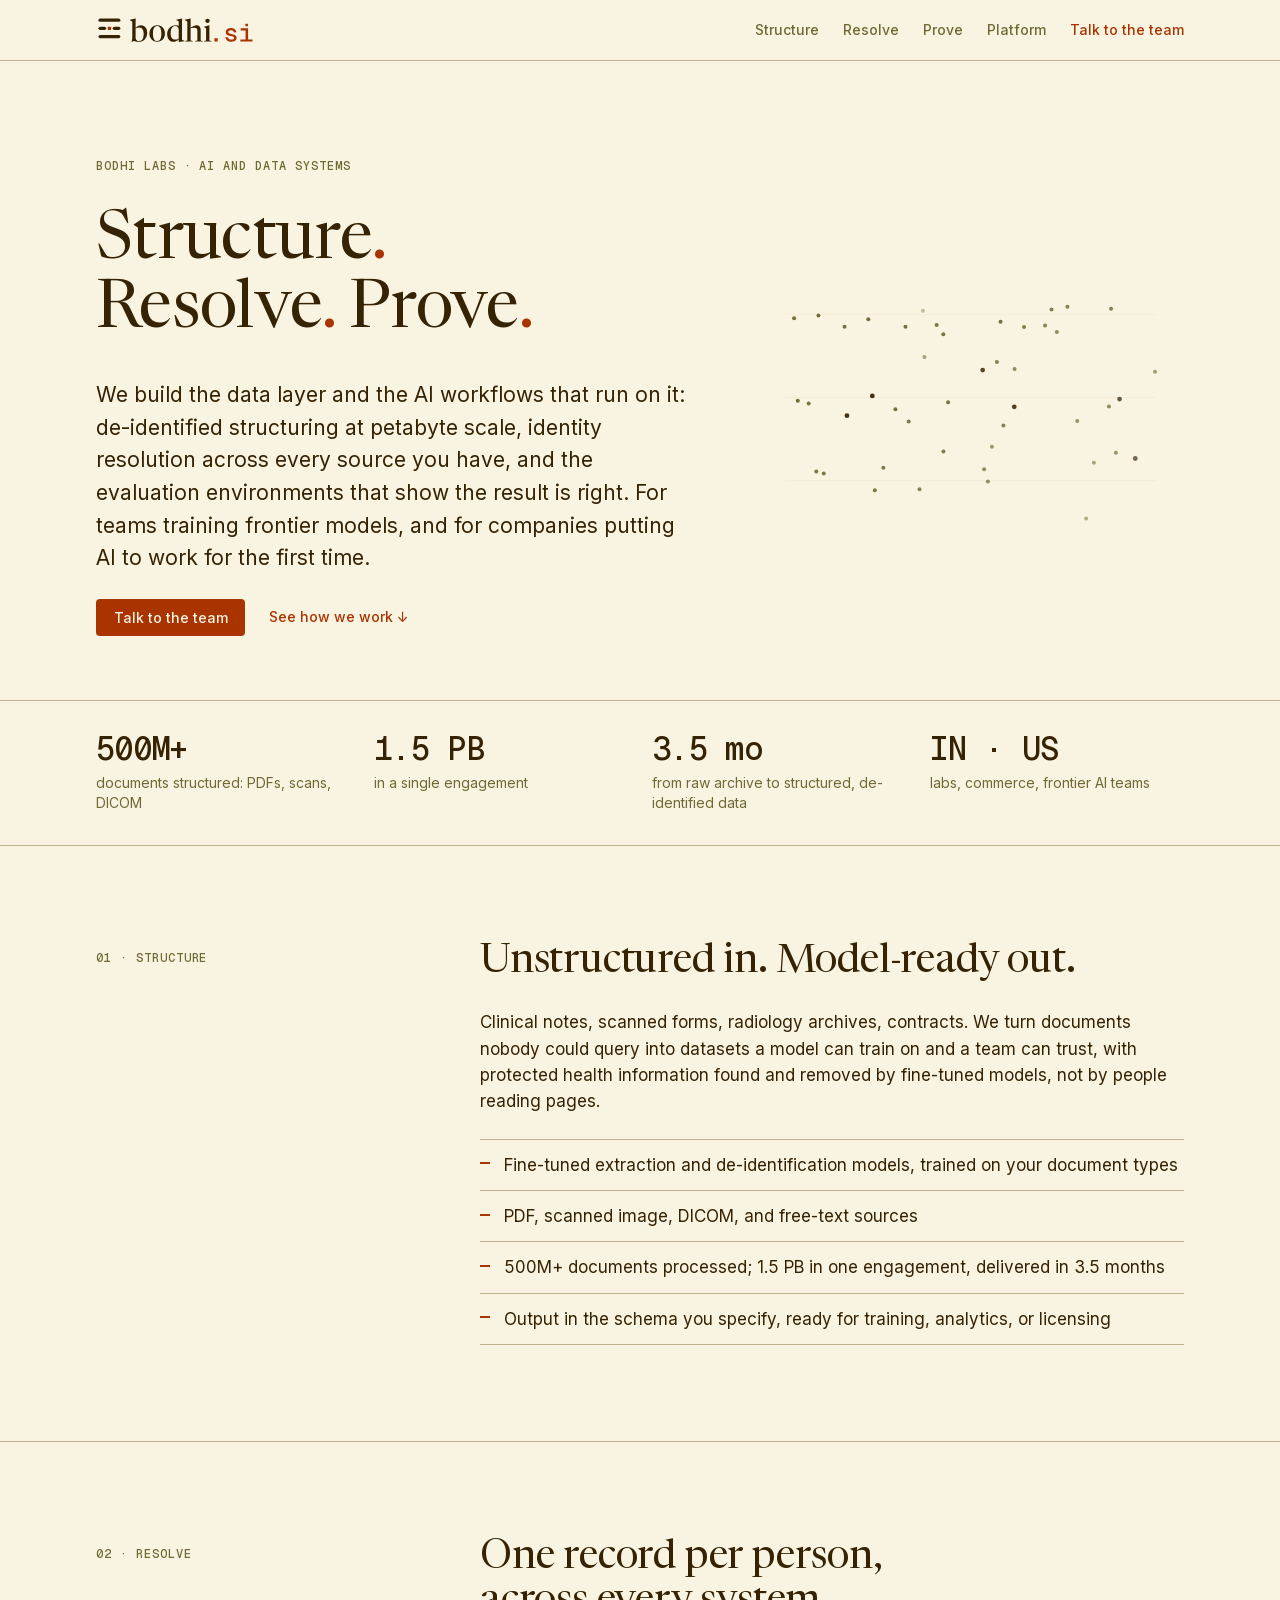
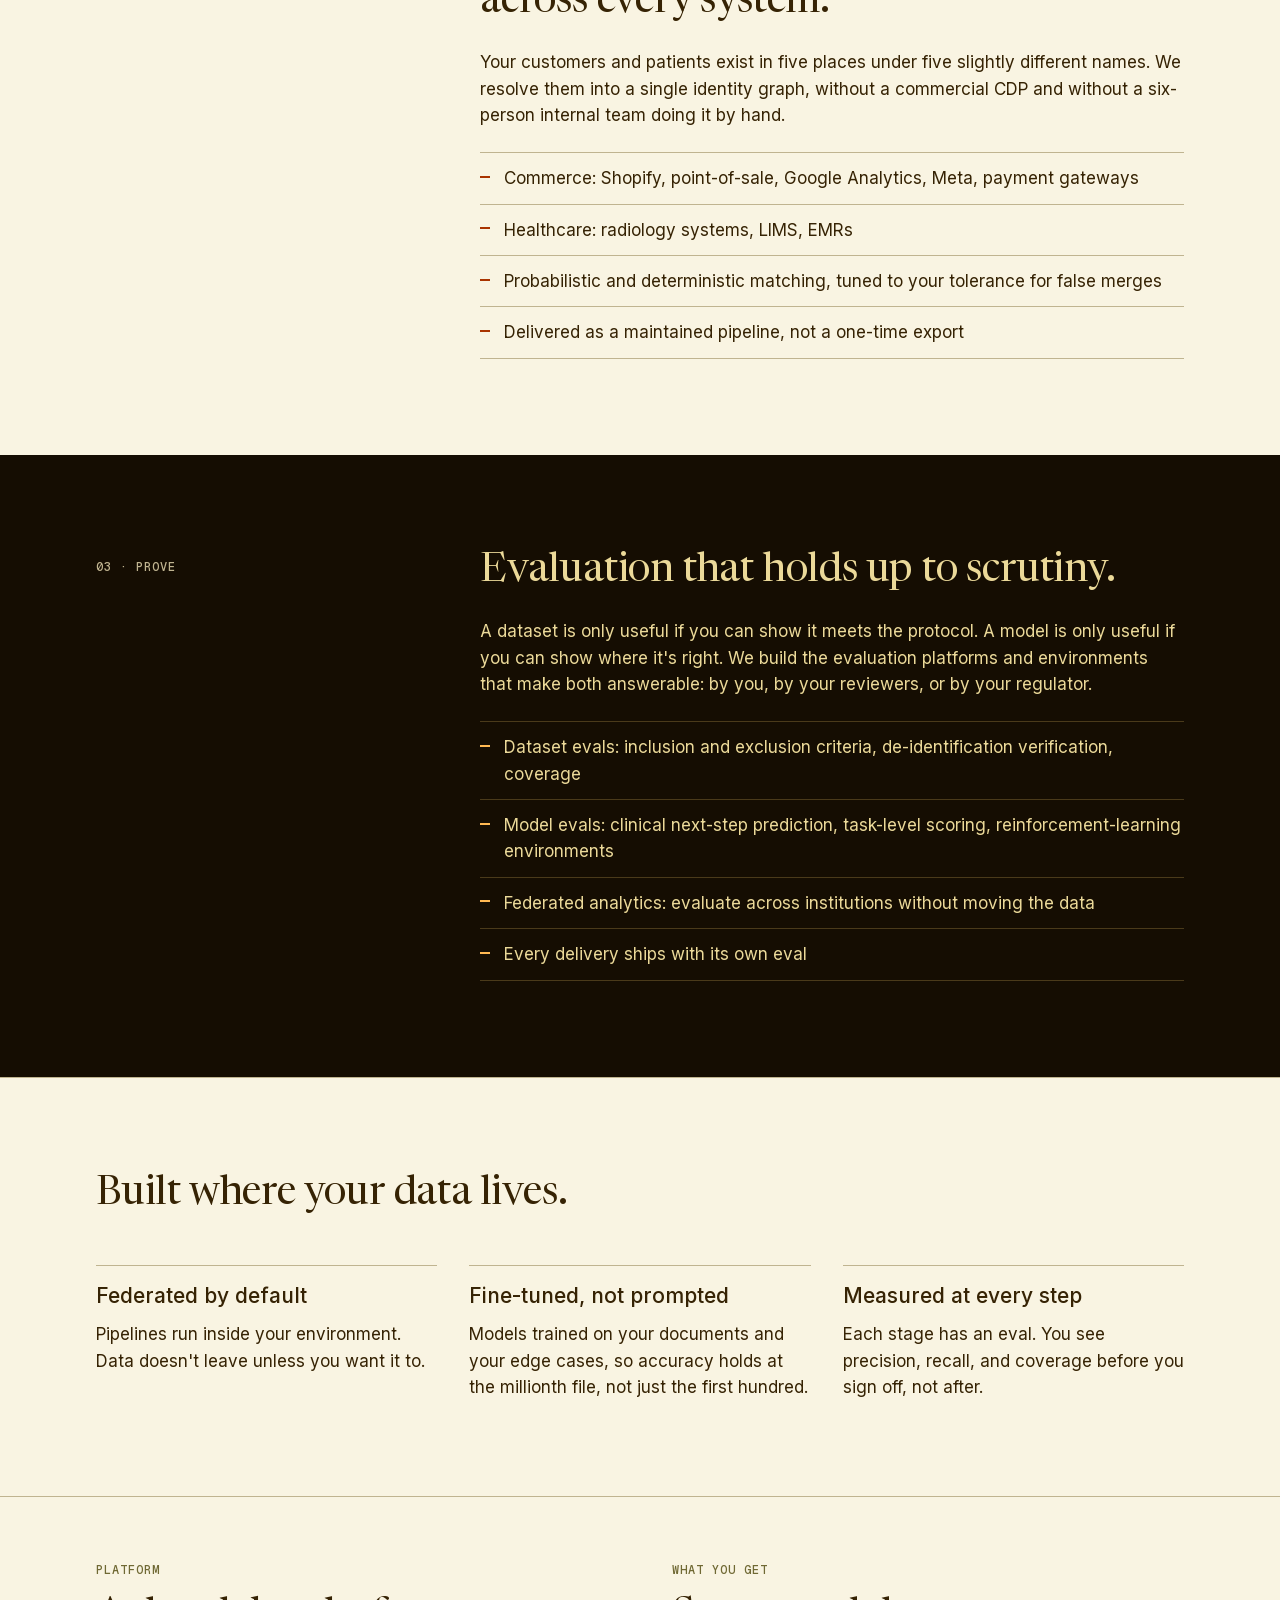
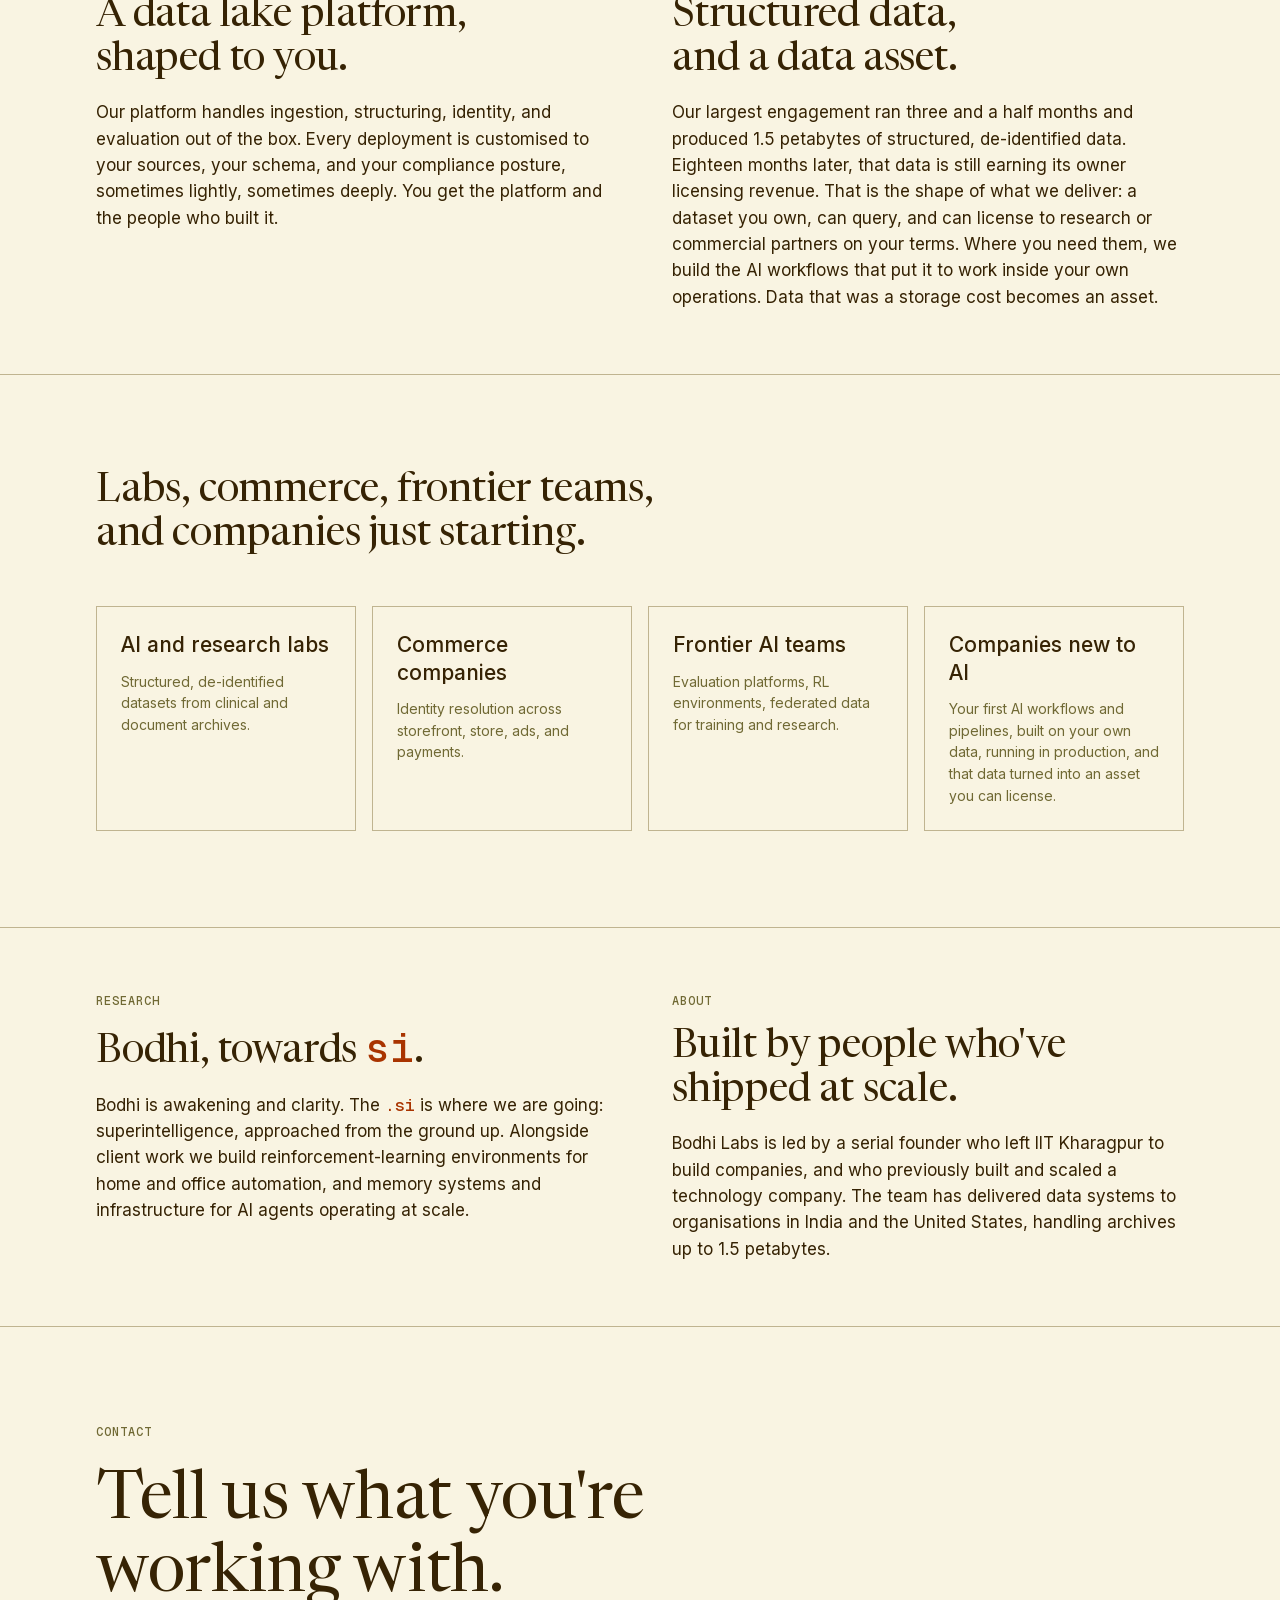
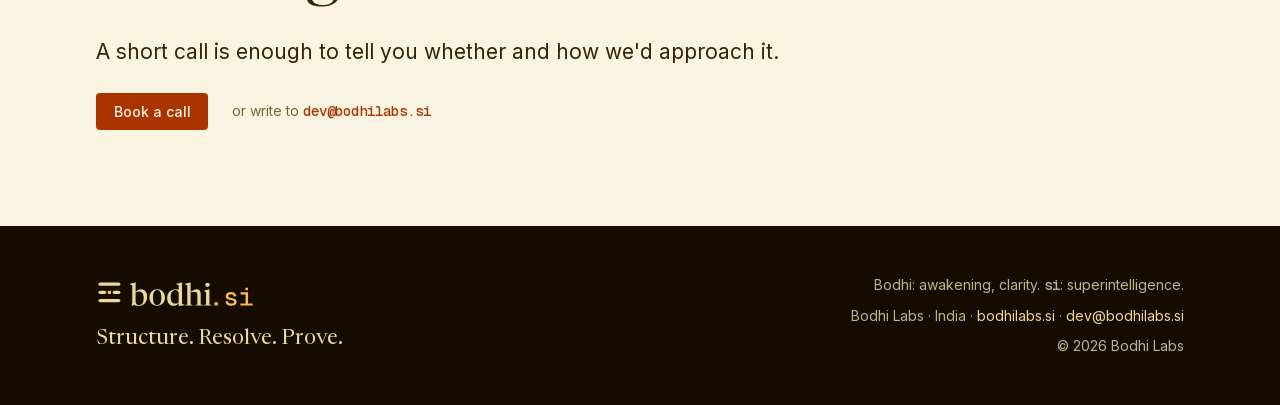
==== index.html @ f7c9b6a3 "Phase 3: static site build index.html against the Dawn tokens; CSS inlined by tools/build.py. Hero: " ====
<!doctype html>
<html lang="en">
<head>
<meta charset="utf-8">
<meta name="viewport" content="width=device-width, initial-scale=1, viewport-fit=cover">
<title>Bodhi Labs · Structure. Resolve. Prove.</title>
<meta name="description" content="Bodhi Labs builds the data layer that AI depends on: de-identified structuring at petabyte scale, identity resolution across every source, and the evaluation environments that prove the result. India and the US.">
<link rel="canonical" href="https://bodhilabs.si/">
<meta name="theme-color" content="#f9f4e2">
<meta name="color-scheme" content="light">

<meta property="og:type" content="website">
<meta property="og:site_name" content="Bodhi Labs">
<meta property="og:title" content="Bodhi Labs · Structure. Resolve. Prove.">
<meta property="og:description" content="The data layer AI depends on, and the AI workflows that run on it. 500M+ documents structured, 1.5 PB in a single engagement.">
<meta property="og:url" content="https://bodhilabs.si/">
<meta property="og:image" content="https://bodhilabs.si/og/og.png">
<meta property="og:image:width" content="1200">
<meta property="og:image:height" content="630">
<meta property="og:image:alt" content="Bodhi Labs. Structure. Resolve. Prove.">
<meta name="twitter:card" content="summary_large_image">
<meta name="twitter:title" content="Bodhi Labs · Structure. Resolve. Prove.">
<meta name="twitter:description" content="The data layer AI depends on, and the AI workflows that run on it.">
<meta name="twitter:image" content="https://bodhilabs.si/og/og.png">

<link rel="icon" href="brand/logo/favicon.svg" type="image/svg+xml">
<link rel="apple-touch-icon" href="og/apple-touch-icon.png">

<link rel="preload" href="fonts/newsreader-display.woff2" as="font" type="font/woff2" crossorigin>
<link rel="preload" href="fonts/inter-400.woff2" as="font" type="font/woff2" crossorigin>
<!-- css:inline -->
<style>:root{--bg:#f9f4e2;--bg-2:#f4eac7;--deep:#150d02;--ink:#362304;--ink-2:#706934;--line:#c0b490;--accent:#a93400;--accent-2:#b85e00;--deep-text:#ebd999;--deep-ink-2:#c0b490;--deep-accent:#ffb852;--deep-line:#4a3a1a;--font-display:"Newsreader",Georgia,"Times New Roman",serif;--font-body:"Inter",system-ui,-apple-system,sans-serif;--font-mono:"Geist Mono","JetBrains Mono",ui-monospace,Menlo,monospace;--text-xs:0.75rem;--text-sm:0.875rem;--text-base:1.0625rem;--text-lg:1.3125rem;--text-xl:clamp(1.75rem,1.2rem + 1.6vw,2.5rem);--text-2xl:clamp(2.5rem,1.6rem + 3.2vw,4.25rem);--leading-tight:1.05;--leading-body:1.55;--tracking-label:0.08em;--tracking-display:-0.01em;--s-1:0.25rem;--s-2:0.5rem;--s-3:0.75rem;--s-4:1rem;--s-6:1.5rem;--s-8:2rem;--s-12:3rem;--s-16:4rem;--s-24:6rem;--s-32:8rem;--measure:65ch;--container:72rem;--radius:4px;--dur-micro:180ms;--dur-reveal:700ms;--ease-out:cubic-bezier(0.22,1,0.36,1);color-scheme:light}.band-deep{--bg:var(--deep);--bg-2:#1f1402;--ink:var(--deep-text);--ink-2:var(--deep-ink-2);--accent:var(--deep-accent);--accent-2:var(--deep-accent);--line:var(--deep-line);color-scheme:dark;background:var(--bg);color:var(--ink)}@media (prefers-reduced-motion:reduce){:root{--dur-micro:0ms;--dur-reveal:0ms}}@font-face{font-family:"Newsreader";font-weight:400;font-style:normal;font-display:swap;src:url("fonts/newsreader-display.woff2") format("woff2")}@font-face{font-family:"Inter";font-weight:400;font-style:normal;font-display:swap;src:url("fonts/inter-400.woff2") format("woff2")}@font-face{font-family:"Inter";font-weight:500;font-style:normal;font-display:swap;src:url("fonts/inter-500.woff2") format("woff2")}@font-face{font-family:"Geist Mono";font-weight:500;font-style:normal;font-display:swap;src:url("fonts/geistmono-500.woff2") format("woff2")}*,*::before,*::after{box-sizing:border-box}html{-webkit-text-size-adjust:100%;scroll-behavior:smooth}body{margin:0;background:var(--bg);color:var(--ink);font-family:var(--font-body);font-size:var(--text-base);line-height:var(--leading-body)}img,svg,canvas{display:block;max-width:100%}h1,h2,h3,p,ul{margin:0}ul{padding:0;list-style:none}a{color:inherit;text-decoration:none}:focus-visible{outline:2px solid var(--accent);outline-offset:3px}@media (prefers-reduced-motion:reduce){html{scroll-behavior:auto}}.wrap{max-width:var(--container);margin-inline:auto;padding-left:max(16px,env(safe-area-inset-left,0px));padding-right:max(16px,env(safe-area-inset-right,0px))}@media (min-width:768px){.wrap{padding-left:max(32px,env(safe-area-inset-left,0px));padding-right:max(32px,env(safe-area-inset-right,0px))}}.skip{position:absolute;left:16px;top:-100px;padding:var(--s-2) var(--s-3);background:var(--ink);color:var(--bg);font-size:var(--text-sm);z-index:100}.skip:focus{top:16px}h1{font-family:var(--font-display);font-weight:400;font-size:var(--text-2xl);line-height:var(--leading-tight);letter-spacing:var(--tracking-display);text-wrap:balance}h2{font-family:var(--font-display);font-weight:400;font-size:var(--text-xl);line-height:1.1;letter-spacing:-0.005em;text-wrap:balance}h3{font-family:var(--font-body);font-weight:500;font-size:var(--text-lg);line-height:1.3}.dot{color:var(--accent)}.label{font-family:var(--font-mono);font-weight:500;font-size:var(--text-xs);letter-spacing:var(--tracking-label);text-transform:uppercase;color:var(--ink-2)}.eyebrow{font-family:var(--font-mono);font-weight:500;font-size:var(--text-xs);letter-spacing:var(--tracking-label);text-transform:uppercase;color:var(--ink-2)}.lead{font-size:var(--text-lg);max-width:36em}.mono,.mono-accent{font-family:var(--font-mono);font-weight:500}.mono-accent{color:var(--accent)}p{max-width:var(--measure)}.btn{display:inline-block;padding:0.85em 1.25em;background:var(--accent);color:var(--bg);font-weight:500;font-size:var(--text-sm);line-height:1;border-radius:var(--radius);transition:background var(--dur-micro) var(--ease-out),transform var(--dur-micro) var(--ease-out)}.btn:hover{background:var(--ink)}.btn:active{transform:translateY(1px)}.band-deep .btn{background:var(--accent);color:var(--deep)}.band-deep .btn:hover{background:var(--deep-text)}.link-arrow{font-weight:500;font-size:var(--text-sm);color:var(--accent);border-bottom:1px solid transparent;transition:border-color var(--dur-micro) var(--ease-out)}.link-arrow:hover{border-bottom-color:currentColor}.ctas{display:flex;flex-wrap:wrap;align-items:center;gap:var(--s-4) var(--s-6)}.site-head{padding-block:var(--s-4);border-bottom:1px solid var(--line)}.site-head .row{display:flex;align-items:center;justify-content:space-between;gap:var(--s-4);flex-wrap:wrap}.brand img{height:28px;width:auto}.nav{display:flex;align-items:center;gap:var(--s-4) var(--s-6);flex-wrap:wrap;font-size:var(--text-sm);font-weight:500}.nav a{color:var(--ink-2);transition:color var(--dur-micro) var(--ease-out)}.nav a:hover{color:var(--ink)}.nav .nav-cta{color:var(--accent)}@media (max-width:560px){.nav a:not(.nav-cta){display:none}}.hero{padding-block:var(--s-16) var(--s-12)}.hero-grid{display:grid;gap:var(--s-12);align-items:center}.hero-copy{display:grid;gap:var(--s-6)}.hero-copy h1{margin-block:var(--s-2) var(--s-2)}.hero-art{position:relative;aspect-ratio:4 / 3;min-width:0}.hero-art canvas,.hero-art .hero-static{position:absolute;inset:0;width:100%;height:100%}.js .hero-art .hero-static{display:none}@media (max-width:767px){.hero-art{aspect-ratio:16 / 9}}@media (min-width:900px){.hero{padding-block:var(--s-24) var(--s-16)}.hero-grid{grid-template-columns:minmax(0,7fr) minmax(0,5fr);gap:var(--s-16)}}.proof{border-top:1px solid var(--line);border-bottom:1px solid var(--line);padding-block:var(--s-8)}.proof-grid{display:grid;grid-template-columns:repeat(2,minmax(0,1fr));gap:var(--s-8) var(--s-6)}@media (min-width:768px){.proof-grid{grid-template-columns:repeat(4,minmax(0,1fr))}}.proof b{display:block;font-family:var(--font-mono);font-weight:500;font-size:clamp(1.5rem,1.2rem + 1vw,2rem);line-height:1;letter-spacing:-0.02em;font-variant-numeric:tabular-nums}.proof span{display:block;margin-top:var(--s-2);font-size:var(--text-sm);color:var(--ink-2);line-height:1.4}.sec{padding-block:var(--s-24)}.sec-tight{padding-block:var(--s-16)}.sec + .sec:not(.band-deep){border-top:1px solid var(--line)}.sec-grid{display:grid;gap:var(--s-6)}.sec-body{display:grid;gap:var(--s-6)}@media (min-width:768px){.sec-grid{grid-template-columns:minmax(0,3fr) minmax(0,9fr);gap:var(--s-8)}.sec-grid .label{padding-top:0.6em}}@media (min-width:900px){.sec-grid{grid-template-columns:minmax(0,1fr) minmax(0,2fr)}}.facts{display:grid}.facts li{padding-block:var(--s-3);border-top:1px solid var(--line);font-size:var(--text-base);max-width:var(--measure);padding-left:var(--s-6);position:relative}.facts li::before{content:"";position:absolute;left:0;top:calc(var(--s-3) + 0.62em);width:10px;height:2px;background:var(--accent)}.facts li:last-child{border-bottom:1px solid var(--line)}.band-deep{background:var(--bg);color:var(--ink)}.band-deep .label{color:var(--ink-2)}.h-wide{max-width:22em;margin-bottom:var(--s-12)}.cols-3{display:grid;gap:var(--s-8)}.cols-3>div{display:grid;gap:var(--s-3);align-content:start;padding-top:var(--s-4);border-top:1px solid var(--line)}@media (min-width:768px){.cols-3{grid-template-columns:repeat(3,minmax(0,1fr));gap:var(--s-8)}}.cols-2{display:grid;gap:var(--s-12)}.cols-2>div{display:grid;gap:var(--s-4);align-content:start}@media (min-width:900px){.cols-2{grid-template-columns:repeat(2,minmax(0,1fr));gap:var(--s-16)}}.cards{display:grid;gap:var(--s-4)}.card{display:grid;gap:var(--s-3);align-content:start;padding:var(--s-6);border:1px solid var(--line);min-width:0;transition:border-color var(--dur-micro) var(--ease-out)}.card:hover{border-color:var(--ink-2)}.card p{font-size:var(--text-sm);color:var(--ink-2)}@media (min-width:640px){.cards{grid-template-columns:repeat(2,minmax(0,1fr))}}@media (min-width:1024px){.cards{grid-template-columns:repeat(4,minmax(0,1fr))}}.contact .wrap{display:grid;gap:var(--s-6)}.h-contact{font-size:var(--text-2xl);max-width:14em}.or{font-size:var(--text-sm);color:var(--ink-2)}.email{font-family:var(--font-mono);font-weight:500;color:var(--accent);border-bottom:1px solid transparent;transition:border-color var(--dur-micro) var(--ease-out)}.email:hover{border-bottom-color:currentColor}.site-foot{padding-block:var(--s-12)}.foot-grid{display:grid;gap:var(--s-8)}.foot-grid img{height:28px;width:auto}.foot-triad{margin-top:var(--s-4);font-family:var(--font-display);font-size:var(--text-lg)}.foot-meta{display:grid;gap:var(--s-2);font-size:var(--text-sm);color:var(--ink-2)}.foot-meta a{color:var(--ink);border-bottom:1px solid transparent}.foot-meta a:hover{border-bottom-color:currentColor}@media (min-width:768px){.foot-grid{grid-template-columns:1fr 1fr;align-items:end}.foot-meta{text-align:right}.foot-meta p{max-width:none;justify-self:end}}.js .reveal{opacity:0;transform:translateY(12px);transition:opacity var(--dur-reveal) var(--ease-out),transform var(--dur-reveal) var(--ease-out)}.js .reveal.in{opacity:1;transform:none}@media (prefers-reduced-motion:reduce){.js .reveal{opacity:1;transform:none;transition:none}}</style>
<!-- /css:inline -->
<script>document.documentElement.classList.add('js')</script>

<script type="application/ld+json">
{
  "@context": "https://schema.org",
  "@type": "Organization",
  "name": "Bodhi Labs",
  "url": "https://bodhilabs.si/",
  "logo": "https://bodhilabs.si/og/apple-touch-icon.png",
  "email": "dev@bodhilabs.si",
  "description": "AI and data systems: de-identified structuring at petabyte scale, identity resolution, evaluation platforms, and AI workflows for labs, commerce companies, frontier AI teams, and companies new to AI.",
  "areaServed": ["IN", "US"],
  "slogan": "Structure. Resolve. Prove.",
  "knowsAbout": ["Data de-identification", "Identity resolution", "AI evaluation", "Federated analytics", "Fine-tuning", "Data lake platforms"]
}
</script>

<!-- Plausible: no cookies, no banner. Needs the bodhilabs.si site added at plausible.io. -->
<script defer data-domain="bodhilabs.si" src="https://plausible.io/js/script.outbound-links.js"></script>
</head>
<body>
<a class="skip" href="#main">Skip to content</a>

<header class="site-head">
  <div class="wrap row">
    <a class="brand" href="#top" aria-label="Bodhi Labs, home">
      <img src="brand/logo/bodhi-lockup-color.svg" alt="Bodhi Labs" width="163" height="28" decoding="async">
    </a>
    <nav class="nav" aria-label="Sections">
      <a href="#structure">Structure</a>
      <a href="#resolve">Resolve</a>
      <a href="#prove">Prove</a>
      <a href="#platform">Platform</a>
      <a class="nav-cta" href="#contact">Talk to the team</a>
    </nav>
  </div>
</header>

<main id="main">

<section class="hero" id="top">
  <div class="wrap hero-grid">
    <div class="hero-copy">
      <p class="eyebrow">Bodhi Labs · AI and data systems</p>
      <h1>Structure<span class="dot">.</span> Resolve<span class="dot">.</span> Prove<span class="dot">.</span></h1>
      <p class="lead">We build the data layer and the AI workflows that run on it: de-identified structuring at petabyte scale, identity resolution across every source you have, and the evaluation environments that show the result is right. For teams training frontier models, and for companies putting AI to work for the first time.</p>
      <div class="ctas">
        <a class="btn" href="#contact" data-event="CTA" data-where="hero">Talk to the team</a>
        <a class="link-arrow" href="#how">See how we work <span aria-hidden="true">↓</span></a>
      </div>
    </div>
    <div class="hero-art" aria-hidden="true">
      <canvas id="hero-canvas"></canvas>
      <svg class="hero-static" viewBox="0 0 400 300" preserveAspectRatio="xMidYMid meet" focusable="false">
        <!-- settled state, for no-JS and first paint -->
          <line x1="28.6" y1="72.0" x2="371.4" y2="72.0" stroke="var(--line)" stroke-width="1" opacity="0.6"/>
          <circle cx="28.6" cy="72.0" r="2" fill="var(--ink)"/>
          <circle cx="57.1" cy="72.0" r="2" fill="var(--ink)"/>
          <circle cx="85.7" cy="72.0" r="2" fill="var(--ink)"/>
          <circle cx="114.3" cy="72.0" r="2" fill="var(--ink)"/>
          <circle cx="142.9" cy="72.0" r="2" fill="var(--ink)"/>
          <circle cx="171.4" cy="72.0" r="2" fill="var(--ink)"/>
          <circle cx="200.0" cy="72.0" r="2" fill="var(--ink)"/>
          <circle cx="228.6" cy="72.0" r="2" fill="var(--ink)"/>
          <circle cx="257.1" cy="72.0" r="2" fill="var(--ink)"/>
          <circle cx="285.7" cy="72.0" r="2" fill="var(--ink)"/>
          <circle cx="314.3" cy="72.0" r="2" fill="var(--ink)"/>
          <circle cx="342.9" cy="72.0" r="2" fill="var(--ink)"/>
          <circle cx="371.4" cy="72.0" r="2" fill="var(--ink)"/>
          <line x1="28.6" y1="150.0" x2="371.4" y2="150.0" stroke="var(--line)" stroke-width="1" opacity="0.6"/>
          <circle cx="28.6" cy="150.0" r="2" fill="var(--ink)"/>
          <circle cx="57.1" cy="150.0" r="2" fill="var(--ink)"/>
          <rect x="82.7" y="147.0" width="6" height="6" fill="var(--accent)"/>
          <circle cx="114.3" cy="150.0" r="2" fill="var(--ink)"/>
          <circle cx="142.9" cy="150.0" r="2" fill="var(--ink)"/>
          <circle cx="171.4" cy="150.0" r="2" fill="var(--ink)"/>
          <circle cx="200.0" cy="150.0" r="2" fill="var(--ink)"/>
          <rect x="225.6" y="147.0" width="6" height="6" fill="var(--accent)"/>
          <circle cx="257.1" cy="150.0" r="2" fill="var(--ink)"/>
          <circle cx="285.7" cy="150.0" r="2" fill="var(--ink)"/>
          <circle cx="314.3" cy="150.0" r="2" fill="var(--ink)"/>
          <circle cx="342.9" cy="150.0" r="2" fill="var(--ink)"/>
          <rect x="368.4" y="147.0" width="6" height="6" fill="var(--accent)"/>
          <line x1="28.6" y1="228.0" x2="371.4" y2="228.0" stroke="var(--line)" stroke-width="1" opacity="0.6"/>
          <circle cx="28.6" cy="228.0" r="2" fill="var(--ink)"/>
          <circle cx="57.1" cy="228.0" r="2" fill="var(--ink)"/>
          <circle cx="85.7" cy="228.0" r="2" fill="var(--ink)"/>
          <circle cx="114.3" cy="228.0" r="2" fill="var(--ink)"/>
          <circle cx="142.9" cy="228.0" r="2" fill="var(--ink)"/>
          <circle cx="171.4" cy="228.0" r="2" fill="var(--ink)"/>
          <circle cx="200.0" cy="228.0" r="2" fill="var(--ink)"/>
          <circle cx="228.6" cy="228.0" r="2" fill="var(--ink)"/>
          <circle cx="257.1" cy="228.0" r="2" fill="var(--ink)"/>
          <circle cx="285.7" cy="228.0" r="2" fill="var(--ink)"/>
          <circle cx="314.3" cy="228.0" r="2" fill="var(--ink)"/>
          <circle cx="342.9" cy="228.0" r="2" fill="var(--ink)"/>
          <circle cx="371.4" cy="228.0" r="2" fill="var(--ink)"/>
      </svg>
    </div>
  </div>
</section>

<section class="proof" aria-label="Scale">
  <div class="wrap proof-grid">
    <div><b>500M+</b><span>documents structured: PDFs, scans, DICOM</span></div>
    <div><b>1.5 PB</b><span>in a single engagement</span></div>
    <div><b>3.5 mo</b><span>from raw archive to structured, de-identified data</span></div>
    <div><b>IN · US</b><span>labs, commerce, frontier AI teams</span></div>
  </div>
</section>

<section class="sec" id="structure">
  <div class="wrap sec-grid reveal">
    <p class="label">01 · Structure</p>
    <div class="sec-body">
      <h2>Unstructured in. Model-ready out.</h2>
      <p>Clinical notes, scanned forms, radiology archives, contracts. We turn documents nobody could query into datasets a model can train on and a team can trust, with protected health information found and removed by fine-tuned models, not by people reading pages.</p>
      <ul class="facts">
        <li>Fine-tuned extraction and de-identification models, trained on your document types</li>
        <li>PDF, scanned image, DICOM, and free-text sources</li>
        <li>500M+ documents processed; 1.5 PB in one engagement, delivered in 3.5 months</li>
        <li>Output in the schema you specify, ready for training, analytics, or licensing</li>
      </ul>
    </div>
  </div>
</section>

<section class="sec" id="resolve">
  <div class="wrap sec-grid reveal">
    <p class="label">02 · Resolve</p>
    <div class="sec-body">
      <h2>One record per person, across every system.</h2>
      <p>Your customers and patients exist in five places under five slightly different names. We resolve them into a single identity graph, without a commercial CDP and without a six-person internal team doing it by hand.</p>
      <ul class="facts">
        <li>Commerce: Shopify, point-of-sale, Google Analytics, Meta, payment gateways</li>
        <li>Healthcare: radiology systems, LIMS, EMRs</li>
        <li>Probabilistic and deterministic matching, tuned to your tolerance for false merges</li>
        <li>Delivered as a maintained pipeline, not a one-time export</li>
      </ul>
    </div>
  </div>
</section>

<section class="sec band-deep" id="prove">
  <div class="wrap sec-grid reveal">
    <p class="label">03 · Prove</p>
    <div class="sec-body">
      <h2>Evaluation that holds up to scrutiny.</h2>
      <p>A dataset is only useful if you can show it meets the protocol. A model is only useful if you can show where it's right. We build the evaluation platforms and environments that make both answerable: by you, by your reviewers, or by your regulator.</p>
      <ul class="facts">
        <li>Dataset evals: inclusion and exclusion criteria, de-identification verification, coverage</li>
        <li>Model evals: clinical next-step prediction, task-level scoring, reinforcement-learning environments</li>
        <li>Federated analytics: evaluate across institutions without moving the data</li>
        <li>Every delivery ships with its own eval</li>
      </ul>
    </div>
  </div>
</section>

<section class="sec" id="how">
  <div class="wrap reveal">
    <h2 class="h-wide">Built where your data lives.</h2>
    <div class="cols-3">
      <div>
        <h3>Federated by default</h3>
        <p>Pipelines run inside your environment. Data doesn't leave unless you want it to.</p>
      </div>
      <div>
        <h3>Fine-tuned, not prompted</h3>
        <p>Models trained on your documents and your edge cases, so accuracy holds at the millionth file, not just the first hundred.</p>
      </div>
      <div>
        <h3>Measured at every step</h3>
        <p>Each stage has an eval. You see precision, recall, and coverage before you sign off, not after.</p>
      </div>
    </div>
  </div>
</section>

<section class="sec sec-tight" id="platform">
  <div class="wrap cols-2 reveal">
    <div>
      <p class="label">Platform</p>
      <h2>A data lake platform, shaped to you.</h2>
      <p>Our platform handles ingestion, structuring, identity, and evaluation out of the box. Every deployment is customised to your sources, your schema, and your compliance posture, sometimes lightly, sometimes deeply. You get the platform and the people who built it.</p>
    </div>
    <div>
      <p class="label">What you get</p>
      <h2>Structured data, and a data asset.</h2>
      <p>Our largest engagement ran three and a half months and produced 1.5 petabytes of structured, de-identified data. Eighteen months later, that data is still earning its owner licensing revenue. That is the shape of what we deliver: a dataset you own, can query, and can license to research or commercial partners on your terms. Where you need them, we build the AI workflows that put it to work inside your own operations. Data that was a storage cost becomes an asset.</p>
    </div>
  </div>
</section>

<section class="sec" id="who">
  <div class="wrap reveal">
    <h2 class="h-wide">Labs, commerce, frontier teams, and companies just starting.</h2>
    <div class="cards">
      <div class="card">
        <h3>AI and research labs</h3>
        <p>Structured, de-identified datasets from clinical and document archives.</p>
      </div>
      <div class="card">
        <h3>Commerce companies</h3>
        <p>Identity resolution across storefront, store, ads, and payments.</p>
      </div>
      <div class="card">
        <h3>Frontier AI teams</h3>
        <p>Evaluation platforms, RL environments, federated data for training and research.</p>
      </div>
      <div class="card">
        <h3>Companies new to AI</h3>
        <p>Your first AI workflows and pipelines, built on your own data, running in production, and that data turned into an asset you can license.</p>
      </div>
    </div>
  </div>
</section>

<section class="sec sec-tight" id="research">
  <div class="wrap cols-2 reveal">
    <div>
      <p class="label">Research</p>
      <h2>Bodhi, towards <span class="mono-accent">si</span>.</h2>
      <p>Bodhi is awakening and clarity. The <span class="mono-accent">.si</span> is where we are going: superintelligence, approached from the ground up. Alongside client work we build reinforcement-learning environments for home and office automation, and memory systems and infrastructure for AI agents operating at scale.</p>
    </div>
    <div>
      <p class="label">About</p>
      <h2>Built by people who've shipped at scale.</h2>
      <p>Bodhi Labs is led by a serial founder who left IIT Kharagpur to build companies, and who previously built and scaled a technology company. The team has delivered data systems to organisations in India and the United States, handling archives up to 1.5 petabytes.</p>
    </div>
  </div>
</section>

<section class="sec contact" id="contact">
  <div class="wrap reveal">
    <p class="label">Contact</p>
    <h2 class="h-contact">Tell us what you're working with.</h2>
    <p class="lead">A short call is enough to tell you whether and how we'd approach it.</p>
    <div class="ctas">
      <a class="btn" href="https://calendly.com/bodhilabs/intro" target="_blank" rel="noopener" data-event="Book a call" data-where="contact">Book a call</a>
      <span class="or">or write to <a class="email" href="mailto:dev@bodhilabs.si" data-event="Email" data-where="contact">dev@bodhilabs.si</a></span>
    </div>
  </div>
</section>

</main>

<footer class="site-foot band-deep">
  <div class="wrap foot-grid">
    <div>
      <img src="brand/logo/bodhi-lockup-reversed.svg" alt="Bodhi Labs" width="163" height="28" loading="lazy" decoding="async">
      <p class="foot-triad">Structure. Resolve. Prove.</p>
    </div>
    <div class="foot-meta">
      <p>Bodhi: awakening, clarity. <span class="mono">si</span>: superintelligence.</p>
      <p>Bodhi Labs · India · <a href="https://bodhilabs.si/">bodhilabs.si</a> · <a href="mailto:dev@bodhilabs.si">dev@bodhilabs.si</a></p>
      <p>© 2026 Bodhi Labs</p>
    </div>
  </div>
</footer>

<script src="js/hero.js" defer></script>
<script src="js/site.js" defer></script>
</body>
</html>
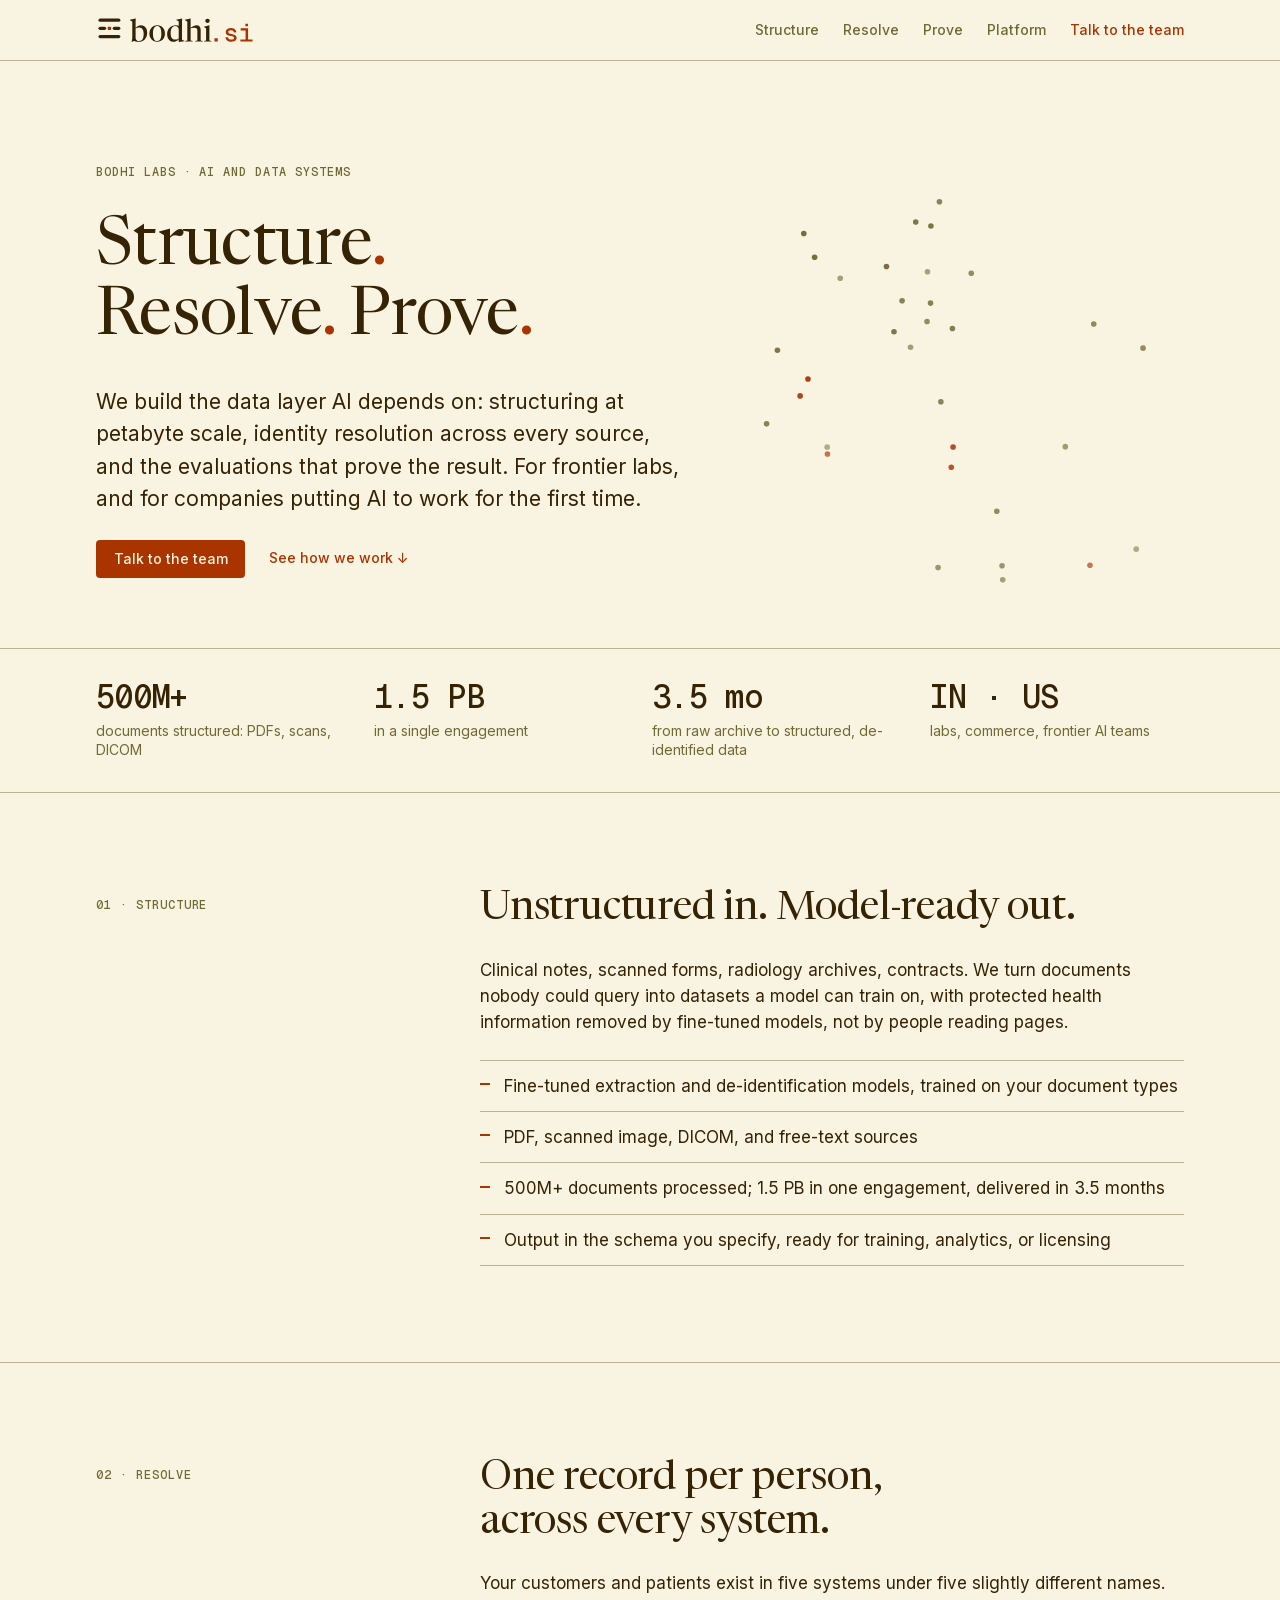
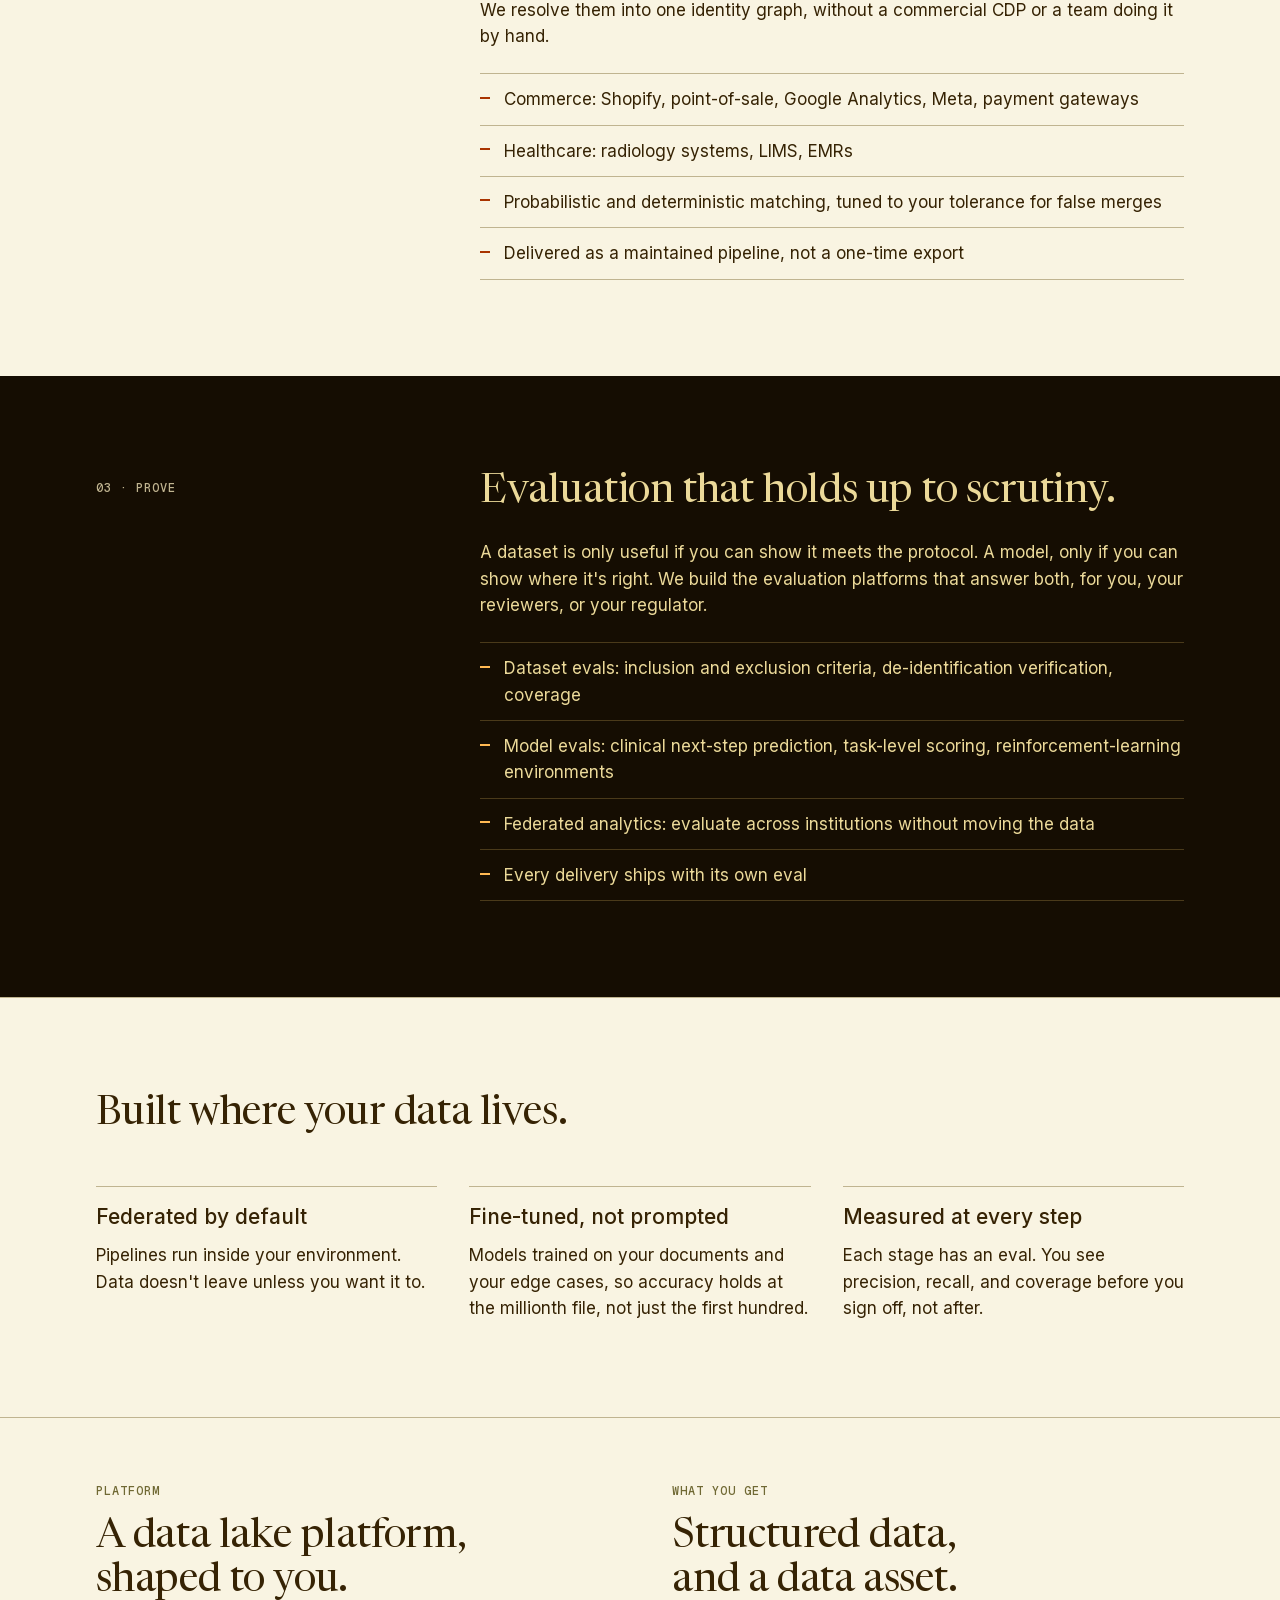
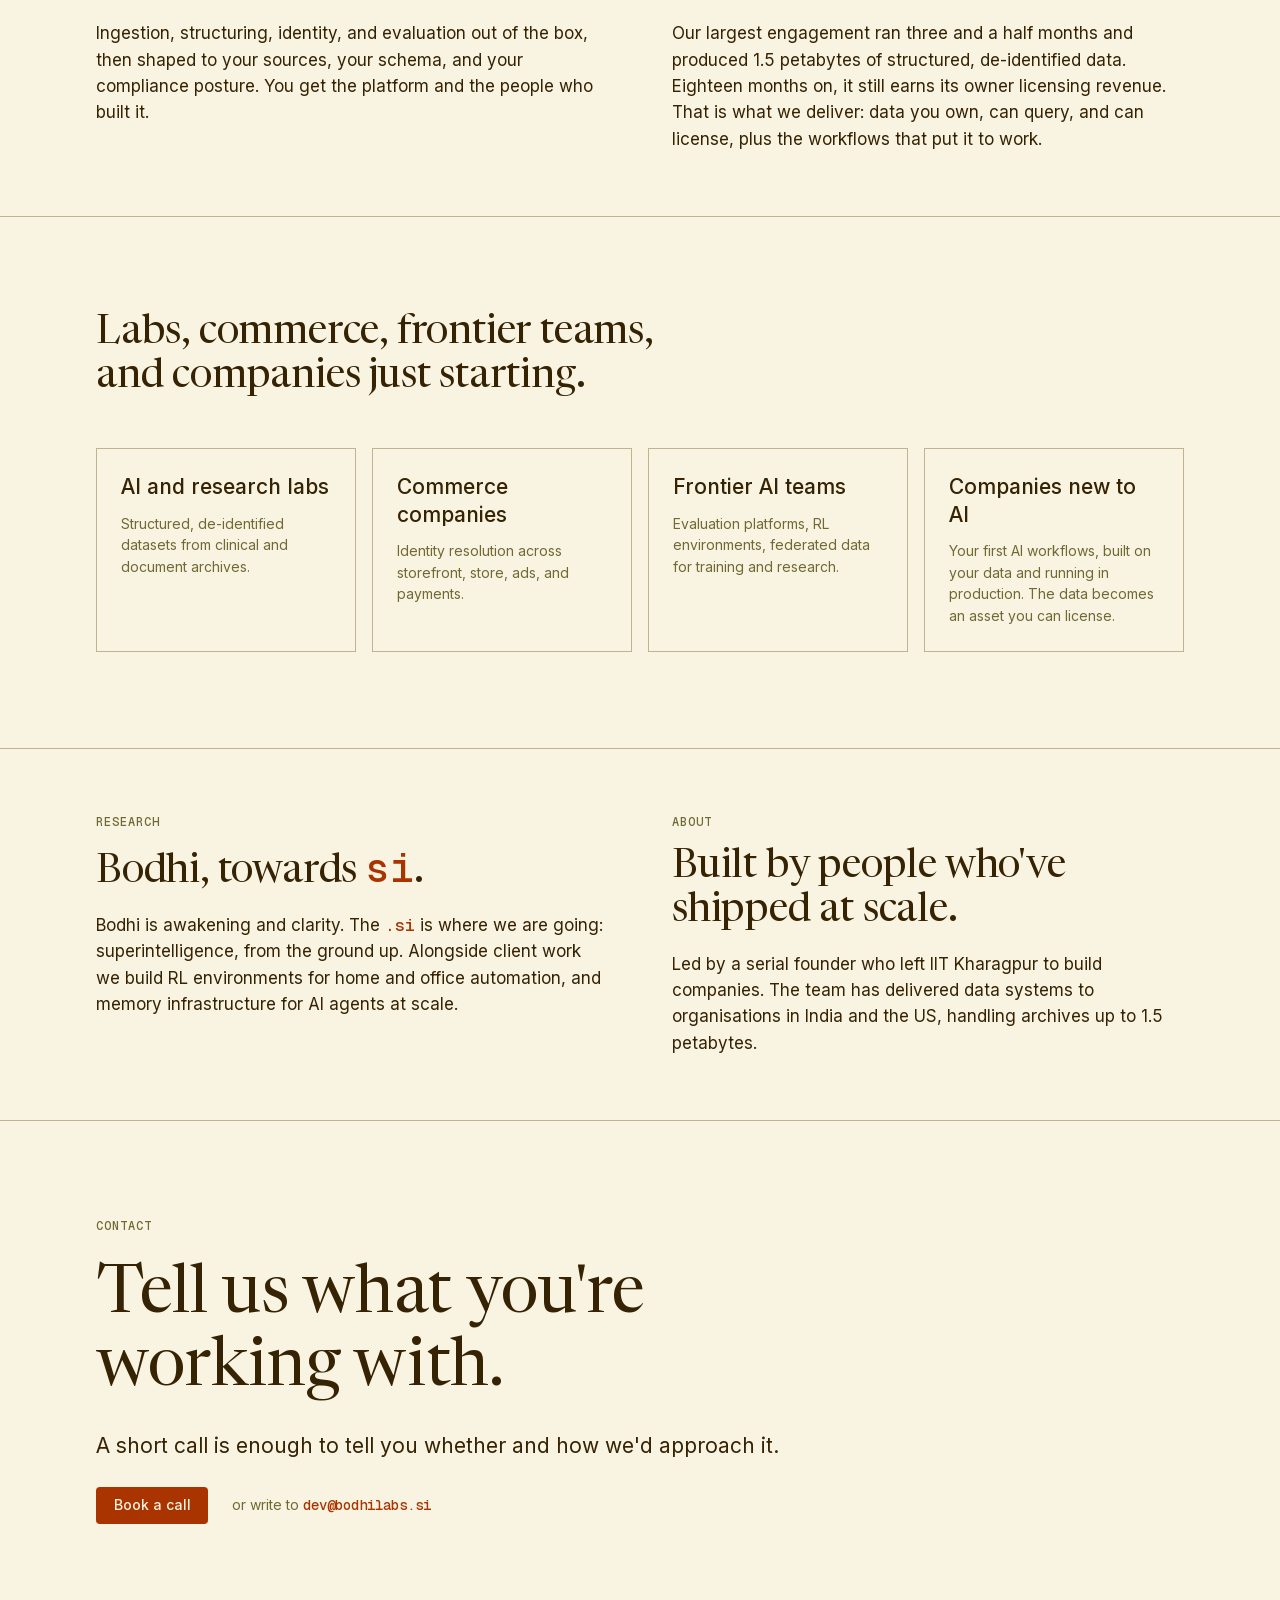
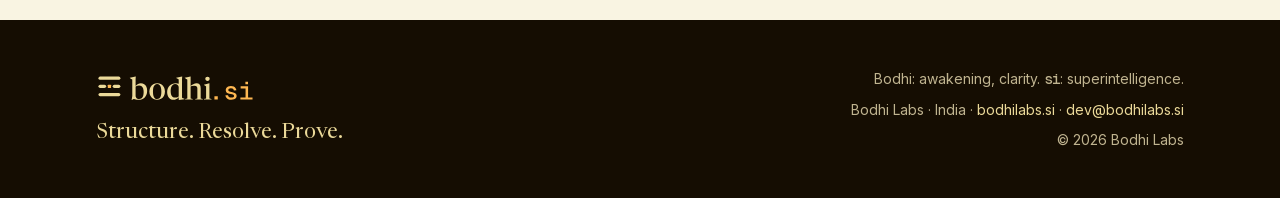
==== commit cc09083b: "Hero motion made visible; long paragraphs cut by about a third Hero: points arrive from outside the " ====
--- a/index.html
+++ b/index.html
@@ -29,7 +29,7 @@
 <link rel="preload" href="fonts/newsreader-display.woff2" as="font" type="font/woff2" crossorigin>
 <link rel="preload" href="fonts/inter-400.woff2" as="font" type="font/woff2" crossorigin>
 <!-- css:inline -->
-<style>:root{--bg:#f9f4e2;--bg-2:#f4eac7;--deep:#150d02;--ink:#362304;--ink-2:#706934;--line:#c0b490;--accent:#a93400;--accent-2:#b85e00;--deep-text:#ebd999;--deep-ink-2:#c0b490;--deep-accent:#ffb852;--deep-line:#4a3a1a;--font-display:"Newsreader",Georgia,"Times New Roman",serif;--font-body:"Inter",system-ui,-apple-system,sans-serif;--font-mono:"Geist Mono","JetBrains Mono",ui-monospace,Menlo,monospace;--text-xs:0.75rem;--text-sm:0.875rem;--text-base:1.0625rem;--text-lg:1.3125rem;--text-xl:clamp(1.75rem,1.2rem + 1.6vw,2.5rem);--text-2xl:clamp(2.5rem,1.6rem + 3.2vw,4.25rem);--leading-tight:1.05;--leading-body:1.55;--tracking-label:0.08em;--tracking-display:-0.01em;--s-1:0.25rem;--s-2:0.5rem;--s-3:0.75rem;--s-4:1rem;--s-6:1.5rem;--s-8:2rem;--s-12:3rem;--s-16:4rem;--s-24:6rem;--s-32:8rem;--measure:65ch;--container:72rem;--radius:4px;--dur-micro:180ms;--dur-reveal:700ms;--ease-out:cubic-bezier(0.22,1,0.36,1);color-scheme:light}.band-deep{--bg:var(--deep);--bg-2:#1f1402;--ink:var(--deep-text);--ink-2:var(--deep-ink-2);--accent:var(--deep-accent);--accent-2:var(--deep-accent);--line:var(--deep-line);color-scheme:dark;background:var(--bg);color:var(--ink)}@media (prefers-reduced-motion:reduce){:root{--dur-micro:0ms;--dur-reveal:0ms}}@font-face{font-family:"Newsreader";font-weight:400;font-style:normal;font-display:swap;src:url("fonts/newsreader-display.woff2") format("woff2")}@font-face{font-family:"Inter";font-weight:400;font-style:normal;font-display:swap;src:url("fonts/inter-400.woff2") format("woff2")}@font-face{font-family:"Inter";font-weight:500;font-style:normal;font-display:swap;src:url("fonts/inter-500.woff2") format("woff2")}@font-face{font-family:"Geist Mono";font-weight:500;font-style:normal;font-display:swap;src:url("fonts/geistmono-500.woff2") format("woff2")}*,*::before,*::after{box-sizing:border-box}html{-webkit-text-size-adjust:100%;scroll-behavior:smooth}body{margin:0;background:var(--bg);color:var(--ink);font-family:var(--font-body);font-size:var(--text-base);line-height:var(--leading-body)}img,svg,canvas{display:block;max-width:100%}h1,h2,h3,p,ul{margin:0}ul{padding:0;list-style:none}a{color:inherit;text-decoration:none}:focus-visible{outline:2px solid var(--accent);outline-offset:3px}@media (prefers-reduced-motion:reduce){html{scroll-behavior:auto}}.wrap{max-width:var(--container);margin-inline:auto;padding-left:max(16px,env(safe-area-inset-left,0px));padding-right:max(16px,env(safe-area-inset-right,0px))}@media (min-width:768px){.wrap{padding-left:max(32px,env(safe-area-inset-left,0px));padding-right:max(32px,env(safe-area-inset-right,0px))}}.skip{position:absolute;left:16px;top:-100px;padding:var(--s-2) var(--s-3);background:var(--ink);color:var(--bg);font-size:var(--text-sm);z-index:100}.skip:focus{top:16px}h1{font-family:var(--font-display);font-weight:400;font-size:var(--text-2xl);line-height:var(--leading-tight);letter-spacing:var(--tracking-display);text-wrap:balance}h2{font-family:var(--font-display);font-weight:400;font-size:var(--text-xl);line-height:1.1;letter-spacing:-0.005em;text-wrap:balance}h3{font-family:var(--font-body);font-weight:500;font-size:var(--text-lg);line-height:1.3}.dot{color:var(--accent)}.label{font-family:var(--font-mono);font-weight:500;font-size:var(--text-xs);letter-spacing:var(--tracking-label);text-transform:uppercase;color:var(--ink-2)}.eyebrow{font-family:var(--font-mono);font-weight:500;font-size:var(--text-xs);letter-spacing:var(--tracking-label);text-transform:uppercase;color:var(--ink-2)}.lead{font-size:var(--text-lg);max-width:36em}.mono,.mono-accent{font-family:var(--font-mono);font-weight:500}.mono-accent{color:var(--accent)}p{max-width:var(--measure)}.btn{display:inline-block;padding:0.85em 1.25em;background:var(--accent);color:var(--bg);font-weight:500;font-size:var(--text-sm);line-height:1;border-radius:var(--radius);transition:background var(--dur-micro) var(--ease-out),transform var(--dur-micro) var(--ease-out)}.btn:hover{background:var(--ink)}.btn:active{transform:translateY(1px)}.band-deep .btn{background:var(--accent);color:var(--deep)}.band-deep .btn:hover{background:var(--deep-text)}.link-arrow{font-weight:500;font-size:var(--text-sm);color:var(--accent);border-bottom:1px solid transparent;transition:border-color var(--dur-micro) var(--ease-out)}.link-arrow:hover{border-bottom-color:currentColor}.ctas{display:flex;flex-wrap:wrap;align-items:center;gap:var(--s-4) var(--s-6)}.site-head{padding-block:var(--s-4);border-bottom:1px solid var(--line)}.site-head .row{display:flex;align-items:center;justify-content:space-between;gap:var(--s-4);flex-wrap:wrap}.brand img{height:28px;width:auto}.nav{display:flex;align-items:center;gap:var(--s-4) var(--s-6);flex-wrap:wrap;font-size:var(--text-sm);font-weight:500}.nav a{color:var(--ink-2);transition:color var(--dur-micro) var(--ease-out)}.nav a:hover{color:var(--ink)}.nav .nav-cta{color:var(--accent)}@media (max-width:560px){.nav a:not(.nav-cta){display:none}}.hero{padding-block:var(--s-16) var(--s-12)}.hero-grid{display:grid;gap:var(--s-12);align-items:center}.hero-copy{display:grid;gap:var(--s-6)}.hero-copy h1{margin-block:var(--s-2) var(--s-2)}.hero-art{position:relative;aspect-ratio:4 / 3;min-width:0}.hero-art canvas,.hero-art .hero-static{position:absolute;inset:0;width:100%;height:100%}.js .hero-art .hero-static{display:none}@media (max-width:767px){.hero-art{aspect-ratio:16 / 9}}@media (min-width:900px){.hero{padding-block:var(--s-24) var(--s-16)}.hero-grid{grid-template-columns:minmax(0,7fr) minmax(0,5fr);gap:var(--s-16)}}.proof{border-top:1px solid var(--line);border-bottom:1px solid var(--line);padding-block:var(--s-8)}.proof-grid{display:grid;grid-template-columns:repeat(2,minmax(0,1fr));gap:var(--s-8) var(--s-6)}@media (min-width:768px){.proof-grid{grid-template-columns:repeat(4,minmax(0,1fr))}}.proof b{display:block;font-family:var(--font-mono);font-weight:500;font-size:clamp(1.5rem,1.2rem + 1vw,2rem);line-height:1;letter-spacing:-0.02em;font-variant-numeric:tabular-nums}.proof span{display:block;margin-top:var(--s-2);font-size:var(--text-sm);color:var(--ink-2);line-height:1.4}.sec{padding-block:var(--s-24)}.sec-tight{padding-block:var(--s-16)}.sec + .sec:not(.band-deep){border-top:1px solid var(--line)}.sec-grid{display:grid;gap:var(--s-6)}.sec-body{display:grid;gap:var(--s-6)}@media (min-width:768px){.sec-grid{grid-template-columns:minmax(0,3fr) minmax(0,9fr);gap:var(--s-8)}.sec-grid .label{padding-top:0.6em}}@media (min-width:900px){.sec-grid{grid-template-columns:minmax(0,1fr) minmax(0,2fr)}}.facts{display:grid}.facts li{padding-block:var(--s-3);border-top:1px solid var(--line);font-size:var(--text-base);max-width:var(--measure);padding-left:var(--s-6);position:relative}.facts li::before{content:"";position:absolute;left:0;top:calc(var(--s-3) + 0.62em);width:10px;height:2px;background:var(--accent)}.facts li:last-child{border-bottom:1px solid var(--line)}.band-deep{background:var(--bg);color:var(--ink)}.band-deep .label{color:var(--ink-2)}.h-wide{max-width:22em;margin-bottom:var(--s-12)}.cols-3{display:grid;gap:var(--s-8)}.cols-3>div{display:grid;gap:var(--s-3);align-content:start;padding-top:var(--s-4);border-top:1px solid var(--line)}@media (min-width:768px){.cols-3{grid-template-columns:repeat(3,minmax(0,1fr));gap:var(--s-8)}}.cols-2{display:grid;gap:var(--s-12)}.cols-2>div{display:grid;gap:var(--s-4);align-content:start}@media (min-width:900px){.cols-2{grid-template-columns:repeat(2,minmax(0,1fr));gap:var(--s-16)}}.cards{display:grid;gap:var(--s-4)}.card{display:grid;gap:var(--s-3);align-content:start;padding:var(--s-6);border:1px solid var(--line);min-width:0;transition:border-color var(--dur-micro) var(--ease-out)}.card:hover{border-color:var(--ink-2)}.card p{font-size:var(--text-sm);color:var(--ink-2)}@media (min-width:640px){.cards{grid-template-columns:repeat(2,minmax(0,1fr))}}@media (min-width:1024px){.cards{grid-template-columns:repeat(4,minmax(0,1fr))}}.contact .wrap{display:grid;gap:var(--s-6)}.h-contact{font-size:var(--text-2xl);max-width:14em}.or{font-size:var(--text-sm);color:var(--ink-2)}.email{font-family:var(--font-mono);font-weight:500;color:var(--accent);border-bottom:1px solid transparent;transition:border-color var(--dur-micro) var(--ease-out)}.email:hover{border-bottom-color:currentColor}.site-foot{padding-block:var(--s-12)}.foot-grid{display:grid;gap:var(--s-8)}.foot-grid img{height:28px;width:auto}.foot-triad{margin-top:var(--s-4);font-family:var(--font-display);font-size:var(--text-lg)}.foot-meta{display:grid;gap:var(--s-2);font-size:var(--text-sm);color:var(--ink-2)}.foot-meta a{color:var(--ink);border-bottom:1px solid transparent}.foot-meta a:hover{border-bottom-color:currentColor}@media (min-width:768px){.foot-grid{grid-template-columns:1fr 1fr;align-items:end}.foot-meta{text-align:right}.foot-meta p{max-width:none;justify-self:end}}.js .reveal{opacity:0;transform:translateY(12px);transition:opacity var(--dur-reveal) var(--ease-out),transform var(--dur-reveal) var(--ease-out)}.js .reveal.in{opacity:1;transform:none}@media (prefers-reduced-motion:reduce){.js .reveal{opacity:1;transform:none;transition:none}}</style>
+<style>:root{--bg:#f9f4e2;--bg-2:#f4eac7;--deep:#150d02;--ink:#362304;--ink-2:#706934;--line:#c0b490;--accent:#a93400;--accent-2:#b85e00;--deep-text:#ebd999;--deep-ink-2:#c0b490;--deep-accent:#ffb852;--deep-line:#4a3a1a;--font-display:"Newsreader",Georgia,"Times New Roman",serif;--font-body:"Inter",system-ui,-apple-system,sans-serif;--font-mono:"Geist Mono","JetBrains Mono",ui-monospace,Menlo,monospace;--text-xs:0.75rem;--text-sm:0.875rem;--text-base:1.0625rem;--text-lg:1.3125rem;--text-xl:clamp(1.75rem,1.2rem + 1.6vw,2.5rem);--text-2xl:clamp(2.5rem,1.6rem + 3.2vw,4.25rem);--leading-tight:1.05;--leading-body:1.55;--tracking-label:0.08em;--tracking-display:-0.01em;--s-1:0.25rem;--s-2:0.5rem;--s-3:0.75rem;--s-4:1rem;--s-6:1.5rem;--s-8:2rem;--s-12:3rem;--s-16:4rem;--s-24:6rem;--s-32:8rem;--measure:65ch;--container:72rem;--radius:4px;--dur-micro:180ms;--dur-reveal:700ms;--ease-out:cubic-bezier(0.22,1,0.36,1);color-scheme:light}.band-deep{--bg:var(--deep);--bg-2:#1f1402;--ink:var(--deep-text);--ink-2:var(--deep-ink-2);--accent:var(--deep-accent);--accent-2:var(--deep-accent);--line:var(--deep-line);color-scheme:dark;background:var(--bg);color:var(--ink)}@media (prefers-reduced-motion:reduce){:root{--dur-micro:0ms;--dur-reveal:0ms}}@font-face{font-family:"Newsreader";font-weight:400;font-style:normal;font-display:swap;src:url("fonts/newsreader-display.woff2") format("woff2")}@font-face{font-family:"Inter";font-weight:400;font-style:normal;font-display:swap;src:url("fonts/inter-400.woff2") format("woff2")}@font-face{font-family:"Inter";font-weight:500;font-style:normal;font-display:swap;src:url("fonts/inter-500.woff2") format("woff2")}@font-face{font-family:"Geist Mono";font-weight:500;font-style:normal;font-display:swap;src:url("fonts/geistmono-500.woff2") format("woff2")}*,*::before,*::after{box-sizing:border-box}html{-webkit-text-size-adjust:100%;scroll-behavior:smooth}body{margin:0;background:var(--bg);color:var(--ink);font-family:var(--font-body);font-size:var(--text-base);line-height:var(--leading-body)}img,svg,canvas{display:block;max-width:100%}h1,h2,h3,p,ul{margin:0}ul{padding:0;list-style:none}a{color:inherit;text-decoration:none}:focus-visible{outline:2px solid var(--accent);outline-offset:3px}@media (prefers-reduced-motion:reduce){html{scroll-behavior:auto}}.wrap{max-width:var(--container);margin-inline:auto;padding-left:max(16px,env(safe-area-inset-left,0px));padding-right:max(16px,env(safe-area-inset-right,0px))}@media (min-width:768px){.wrap{padding-left:max(32px,env(safe-area-inset-left,0px));padding-right:max(32px,env(safe-area-inset-right,0px))}}.skip{position:absolute;left:16px;top:-100px;padding:var(--s-2) var(--s-3);background:var(--ink);color:var(--bg);font-size:var(--text-sm);z-index:100}.skip:focus{top:16px}h1{font-family:var(--font-display);font-weight:400;font-size:var(--text-2xl);line-height:var(--leading-tight);letter-spacing:var(--tracking-display);text-wrap:balance}h2{font-family:var(--font-display);font-weight:400;font-size:var(--text-xl);line-height:1.1;letter-spacing:-0.005em;text-wrap:balance}h3{font-family:var(--font-body);font-weight:500;font-size:var(--text-lg);line-height:1.3}.dot{color:var(--accent)}.label{font-family:var(--font-mono);font-weight:500;font-size:var(--text-xs);letter-spacing:var(--tracking-label);text-transform:uppercase;color:var(--ink-2)}.eyebrow{font-family:var(--font-mono);font-weight:500;font-size:var(--text-xs);letter-spacing:var(--tracking-label);text-transform:uppercase;color:var(--ink-2)}.lead{font-size:var(--text-lg);max-width:36em}.mono,.mono-accent{font-family:var(--font-mono);font-weight:500}.mono-accent{color:var(--accent)}p{max-width:var(--measure)}.btn{display:inline-block;padding:0.85em 1.25em;background:var(--accent);color:var(--bg);font-weight:500;font-size:var(--text-sm);line-height:1;border-radius:var(--radius);transition:background var(--dur-micro) var(--ease-out),transform var(--dur-micro) var(--ease-out)}.btn:hover{background:var(--ink)}.btn:active{transform:translateY(1px)}.band-deep .btn{background:var(--accent);color:var(--deep)}.band-deep .btn:hover{background:var(--deep-text)}.link-arrow{font-weight:500;font-size:var(--text-sm);color:var(--accent);border-bottom:1px solid transparent;transition:border-color var(--dur-micro) var(--ease-out)}.link-arrow:hover{border-bottom-color:currentColor}.ctas{display:flex;flex-wrap:wrap;align-items:center;gap:var(--s-4) var(--s-6)}.site-head{padding-block:var(--s-4);border-bottom:1px solid var(--line)}.site-head .row{display:flex;align-items:center;justify-content:space-between;gap:var(--s-4);flex-wrap:wrap}.brand img{height:28px;width:auto}.nav{display:flex;align-items:center;gap:var(--s-4) var(--s-6);flex-wrap:wrap;font-size:var(--text-sm);font-weight:500}.nav a{color:var(--ink-2);transition:color var(--dur-micro) var(--ease-out)}.nav a:hover{color:var(--ink)}.nav .nav-cta{color:var(--accent)}@media (max-width:560px){.nav a:not(.nav-cta){display:none}}.hero{padding-block:var(--s-16) var(--s-12)}.hero-grid{display:grid;gap:var(--s-12);align-items:center}.hero-copy{display:grid;gap:var(--s-6)}.hero-copy h1{margin-block:var(--s-2) var(--s-2)}.hero-art{position:relative;aspect-ratio:1 / 1;min-width:0}.hero-art canvas,.hero-art .hero-static{position:absolute;inset:0;width:100%;height:100%}.js .hero-art .hero-static{display:none}@media (max-width:767px){.hero-art{aspect-ratio:4 / 3}}@media (min-width:900px){.hero{padding-block:var(--s-24) var(--s-16)}.hero-grid{grid-template-columns:minmax(0,7fr) minmax(0,5fr);gap:var(--s-16)}}.proof{border-top:1px solid var(--line);border-bottom:1px solid var(--line);padding-block:var(--s-8)}.proof-grid{display:grid;grid-template-columns:repeat(2,minmax(0,1fr));gap:var(--s-8) var(--s-6)}@media (min-width:768px){.proof-grid{grid-template-columns:repeat(4,minmax(0,1fr))}}.proof b{display:block;font-family:var(--font-mono);font-weight:500;font-size:clamp(1.5rem,1.2rem + 1vw,2rem);line-height:1;letter-spacing:-0.02em;font-variant-numeric:tabular-nums}.proof span{display:block;margin-top:var(--s-2);font-size:var(--text-sm);color:var(--ink-2);line-height:1.4}.sec{padding-block:var(--s-24)}.sec-tight{padding-block:var(--s-16)}.sec + .sec:not(.band-deep){border-top:1px solid var(--line)}.sec-grid{display:grid;gap:var(--s-6)}.sec-body{display:grid;gap:var(--s-6)}@media (min-width:768px){.sec-grid{grid-template-columns:minmax(0,3fr) minmax(0,9fr);gap:var(--s-8)}.sec-grid .label{padding-top:0.6em}}@media (min-width:900px){.sec-grid{grid-template-columns:minmax(0,1fr) minmax(0,2fr)}}.facts{display:grid}.facts li{padding-block:var(--s-3);border-top:1px solid var(--line);font-size:var(--text-base);max-width:var(--measure);padding-left:var(--s-6);position:relative}.facts li::before{content:"";position:absolute;left:0;top:calc(var(--s-3) + 0.62em);width:10px;height:2px;background:var(--accent)}.facts li:last-child{border-bottom:1px solid var(--line)}.band-deep{background:var(--bg);color:var(--ink)}.band-deep .label{color:var(--ink-2)}.h-wide{max-width:22em;margin-bottom:var(--s-12)}.cols-3{display:grid;gap:var(--s-8)}.cols-3>div{display:grid;gap:var(--s-3);align-content:start;padding-top:var(--s-4);border-top:1px solid var(--line)}@media (min-width:768px){.cols-3{grid-template-columns:repeat(3,minmax(0,1fr));gap:var(--s-8)}}.cols-2{display:grid;gap:var(--s-12)}.cols-2>div{display:grid;gap:var(--s-4);align-content:start}@media (min-width:900px){.cols-2{grid-template-columns:repeat(2,minmax(0,1fr));gap:var(--s-16)}}.cards{display:grid;gap:var(--s-4)}.card{display:grid;gap:var(--s-3);align-content:start;padding:var(--s-6);border:1px solid var(--line);min-width:0;transition:border-color var(--dur-micro) var(--ease-out)}.card:hover{border-color:var(--ink-2)}.card p{font-size:var(--text-sm);color:var(--ink-2)}@media (min-width:640px){.cards{grid-template-columns:repeat(2,minmax(0,1fr))}}@media (min-width:1024px){.cards{grid-template-columns:repeat(4,minmax(0,1fr))}}.contact .wrap{display:grid;gap:var(--s-6)}.h-contact{font-size:var(--text-2xl);max-width:14em}.or{font-size:var(--text-sm);color:var(--ink-2)}.email{font-family:var(--font-mono);font-weight:500;color:var(--accent);border-bottom:1px solid transparent;transition:border-color var(--dur-micro) var(--ease-out)}.email:hover{border-bottom-color:currentColor}.site-foot{padding-block:var(--s-12)}.foot-grid{display:grid;gap:var(--s-8)}.foot-grid img{height:28px;width:auto}.foot-triad{margin-top:var(--s-4);font-family:var(--font-display);font-size:var(--text-lg)}.foot-meta{display:grid;gap:var(--s-2);font-size:var(--text-sm);color:var(--ink-2)}.foot-meta a{color:var(--ink);border-bottom:1px solid transparent}.foot-meta a:hover{border-bottom-color:currentColor}@media (min-width:768px){.foot-grid{grid-template-columns:1fr 1fr;align-items:end}.foot-meta{text-align:right}.foot-meta p{max-width:none;justify-self:end}}.js .reveal{opacity:0;transform:translateY(24px);transition:opacity var(--dur-reveal) var(--ease-out),transform var(--dur-reveal) var(--ease-out)}.js .reveal.in{opacity:1;transform:none}@media (prefers-reduced-motion:reduce){.js .reveal{opacity:1;transform:none;transition:none}}</style>
 <!-- /css:inline -->
 <script>document.documentElement.classList.add('js')</script>
 
@@ -76,7 +76,7 @@
     <div class="hero-copy">
       <p class="eyebrow">Bodhi Labs · AI and data systems</p>
       <h1>Structure<span class="dot">.</span> Resolve<span class="dot">.</span> Prove<span class="dot">.</span></h1>
-      <p class="lead">We build the data layer and the AI workflows that run on it: de-identified structuring at petabyte scale, identity resolution across every source you have, and the evaluation environments that show the result is right. For teams training frontier models, and for companies putting AI to work for the first time.</p>
+      <p class="lead">We build the data layer AI depends on: structuring at petabyte scale, identity resolution across every source, and the evaluations that prove the result. For frontier labs, and for companies putting AI to work for the first time.</p>
       <div class="ctas">
         <a class="btn" href="#contact" data-event="CTA" data-where="hero">Talk to the team</a>
         <a class="link-arrow" href="#how">See how we work <span aria-hidden="true">↓</span></a>
@@ -147,7 +147,7 @@
     <p class="label">01 · Structure</p>
     <div class="sec-body">
       <h2>Unstructured in. Model-ready out.</h2>
-      <p>Clinical notes, scanned forms, radiology archives, contracts. We turn documents nobody could query into datasets a model can train on and a team can trust, with protected health information found and removed by fine-tuned models, not by people reading pages.</p>
+      <p>Clinical notes, scanned forms, radiology archives, contracts. We turn documents nobody could query into datasets a model can train on, with protected health information removed by fine-tuned models, not by people reading pages.</p>
       <ul class="facts">
         <li>Fine-tuned extraction and de-identification models, trained on your document types</li>
         <li>PDF, scanned image, DICOM, and free-text sources</li>
@@ -163,7 +163,7 @@
     <p class="label">02 · Resolve</p>
     <div class="sec-body">
       <h2>One record per person, across every system.</h2>
-      <p>Your customers and patients exist in five places under five slightly different names. We resolve them into a single identity graph, without a commercial CDP and without a six-person internal team doing it by hand.</p>
+      <p>Your customers and patients exist in five systems under five slightly different names. We resolve them into one identity graph, without a commercial CDP or a team doing it by hand.</p>
       <ul class="facts">
         <li>Commerce: Shopify, point-of-sale, Google Analytics, Meta, payment gateways</li>
         <li>Healthcare: radiology systems, LIMS, EMRs</li>
@@ -179,7 +179,7 @@
     <p class="label">03 · Prove</p>
     <div class="sec-body">
       <h2>Evaluation that holds up to scrutiny.</h2>
-      <p>A dataset is only useful if you can show it meets the protocol. A model is only useful if you can show where it's right. We build the evaluation platforms and environments that make both answerable: by you, by your reviewers, or by your regulator.</p>
+      <p>A dataset is only useful if you can show it meets the protocol. A model, only if you can show where it's right. We build the evaluation platforms that answer both, for you, your reviewers, or your regulator.</p>
       <ul class="facts">
         <li>Dataset evals: inclusion and exclusion criteria, de-identification verification, coverage</li>
         <li>Model evals: clinical next-step prediction, task-level scoring, reinforcement-learning environments</li>
@@ -215,12 +215,12 @@
     <div>
       <p class="label">Platform</p>
       <h2>A data lake platform, shaped to you.</h2>
-      <p>Our platform handles ingestion, structuring, identity, and evaluation out of the box. Every deployment is customised to your sources, your schema, and your compliance posture, sometimes lightly, sometimes deeply. You get the platform and the people who built it.</p>
+      <p>Ingestion, structuring, identity, and evaluation out of the box, then shaped to your sources, your schema, and your compliance posture. You get the platform and the people who built it.</p>
     </div>
     <div>
       <p class="label">What you get</p>
       <h2>Structured data, and a data asset.</h2>
-      <p>Our largest engagement ran three and a half months and produced 1.5 petabytes of structured, de-identified data. Eighteen months later, that data is still earning its owner licensing revenue. That is the shape of what we deliver: a dataset you own, can query, and can license to research or commercial partners on your terms. Where you need them, we build the AI workflows that put it to work inside your own operations. Data that was a storage cost becomes an asset.</p>
+      <p>Our largest engagement ran three and a half months and produced 1.5 petabytes of structured, de-identified data. Eighteen months on, it still earns its owner licensing revenue. That is what we deliver: data you own, can query, and can license, plus the workflows that put it to work.</p>
     </div>
   </div>
 </section>
@@ -243,7 +243,7 @@
       </div>
       <div class="card">
         <h3>Companies new to AI</h3>
-        <p>Your first AI workflows and pipelines, built on your own data, running in production, and that data turned into an asset you can license.</p>
+        <p>Your first AI workflows, built on your data and running in production. The data becomes an asset you can license.</p>
       </div>
     </div>
   </div>
@@ -254,12 +254,12 @@
     <div>
       <p class="label">Research</p>
       <h2>Bodhi, towards <span class="mono-accent">si</span>.</h2>
-      <p>Bodhi is awakening and clarity. The <span class="mono-accent">.si</span> is where we are going: superintelligence, approached from the ground up. Alongside client work we build reinforcement-learning environments for home and office automation, and memory systems and infrastructure for AI agents operating at scale.</p>
+      <p>Bodhi is awakening and clarity. The <span class="mono-accent">.si</span> is where we are going: superintelligence, from the ground up. Alongside client work we build RL environments for home and office automation, and memory infrastructure for AI agents at scale.</p>
     </div>
     <div>
       <p class="label">About</p>
       <h2>Built by people who've shipped at scale.</h2>
-      <p>Bodhi Labs is led by a serial founder who left IIT Kharagpur to build companies, and who previously built and scaled a technology company. The team has delivered data systems to organisations in India and the United States, handling archives up to 1.5 petabytes.</p>
+      <p>Led by a serial founder who left IIT Kharagpur to build companies. The team has delivered data systems to organisations in India and the US, handling archives up to 1.5 petabytes.</p>
     </div>
   </div>
 </section>
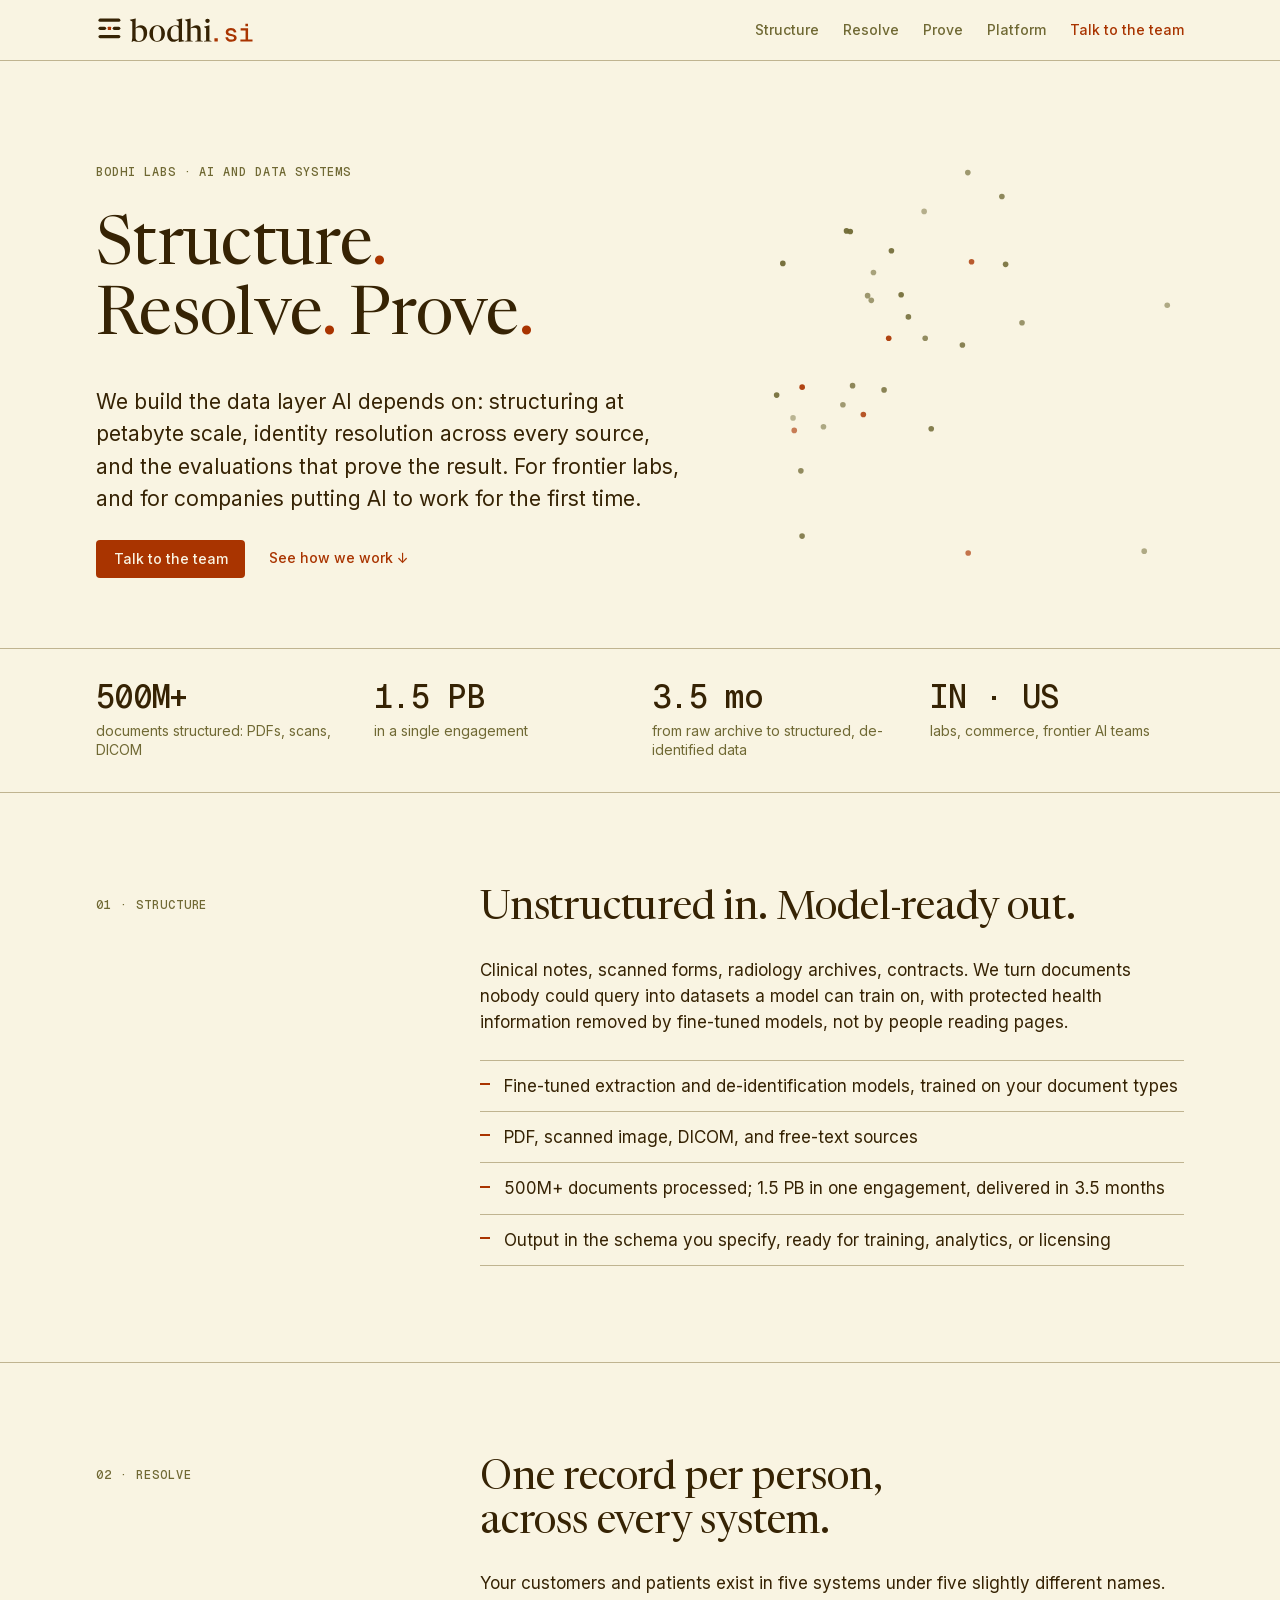
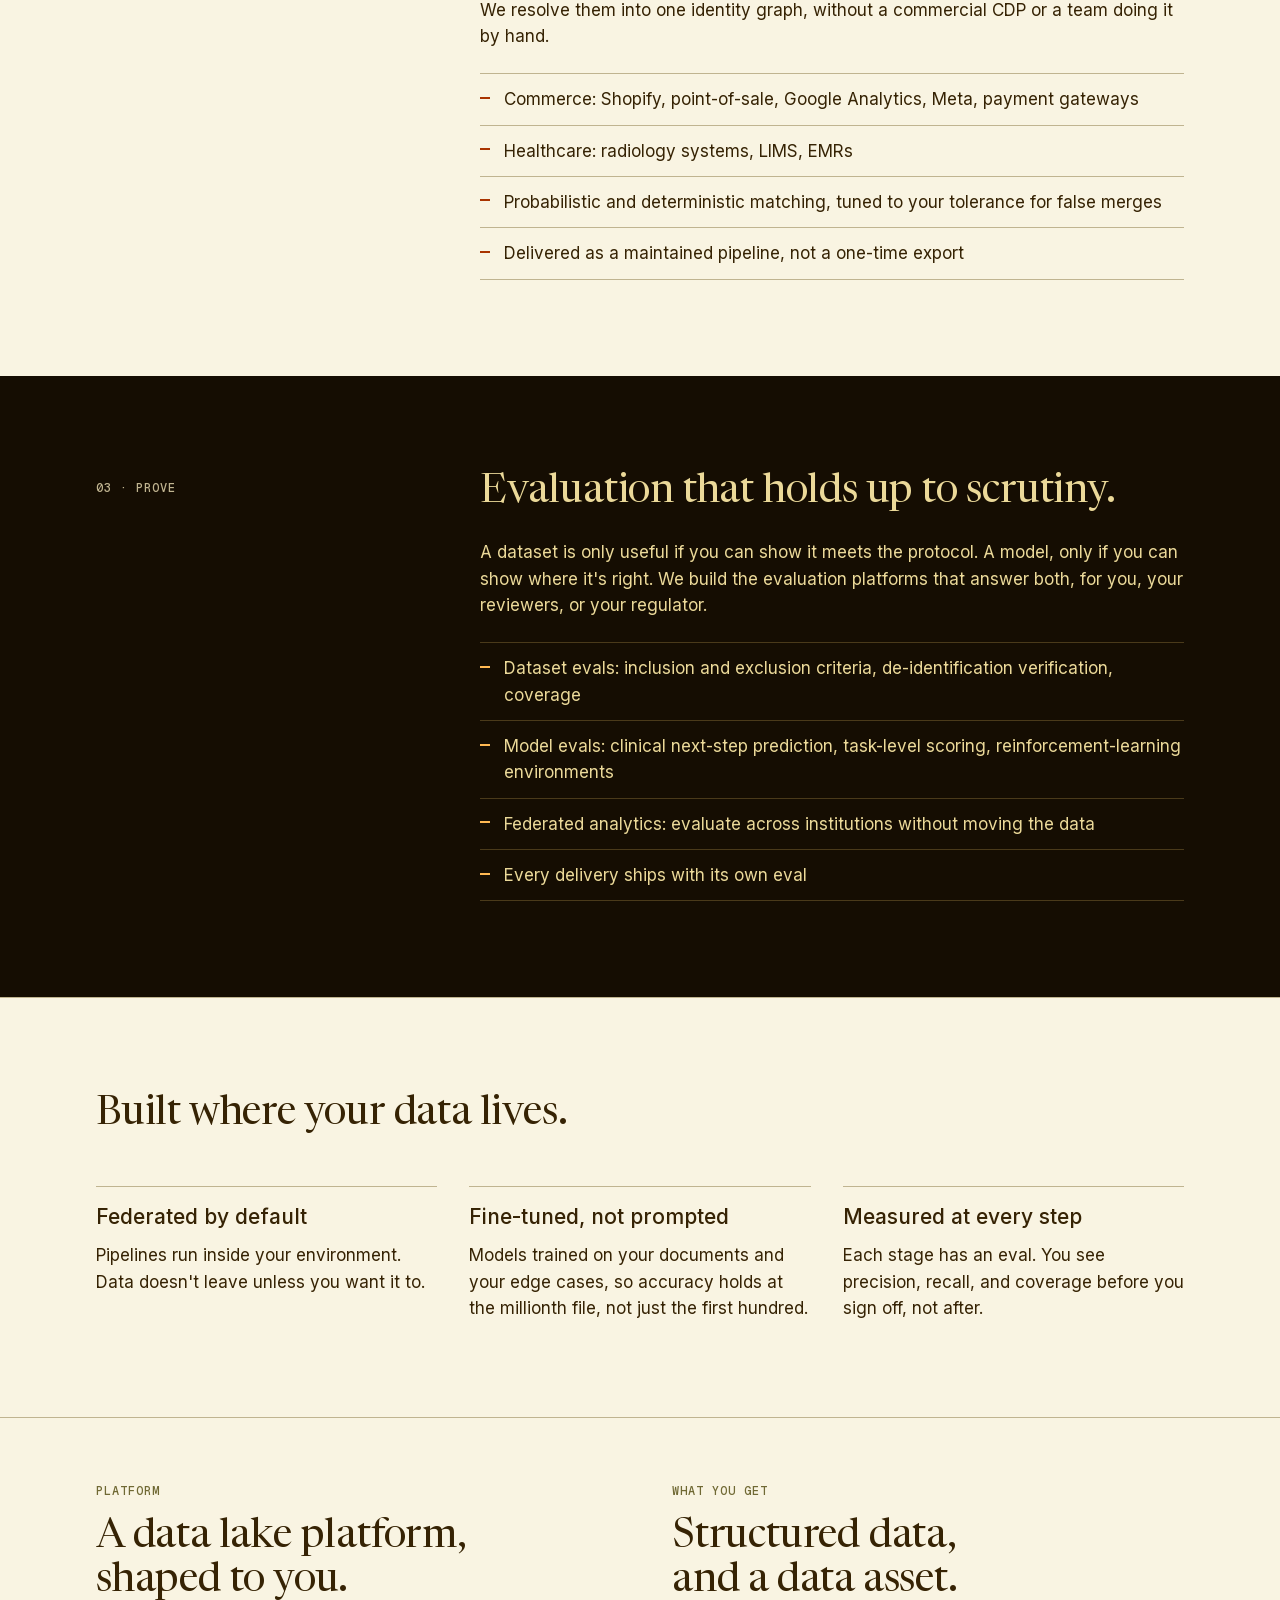
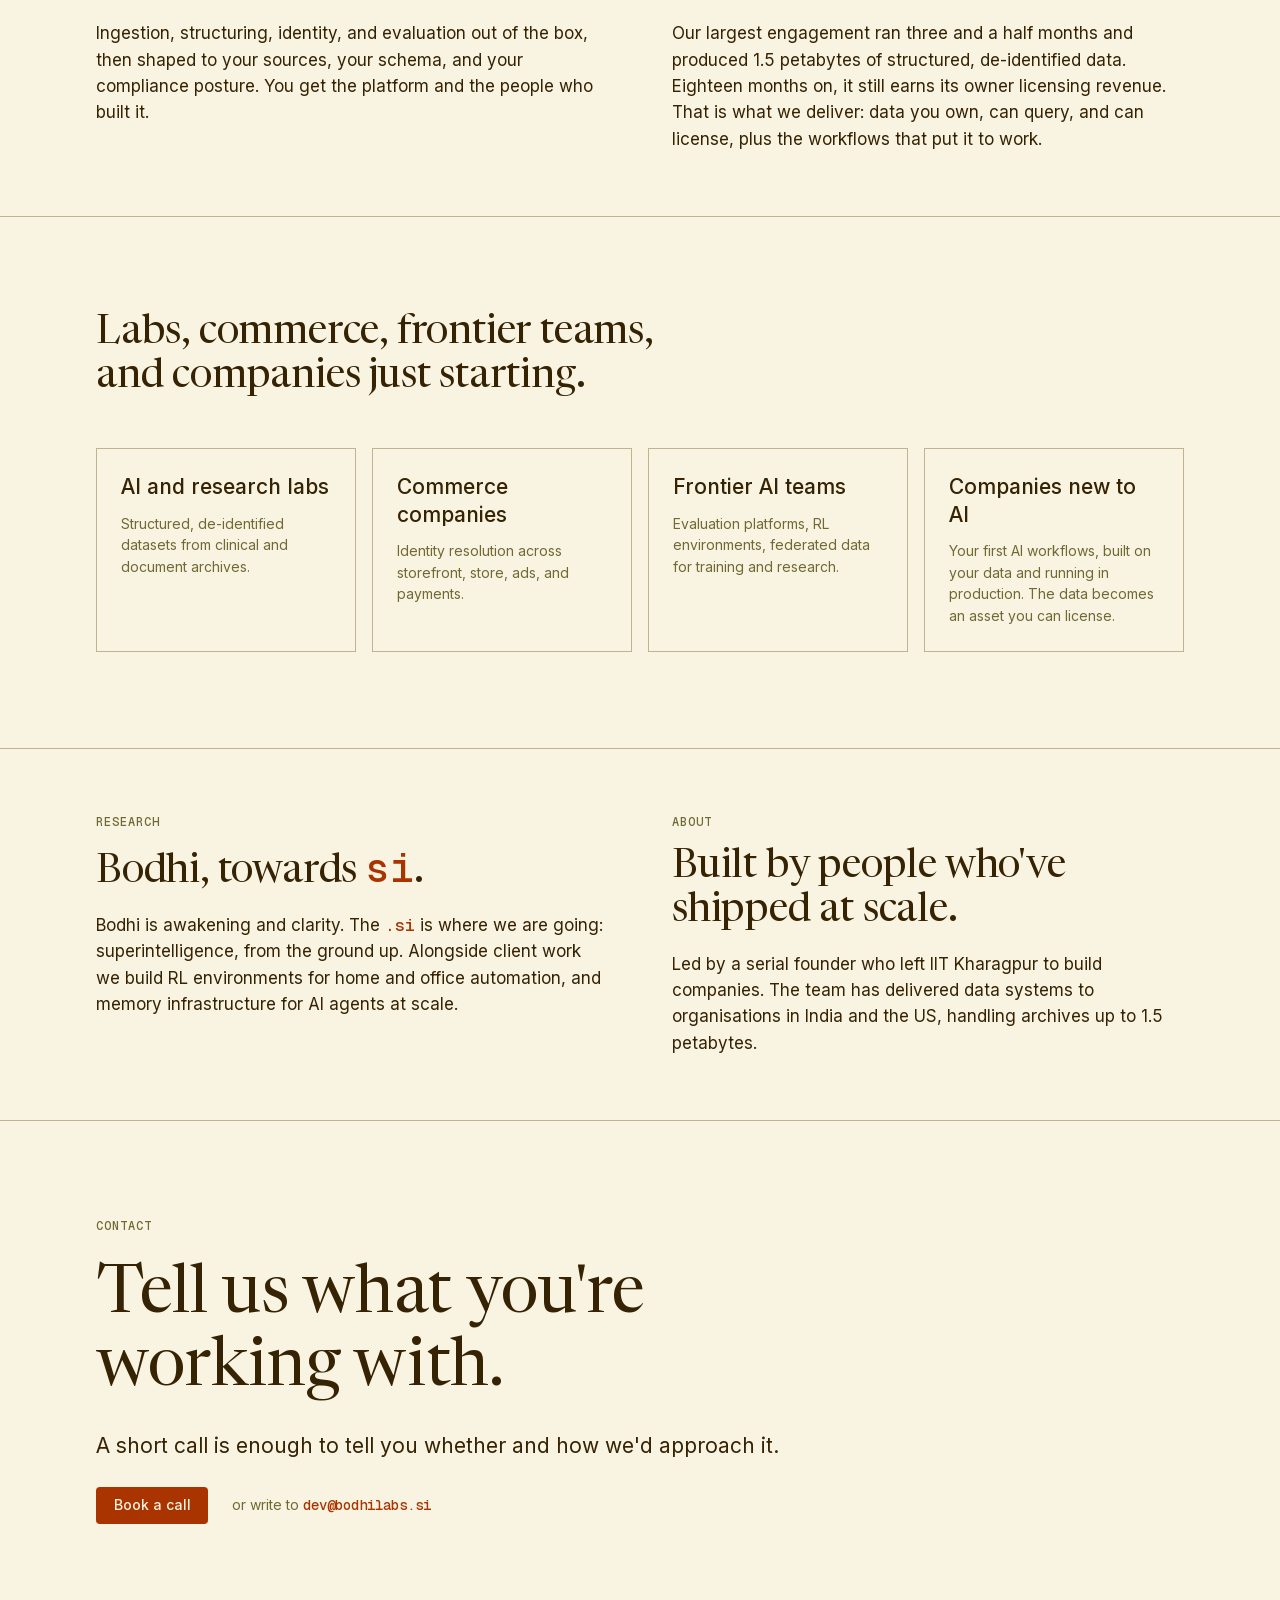
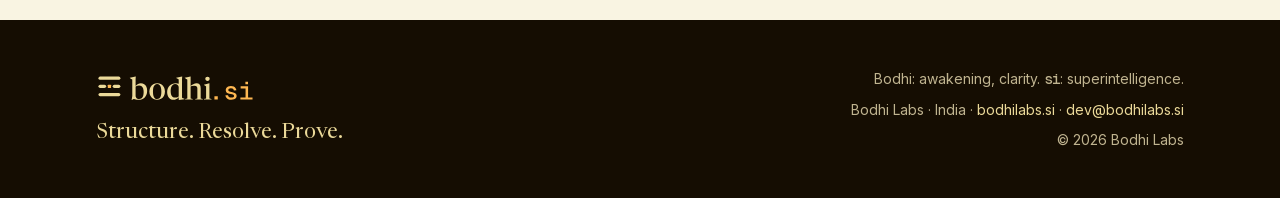
==== commit 59e04eb7: "Hero figure hidden on phones; read-head dots match point size Below 768px the canvas is display:none" ====
--- a/index.html
+++ b/index.html
@@ -29,7 +29,7 @@
 <link rel="preload" href="fonts/newsreader-display.woff2" as="font" type="font/woff2" crossorigin>
 <link rel="preload" href="fonts/inter-400.woff2" as="font" type="font/woff2" crossorigin>
 <!-- css:inline -->
-<style>:root{--bg:#f9f4e2;--bg-2:#f4eac7;--deep:#150d02;--ink:#362304;--ink-2:#706934;--line:#c0b490;--accent:#a93400;--accent-2:#b85e00;--deep-text:#ebd999;--deep-ink-2:#c0b490;--deep-accent:#ffb852;--deep-line:#4a3a1a;--font-display:"Newsreader",Georgia,"Times New Roman",serif;--font-body:"Inter",system-ui,-apple-system,sans-serif;--font-mono:"Geist Mono","JetBrains Mono",ui-monospace,Menlo,monospace;--text-xs:0.75rem;--text-sm:0.875rem;--text-base:1.0625rem;--text-lg:1.3125rem;--text-xl:clamp(1.75rem,1.2rem + 1.6vw,2.5rem);--text-2xl:clamp(2.5rem,1.6rem + 3.2vw,4.25rem);--leading-tight:1.05;--leading-body:1.55;--tracking-label:0.08em;--tracking-display:-0.01em;--s-1:0.25rem;--s-2:0.5rem;--s-3:0.75rem;--s-4:1rem;--s-6:1.5rem;--s-8:2rem;--s-12:3rem;--s-16:4rem;--s-24:6rem;--s-32:8rem;--measure:65ch;--container:72rem;--radius:4px;--dur-micro:180ms;--dur-reveal:700ms;--ease-out:cubic-bezier(0.22,1,0.36,1);color-scheme:light}.band-deep{--bg:var(--deep);--bg-2:#1f1402;--ink:var(--deep-text);--ink-2:var(--deep-ink-2);--accent:var(--deep-accent);--accent-2:var(--deep-accent);--line:var(--deep-line);color-scheme:dark;background:var(--bg);color:var(--ink)}@media (prefers-reduced-motion:reduce){:root{--dur-micro:0ms;--dur-reveal:0ms}}@font-face{font-family:"Newsreader";font-weight:400;font-style:normal;font-display:swap;src:url("fonts/newsreader-display.woff2") format("woff2")}@font-face{font-family:"Inter";font-weight:400;font-style:normal;font-display:swap;src:url("fonts/inter-400.woff2") format("woff2")}@font-face{font-family:"Inter";font-weight:500;font-style:normal;font-display:swap;src:url("fonts/inter-500.woff2") format("woff2")}@font-face{font-family:"Geist Mono";font-weight:500;font-style:normal;font-display:swap;src:url("fonts/geistmono-500.woff2") format("woff2")}*,*::before,*::after{box-sizing:border-box}html{-webkit-text-size-adjust:100%;scroll-behavior:smooth}body{margin:0;background:var(--bg);color:var(--ink);font-family:var(--font-body);font-size:var(--text-base);line-height:var(--leading-body)}img,svg,canvas{display:block;max-width:100%}h1,h2,h3,p,ul{margin:0}ul{padding:0;list-style:none}a{color:inherit;text-decoration:none}:focus-visible{outline:2px solid var(--accent);outline-offset:3px}@media (prefers-reduced-motion:reduce){html{scroll-behavior:auto}}.wrap{max-width:var(--container);margin-inline:auto;padding-left:max(16px,env(safe-area-inset-left,0px));padding-right:max(16px,env(safe-area-inset-right,0px))}@media (min-width:768px){.wrap{padding-left:max(32px,env(safe-area-inset-left,0px));padding-right:max(32px,env(safe-area-inset-right,0px))}}.skip{position:absolute;left:16px;top:-100px;padding:var(--s-2) var(--s-3);background:var(--ink);color:var(--bg);font-size:var(--text-sm);z-index:100}.skip:focus{top:16px}h1{font-family:var(--font-display);font-weight:400;font-size:var(--text-2xl);line-height:var(--leading-tight);letter-spacing:var(--tracking-display);text-wrap:balance}h2{font-family:var(--font-display);font-weight:400;font-size:var(--text-xl);line-height:1.1;letter-spacing:-0.005em;text-wrap:balance}h3{font-family:var(--font-body);font-weight:500;font-size:var(--text-lg);line-height:1.3}.dot{color:var(--accent)}.label{font-family:var(--font-mono);font-weight:500;font-size:var(--text-xs);letter-spacing:var(--tracking-label);text-transform:uppercase;color:var(--ink-2)}.eyebrow{font-family:var(--font-mono);font-weight:500;font-size:var(--text-xs);letter-spacing:var(--tracking-label);text-transform:uppercase;color:var(--ink-2)}.lead{font-size:var(--text-lg);max-width:36em}.mono,.mono-accent{font-family:var(--font-mono);font-weight:500}.mono-accent{color:var(--accent)}p{max-width:var(--measure)}.btn{display:inline-block;padding:0.85em 1.25em;background:var(--accent);color:var(--bg);font-weight:500;font-size:var(--text-sm);line-height:1;border-radius:var(--radius);transition:background var(--dur-micro) var(--ease-out),transform var(--dur-micro) var(--ease-out)}.btn:hover{background:var(--ink)}.btn:active{transform:translateY(1px)}.band-deep .btn{background:var(--accent);color:var(--deep)}.band-deep .btn:hover{background:var(--deep-text)}.link-arrow{font-weight:500;font-size:var(--text-sm);color:var(--accent);border-bottom:1px solid transparent;transition:border-color var(--dur-micro) var(--ease-out)}.link-arrow:hover{border-bottom-color:currentColor}.ctas{display:flex;flex-wrap:wrap;align-items:center;gap:var(--s-4) var(--s-6)}.site-head{padding-block:var(--s-4);border-bottom:1px solid var(--line)}.site-head .row{display:flex;align-items:center;justify-content:space-between;gap:var(--s-4);flex-wrap:wrap}.brand img{height:28px;width:auto}.nav{display:flex;align-items:center;gap:var(--s-4) var(--s-6);flex-wrap:wrap;font-size:var(--text-sm);font-weight:500}.nav a{color:var(--ink-2);transition:color var(--dur-micro) var(--ease-out)}.nav a:hover{color:var(--ink)}.nav .nav-cta{color:var(--accent)}@media (max-width:560px){.nav a:not(.nav-cta){display:none}}.hero{padding-block:var(--s-16) var(--s-12)}.hero-grid{display:grid;gap:var(--s-12);align-items:center}.hero-copy{display:grid;gap:var(--s-6)}.hero-copy h1{margin-block:var(--s-2) var(--s-2)}.hero-art{position:relative;aspect-ratio:1 / 1;min-width:0}.hero-art canvas,.hero-art .hero-static{position:absolute;inset:0;width:100%;height:100%}.js .hero-art .hero-static{display:none}@media (max-width:767px){.hero-art{aspect-ratio:4 / 3}}@media (min-width:900px){.hero{padding-block:var(--s-24) var(--s-16)}.hero-grid{grid-template-columns:minmax(0,7fr) minmax(0,5fr);gap:var(--s-16)}}.proof{border-top:1px solid var(--line);border-bottom:1px solid var(--line);padding-block:var(--s-8)}.proof-grid{display:grid;grid-template-columns:repeat(2,minmax(0,1fr));gap:var(--s-8) var(--s-6)}@media (min-width:768px){.proof-grid{grid-template-columns:repeat(4,minmax(0,1fr))}}.proof b{display:block;font-family:var(--font-mono);font-weight:500;font-size:clamp(1.5rem,1.2rem + 1vw,2rem);line-height:1;letter-spacing:-0.02em;font-variant-numeric:tabular-nums}.proof span{display:block;margin-top:var(--s-2);font-size:var(--text-sm);color:var(--ink-2);line-height:1.4}.sec{padding-block:var(--s-24)}.sec-tight{padding-block:var(--s-16)}.sec + .sec:not(.band-deep){border-top:1px solid var(--line)}.sec-grid{display:grid;gap:var(--s-6)}.sec-body{display:grid;gap:var(--s-6)}@media (min-width:768px){.sec-grid{grid-template-columns:minmax(0,3fr) minmax(0,9fr);gap:var(--s-8)}.sec-grid .label{padding-top:0.6em}}@media (min-width:900px){.sec-grid{grid-template-columns:minmax(0,1fr) minmax(0,2fr)}}.facts{display:grid}.facts li{padding-block:var(--s-3);border-top:1px solid var(--line);font-size:var(--text-base);max-width:var(--measure);padding-left:var(--s-6);position:relative}.facts li::before{content:"";position:absolute;left:0;top:calc(var(--s-3) + 0.62em);width:10px;height:2px;background:var(--accent)}.facts li:last-child{border-bottom:1px solid var(--line)}.band-deep{background:var(--bg);color:var(--ink)}.band-deep .label{color:var(--ink-2)}.h-wide{max-width:22em;margin-bottom:var(--s-12)}.cols-3{display:grid;gap:var(--s-8)}.cols-3>div{display:grid;gap:var(--s-3);align-content:start;padding-top:var(--s-4);border-top:1px solid var(--line)}@media (min-width:768px){.cols-3{grid-template-columns:repeat(3,minmax(0,1fr));gap:var(--s-8)}}.cols-2{display:grid;gap:var(--s-12)}.cols-2>div{display:grid;gap:var(--s-4);align-content:start}@media (min-width:900px){.cols-2{grid-template-columns:repeat(2,minmax(0,1fr));gap:var(--s-16)}}.cards{display:grid;gap:var(--s-4)}.card{display:grid;gap:var(--s-3);align-content:start;padding:var(--s-6);border:1px solid var(--line);min-width:0;transition:border-color var(--dur-micro) var(--ease-out)}.card:hover{border-color:var(--ink-2)}.card p{font-size:var(--text-sm);color:var(--ink-2)}@media (min-width:640px){.cards{grid-template-columns:repeat(2,minmax(0,1fr))}}@media (min-width:1024px){.cards{grid-template-columns:repeat(4,minmax(0,1fr))}}.contact .wrap{display:grid;gap:var(--s-6)}.h-contact{font-size:var(--text-2xl);max-width:14em}.or{font-size:var(--text-sm);color:var(--ink-2)}.email{font-family:var(--font-mono);font-weight:500;color:var(--accent);border-bottom:1px solid transparent;transition:border-color var(--dur-micro) var(--ease-out)}.email:hover{border-bottom-color:currentColor}.site-foot{padding-block:var(--s-12)}.foot-grid{display:grid;gap:var(--s-8)}.foot-grid img{height:28px;width:auto}.foot-triad{margin-top:var(--s-4);font-family:var(--font-display);font-size:var(--text-lg)}.foot-meta{display:grid;gap:var(--s-2);font-size:var(--text-sm);color:var(--ink-2)}.foot-meta a{color:var(--ink);border-bottom:1px solid transparent}.foot-meta a:hover{border-bottom-color:currentColor}@media (min-width:768px){.foot-grid{grid-template-columns:1fr 1fr;align-items:end}.foot-meta{text-align:right}.foot-meta p{max-width:none;justify-self:end}}.js .reveal{opacity:0;transform:translateY(24px);transition:opacity var(--dur-reveal) var(--ease-out),transform var(--dur-reveal) var(--ease-out)}.js .reveal.in{opacity:1;transform:none}@media (prefers-reduced-motion:reduce){.js .reveal{opacity:1;transform:none;transition:none}}</style>
+<style>:root{--bg:#f9f4e2;--bg-2:#f4eac7;--deep:#150d02;--ink:#362304;--ink-2:#706934;--line:#c0b490;--accent:#a93400;--accent-2:#b85e00;--deep-text:#ebd999;--deep-ink-2:#c0b490;--deep-accent:#ffb852;--deep-line:#4a3a1a;--font-display:"Newsreader",Georgia,"Times New Roman",serif;--font-body:"Inter",system-ui,-apple-system,sans-serif;--font-mono:"Geist Mono","JetBrains Mono",ui-monospace,Menlo,monospace;--text-xs:0.75rem;--text-sm:0.875rem;--text-base:1.0625rem;--text-lg:1.3125rem;--text-xl:clamp(1.75rem,1.2rem + 1.6vw,2.5rem);--text-2xl:clamp(2.5rem,1.6rem + 3.2vw,4.25rem);--leading-tight:1.05;--leading-body:1.55;--tracking-label:0.08em;--tracking-display:-0.01em;--s-1:0.25rem;--s-2:0.5rem;--s-3:0.75rem;--s-4:1rem;--s-6:1.5rem;--s-8:2rem;--s-12:3rem;--s-16:4rem;--s-24:6rem;--s-32:8rem;--measure:65ch;--container:72rem;--radius:4px;--dur-micro:180ms;--dur-reveal:700ms;--ease-out:cubic-bezier(0.22,1,0.36,1);color-scheme:light}.band-deep{--bg:var(--deep);--bg-2:#1f1402;--ink:var(--deep-text);--ink-2:var(--deep-ink-2);--accent:var(--deep-accent);--accent-2:var(--deep-accent);--line:var(--deep-line);color-scheme:dark;background:var(--bg);color:var(--ink)}@media (prefers-reduced-motion:reduce){:root{--dur-micro:0ms;--dur-reveal:0ms}}@font-face{font-family:"Newsreader";font-weight:400;font-style:normal;font-display:swap;src:url("fonts/newsreader-display.woff2") format("woff2")}@font-face{font-family:"Inter";font-weight:400;font-style:normal;font-display:swap;src:url("fonts/inter-400.woff2") format("woff2")}@font-face{font-family:"Inter";font-weight:500;font-style:normal;font-display:swap;src:url("fonts/inter-500.woff2") format("woff2")}@font-face{font-family:"Geist Mono";font-weight:500;font-style:normal;font-display:swap;src:url("fonts/geistmono-500.woff2") format("woff2")}*,*::before,*::after{box-sizing:border-box}html{-webkit-text-size-adjust:100%;scroll-behavior:smooth}body{margin:0;background:var(--bg);color:var(--ink);font-family:var(--font-body);font-size:var(--text-base);line-height:var(--leading-body)}img,svg,canvas{display:block;max-width:100%}h1,h2,h3,p,ul{margin:0}ul{padding:0;list-style:none}a{color:inherit;text-decoration:none}:focus-visible{outline:2px solid var(--accent);outline-offset:3px}@media (prefers-reduced-motion:reduce){html{scroll-behavior:auto}}.wrap{max-width:var(--container);margin-inline:auto;padding-left:max(16px,env(safe-area-inset-left,0px));padding-right:max(16px,env(safe-area-inset-right,0px))}@media (min-width:768px){.wrap{padding-left:max(32px,env(safe-area-inset-left,0px));padding-right:max(32px,env(safe-area-inset-right,0px))}}.skip{position:absolute;left:16px;top:-100px;padding:var(--s-2) var(--s-3);background:var(--ink);color:var(--bg);font-size:var(--text-sm);z-index:100}.skip:focus{top:16px}h1{font-family:var(--font-display);font-weight:400;font-size:var(--text-2xl);line-height:var(--leading-tight);letter-spacing:var(--tracking-display);text-wrap:balance}h2{font-family:var(--font-display);font-weight:400;font-size:var(--text-xl);line-height:1.1;letter-spacing:-0.005em;text-wrap:balance}h3{font-family:var(--font-body);font-weight:500;font-size:var(--text-lg);line-height:1.3}.dot{color:var(--accent)}.label{font-family:var(--font-mono);font-weight:500;font-size:var(--text-xs);letter-spacing:var(--tracking-label);text-transform:uppercase;color:var(--ink-2)}.eyebrow{font-family:var(--font-mono);font-weight:500;font-size:var(--text-xs);letter-spacing:var(--tracking-label);text-transform:uppercase;color:var(--ink-2)}.lead{font-size:var(--text-lg);max-width:36em}.mono,.mono-accent{font-family:var(--font-mono);font-weight:500}.mono-accent{color:var(--accent)}p{max-width:var(--measure)}.btn{display:inline-block;padding:0.85em 1.25em;background:var(--accent);color:var(--bg);font-weight:500;font-size:var(--text-sm);line-height:1;border-radius:var(--radius);transition:background var(--dur-micro) var(--ease-out),transform var(--dur-micro) var(--ease-out)}.btn:hover{background:var(--ink)}.btn:active{transform:translateY(1px)}.band-deep .btn{background:var(--accent);color:var(--deep)}.band-deep .btn:hover{background:var(--deep-text)}.link-arrow{font-weight:500;font-size:var(--text-sm);color:var(--accent);border-bottom:1px solid transparent;transition:border-color var(--dur-micro) var(--ease-out)}.link-arrow:hover{border-bottom-color:currentColor}.ctas{display:flex;flex-wrap:wrap;align-items:center;gap:var(--s-4) var(--s-6)}.site-head{padding-block:var(--s-4);border-bottom:1px solid var(--line)}.site-head .row{display:flex;align-items:center;justify-content:space-between;gap:var(--s-4);flex-wrap:wrap}.brand img{height:28px;width:auto}.nav{display:flex;align-items:center;gap:var(--s-4) var(--s-6);flex-wrap:wrap;font-size:var(--text-sm);font-weight:500}.nav a{color:var(--ink-2);transition:color var(--dur-micro) var(--ease-out)}.nav a:hover{color:var(--ink)}.nav .nav-cta{color:var(--accent)}@media (max-width:560px){.nav a:not(.nav-cta){display:none}}.hero{padding-block:var(--s-16) var(--s-12)}.hero-grid{display:grid;gap:var(--s-12);align-items:center}.hero-copy{display:grid;gap:var(--s-6)}.hero-copy h1{margin-block:var(--s-2) var(--s-2)}.hero-art{position:relative;aspect-ratio:1 / 1;min-width:0}.hero-art canvas,.hero-art .hero-static{position:absolute;inset:0;width:100%;height:100%}.js .hero-art .hero-static{display:none}@media (max-width:767px){.hero-art{display:none}.hero{padding-block:var(--s-12) var(--s-12)}}@media (min-width:900px){.hero{padding-block:var(--s-24) var(--s-16)}.hero-grid{grid-template-columns:minmax(0,7fr) minmax(0,5fr);gap:var(--s-16)}}.proof{border-top:1px solid var(--line);border-bottom:1px solid var(--line);padding-block:var(--s-8)}.proof-grid{display:grid;grid-template-columns:repeat(2,minmax(0,1fr));gap:var(--s-8) var(--s-6)}@media (min-width:768px){.proof-grid{grid-template-columns:repeat(4,minmax(0,1fr))}}.proof b{display:block;font-family:var(--font-mono);font-weight:500;font-size:clamp(1.5rem,1.2rem + 1vw,2rem);line-height:1;letter-spacing:-0.02em;font-variant-numeric:tabular-nums}.proof span{display:block;margin-top:var(--s-2);font-size:var(--text-sm);color:var(--ink-2);line-height:1.4}.sec{padding-block:var(--s-24)}.sec-tight{padding-block:var(--s-16)}.sec + .sec:not(.band-deep){border-top:1px solid var(--line)}.sec-grid{display:grid;gap:var(--s-6)}.sec-body{display:grid;gap:var(--s-6)}@media (min-width:768px){.sec-grid{grid-template-columns:minmax(0,3fr) minmax(0,9fr);gap:var(--s-8)}.sec-grid .label{padding-top:0.6em}}@media (min-width:900px){.sec-grid{grid-template-columns:minmax(0,1fr) minmax(0,2fr)}}.facts{display:grid}.facts li{padding-block:var(--s-3);border-top:1px solid var(--line);font-size:var(--text-base);max-width:var(--measure);padding-left:var(--s-6);position:relative}.facts li::before{content:"";position:absolute;left:0;top:calc(var(--s-3) + 0.62em);width:10px;height:2px;background:var(--accent)}.facts li:last-child{border-bottom:1px solid var(--line)}.band-deep{background:var(--bg);color:var(--ink)}.band-deep .label{color:var(--ink-2)}.h-wide{max-width:22em;margin-bottom:var(--s-12)}.cols-3{display:grid;gap:var(--s-8)}.cols-3>div{display:grid;gap:var(--s-3);align-content:start;padding-top:var(--s-4);border-top:1px solid var(--line)}@media (min-width:768px){.cols-3{grid-template-columns:repeat(3,minmax(0,1fr));gap:var(--s-8)}}.cols-2{display:grid;gap:var(--s-12)}.cols-2>div{display:grid;gap:var(--s-4);align-content:start}@media (min-width:900px){.cols-2{grid-template-columns:repeat(2,minmax(0,1fr));gap:var(--s-16)}}.cards{display:grid;gap:var(--s-4)}.card{display:grid;gap:var(--s-3);align-content:start;padding:var(--s-6);border:1px solid var(--line);min-width:0;transition:border-color var(--dur-micro) var(--ease-out)}.card:hover{border-color:var(--ink-2)}.card p{font-size:var(--text-sm);color:var(--ink-2)}@media (min-width:640px){.cards{grid-template-columns:repeat(2,minmax(0,1fr))}}@media (min-width:1024px){.cards{grid-template-columns:repeat(4,minmax(0,1fr))}}.contact .wrap{display:grid;gap:var(--s-6)}.h-contact{font-size:var(--text-2xl);max-width:14em}.or{font-size:var(--text-sm);color:var(--ink-2)}.email{font-family:var(--font-mono);font-weight:500;color:var(--accent);border-bottom:1px solid transparent;transition:border-color var(--dur-micro) var(--ease-out)}.email:hover{border-bottom-color:currentColor}.site-foot{padding-block:var(--s-12)}.foot-grid{display:grid;gap:var(--s-8)}.foot-grid img{height:28px;width:auto}.foot-triad{margin-top:var(--s-4);font-family:var(--font-display);font-size:var(--text-lg)}.foot-meta{display:grid;gap:var(--s-2);font-size:var(--text-sm);color:var(--ink-2)}.foot-meta a{color:var(--ink);border-bottom:1px solid transparent}.foot-meta a:hover{border-bottom-color:currentColor}@media (min-width:768px){.foot-grid{grid-template-columns:1fr 1fr;align-items:end}.foot-meta{text-align:right}.foot-meta p{max-width:none;justify-self:end}}.js .reveal{opacity:0;transform:translateY(24px);transition:opacity var(--dur-reveal) var(--ease-out),transform var(--dur-reveal) var(--ease-out)}.js .reveal.in{opacity:1;transform:none}@media (prefers-reduced-motion:reduce){.js .reveal{opacity:1;transform:none;transition:none}}</style>
 <!-- /css:inline -->
 <script>document.documentElement.classList.add('js')</script>
 
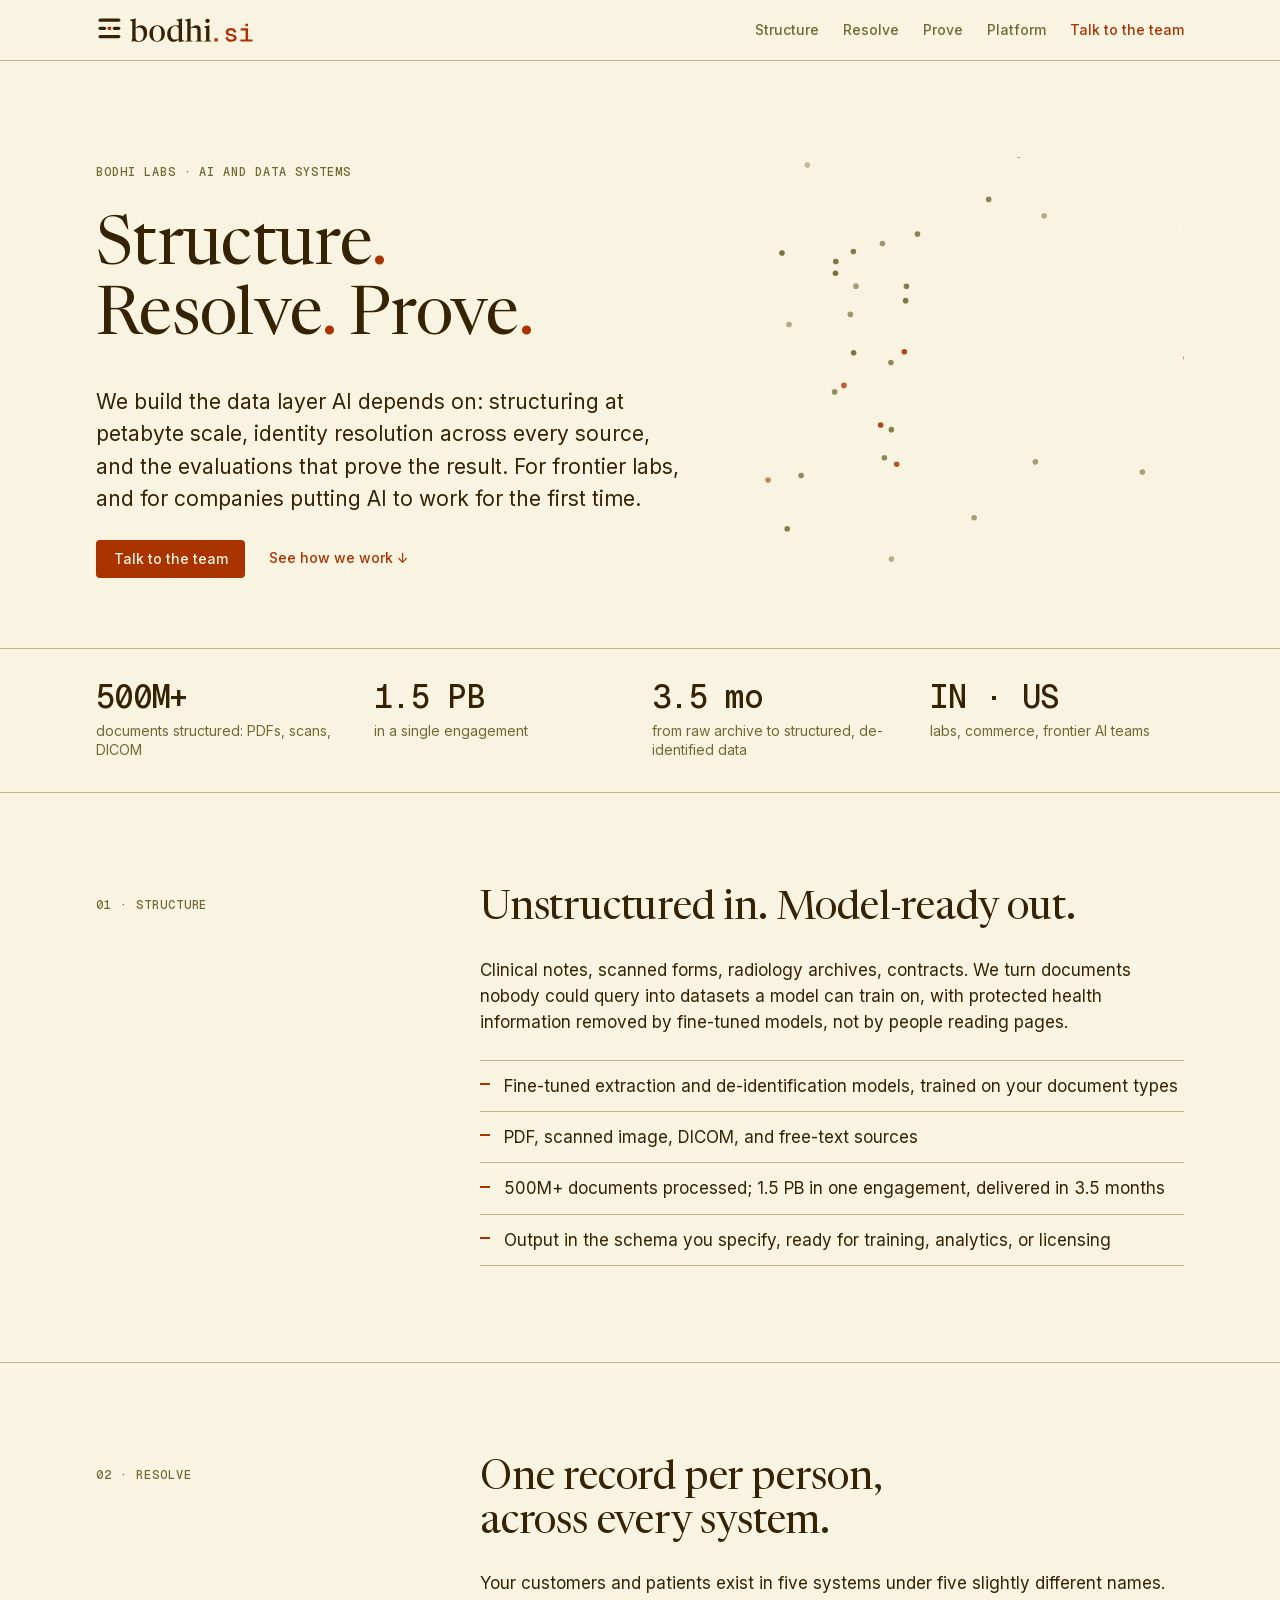
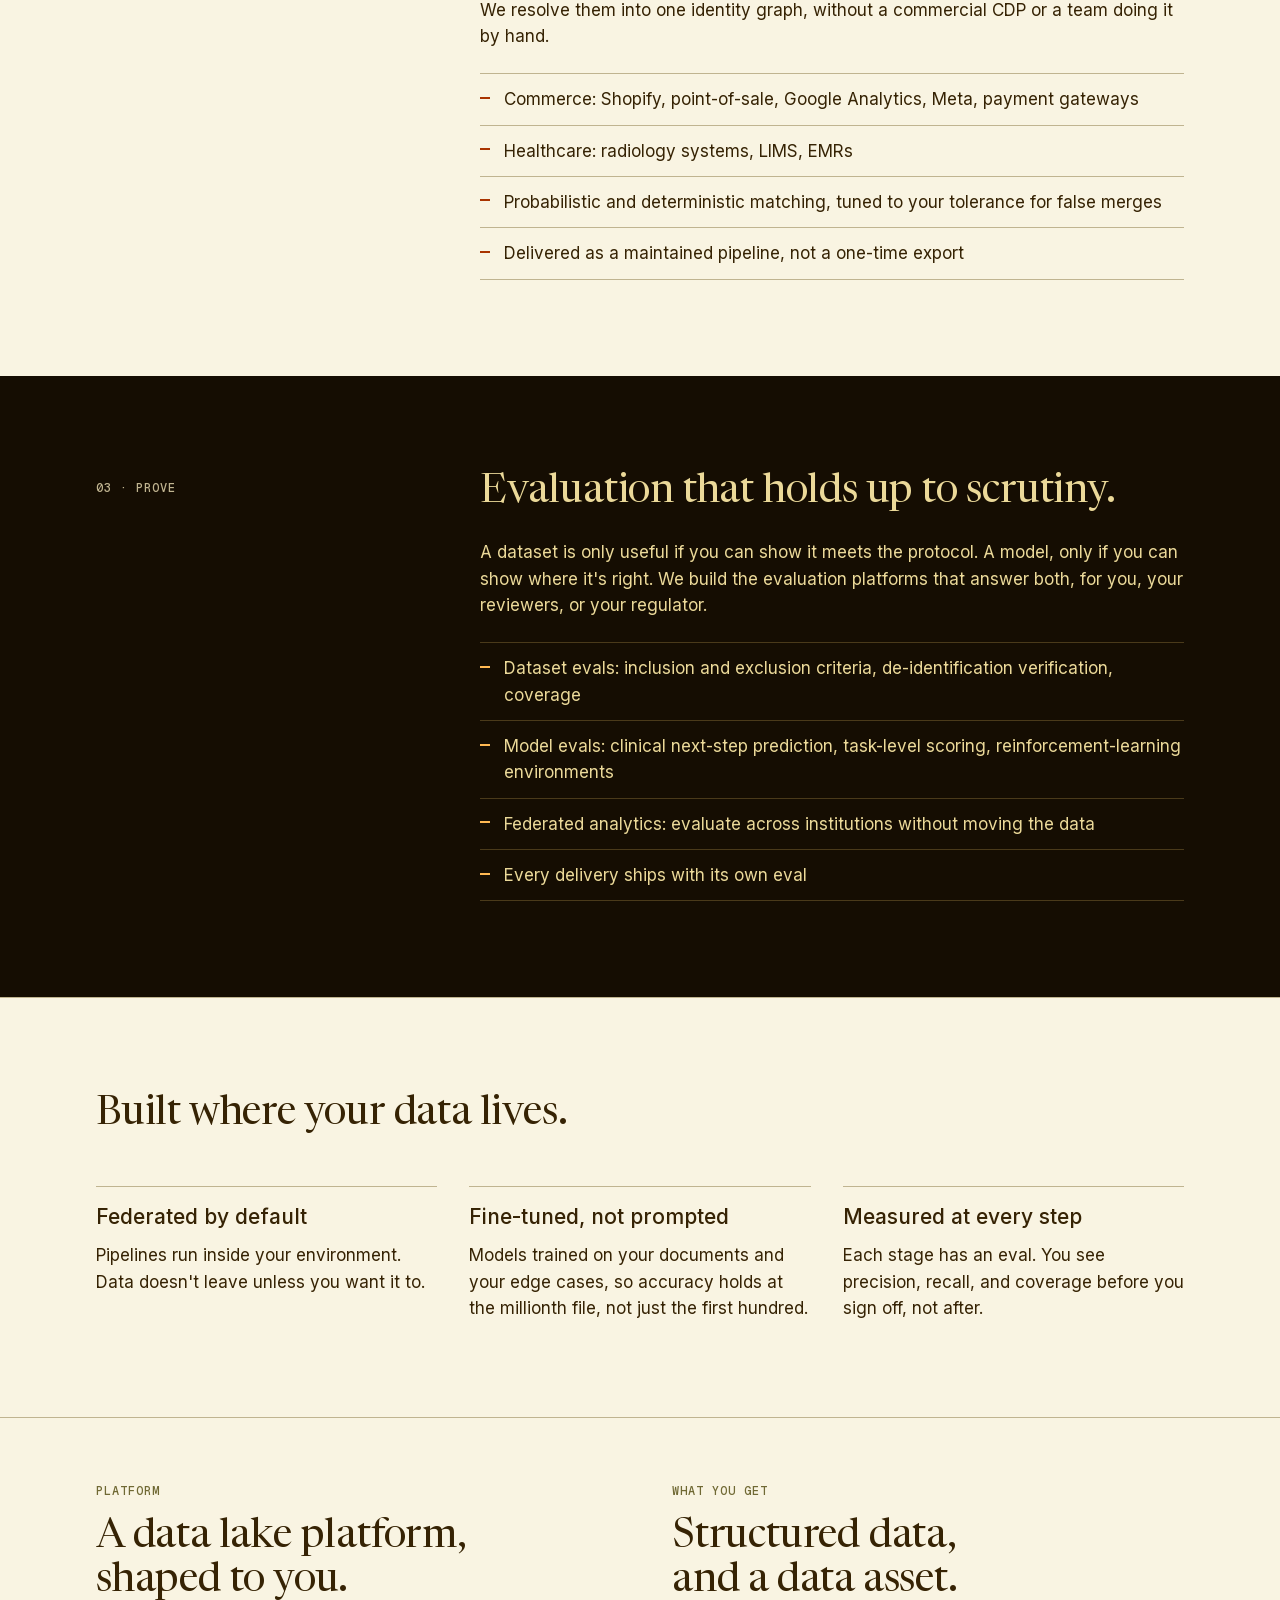
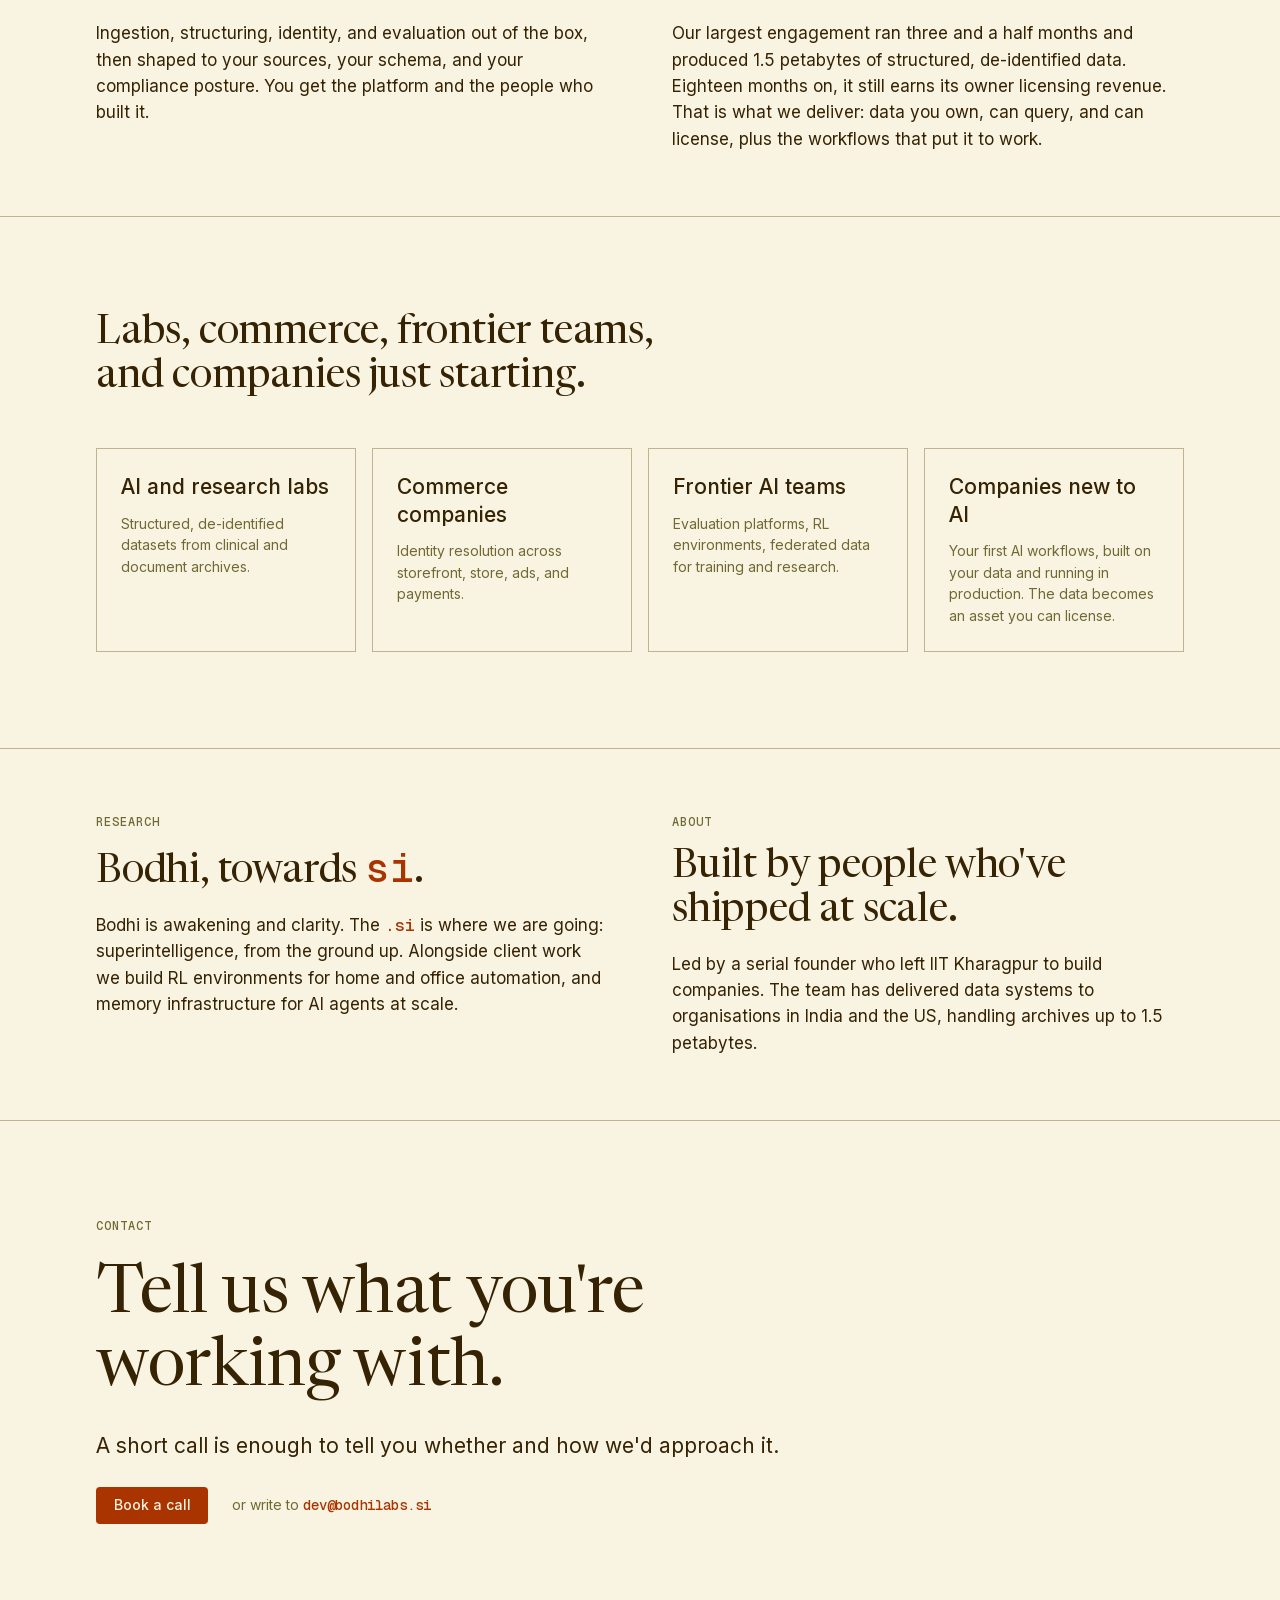
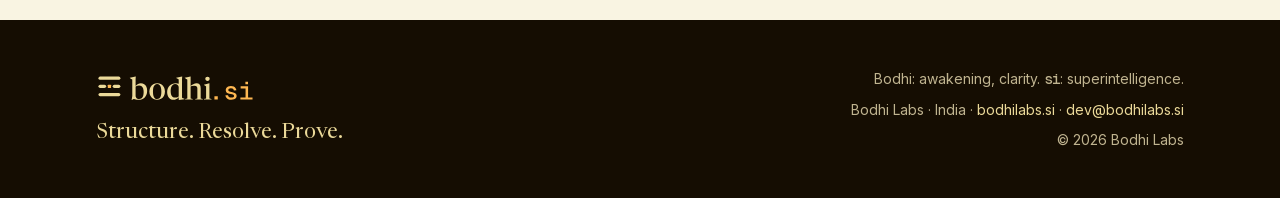
==== commit 9df90255: "Contact: real Calendly link Co-Authored-By: Claude Fable 5.1 <noreply@anthropic.com>" ====
--- a/index.html
+++ b/index.html
@@ -270,7 +270,7 @@
     <h2 class="h-contact">Tell us what you're working with.</h2>
     <p class="lead">A short call is enough to tell you whether and how we'd approach it.</p>
     <div class="ctas">
-      <a class="btn" href="https://calendly.com/bodhilabs/intro" target="_blank" rel="noopener" data-event="Book a call" data-where="contact">Book a call</a>
+      <a class="btn" href="https://calendly.com/dev-bodhilabs/30min" target="_blank" rel="noopener" data-event="Book a call" data-where="contact">Book a call</a>
       <span class="or">or write to <a class="email" href="mailto:dev@bodhilabs.si" data-event="Email" data-where="contact">dev@bodhilabs.si</a></span>
     </div>
   </div>
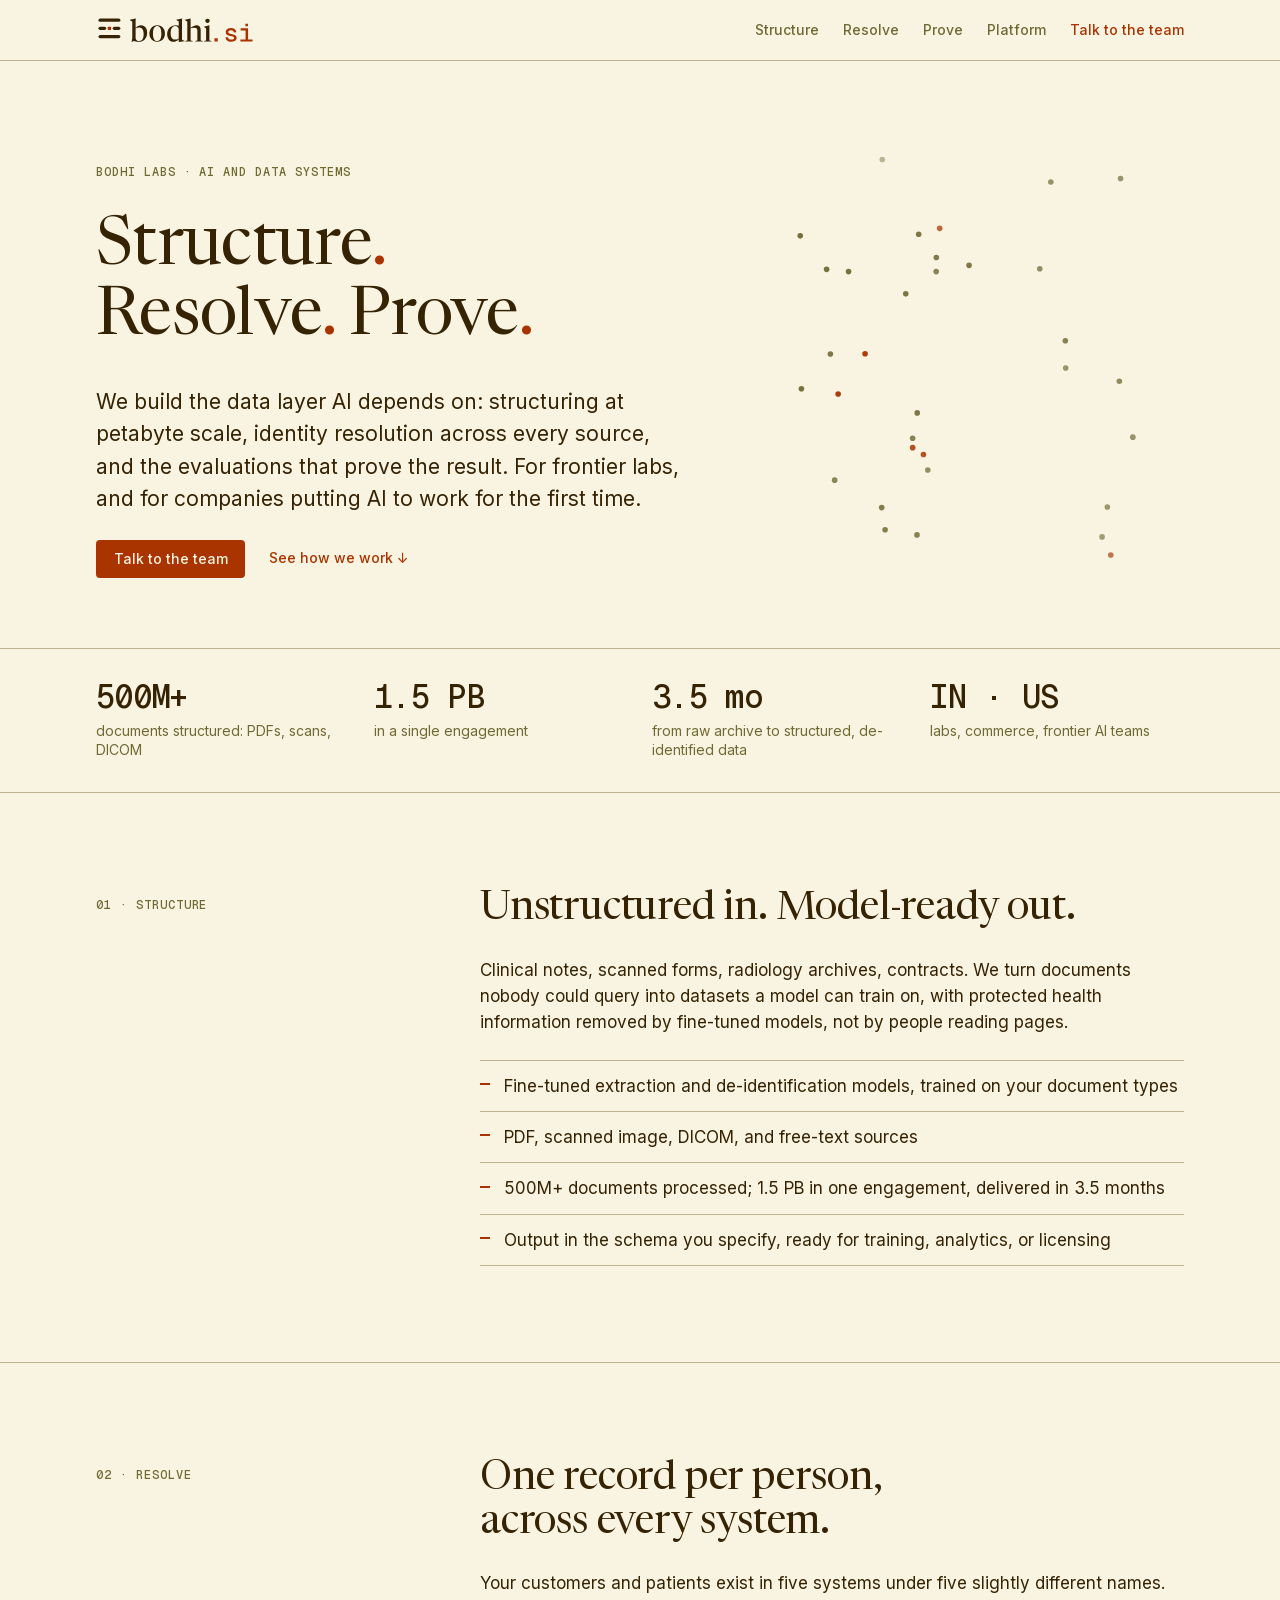
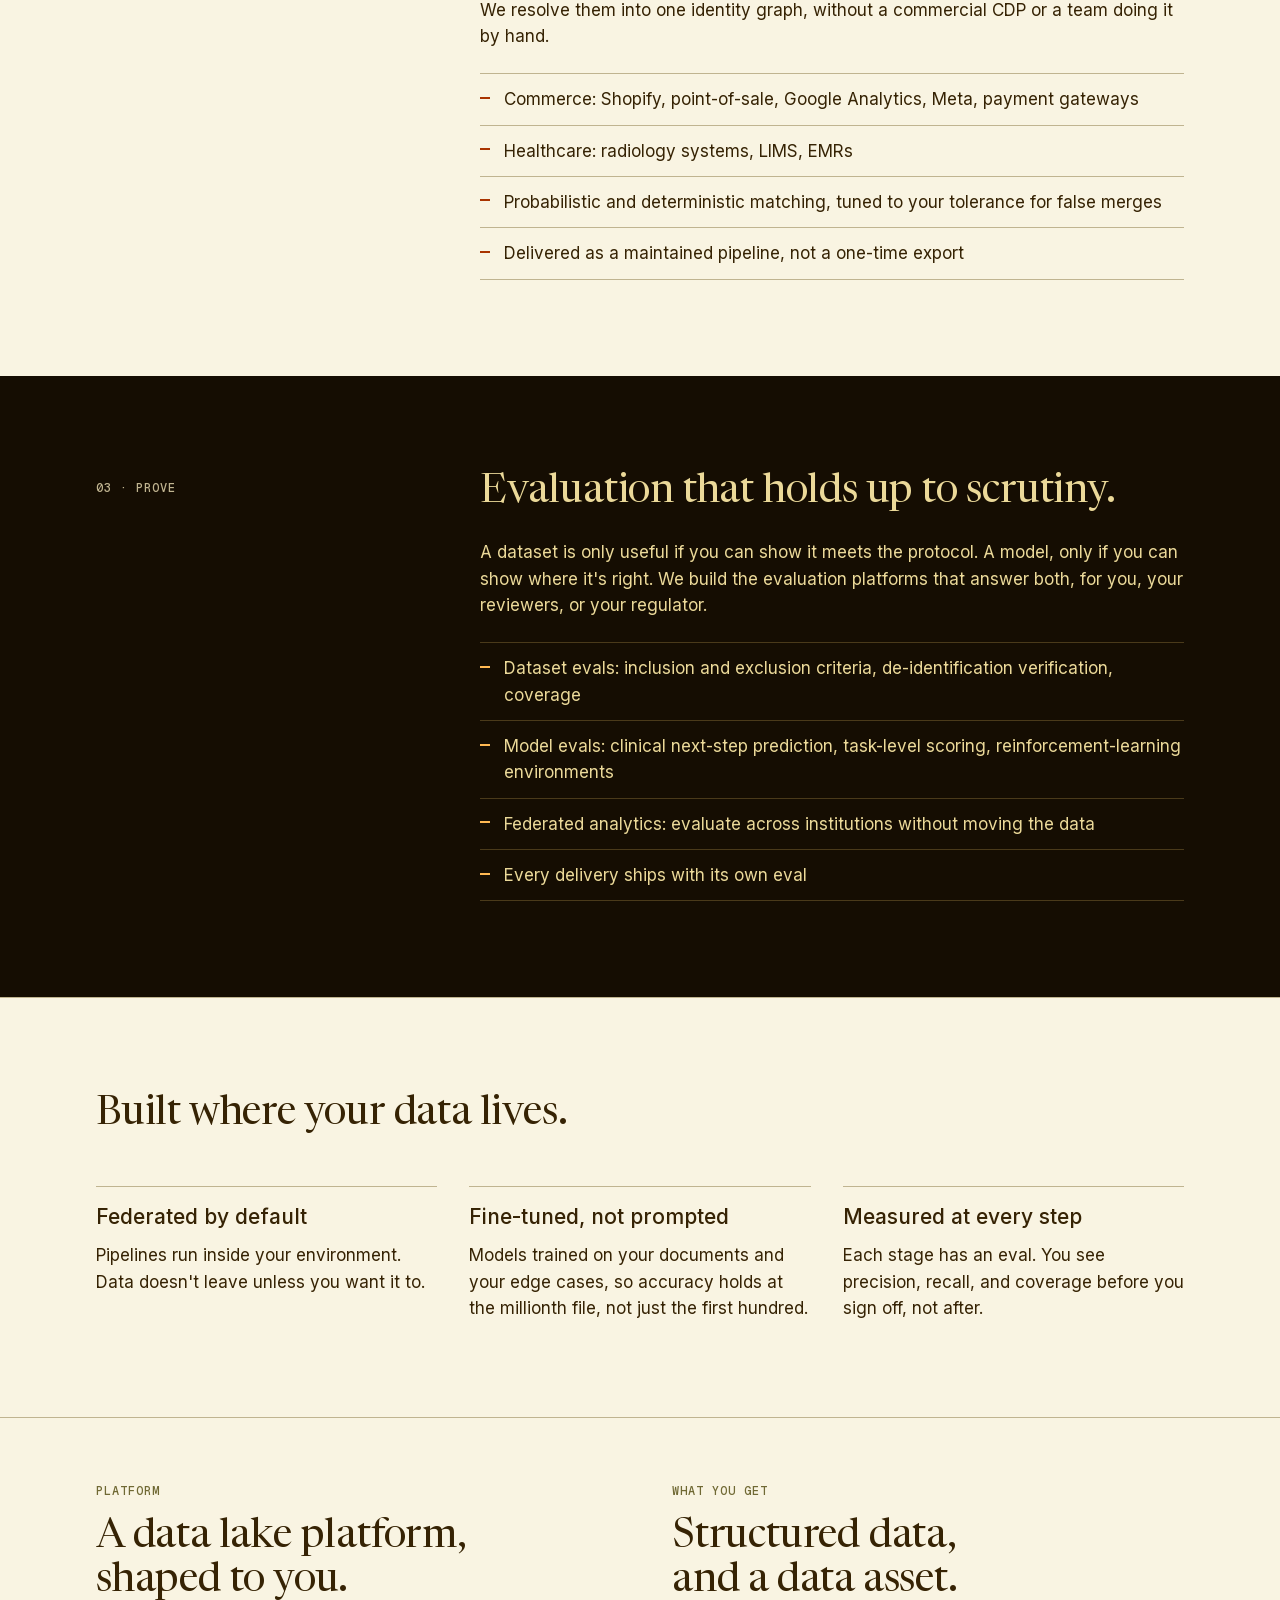
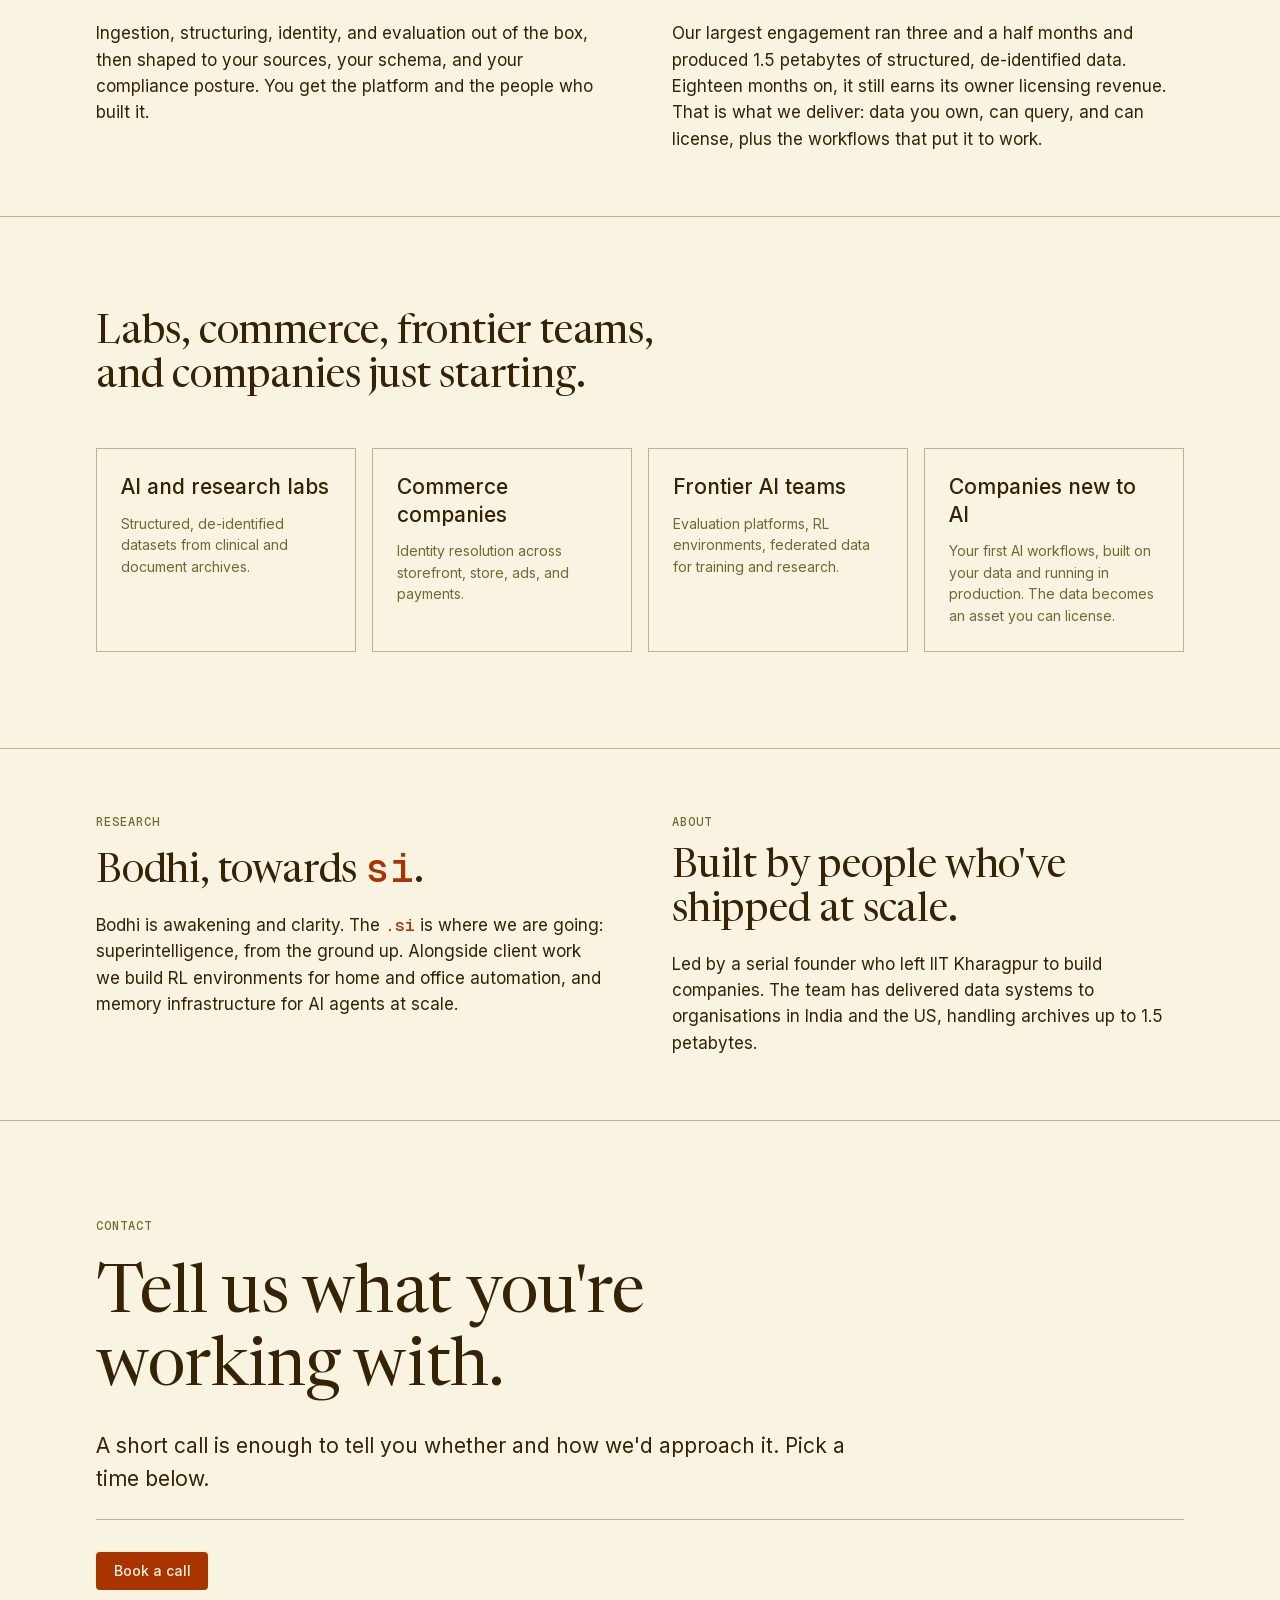
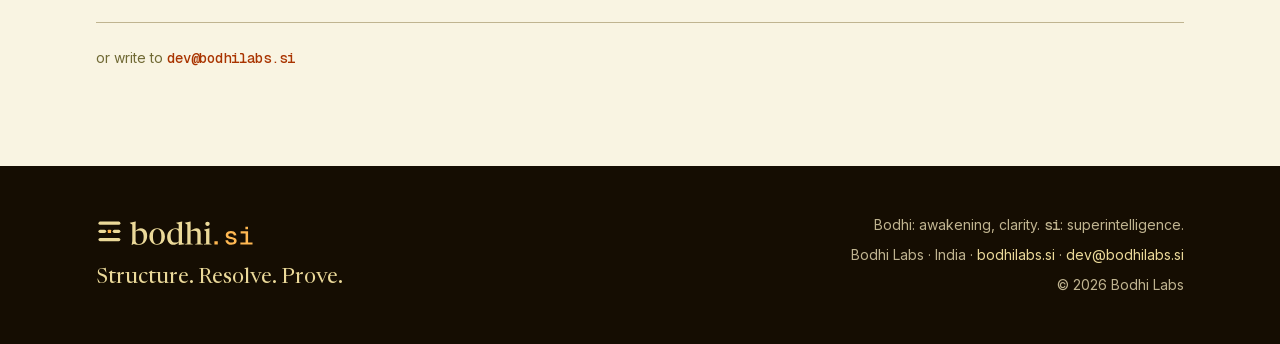
==== commit 12e71a9f: "Contact: embedded Calendly, lazy-loaded, themed, with fallback button Widget script loads only when " ====
--- a/index.html
+++ b/index.html
@@ -29,7 +29,7 @@
 <link rel="preload" href="fonts/newsreader-display.woff2" as="font" type="font/woff2" crossorigin>
 <link rel="preload" href="fonts/inter-400.woff2" as="font" type="font/woff2" crossorigin>
 <!-- css:inline -->
-<style>:root{--bg:#f9f4e2;--bg-2:#f4eac7;--deep:#150d02;--ink:#362304;--ink-2:#706934;--line:#c0b490;--accent:#a93400;--accent-2:#b85e00;--deep-text:#ebd999;--deep-ink-2:#c0b490;--deep-accent:#ffb852;--deep-line:#4a3a1a;--font-display:"Newsreader",Georgia,"Times New Roman",serif;--font-body:"Inter",system-ui,-apple-system,sans-serif;--font-mono:"Geist Mono","JetBrains Mono",ui-monospace,Menlo,monospace;--text-xs:0.75rem;--text-sm:0.875rem;--text-base:1.0625rem;--text-lg:1.3125rem;--text-xl:clamp(1.75rem,1.2rem + 1.6vw,2.5rem);--text-2xl:clamp(2.5rem,1.6rem + 3.2vw,4.25rem);--leading-tight:1.05;--leading-body:1.55;--tracking-label:0.08em;--tracking-display:-0.01em;--s-1:0.25rem;--s-2:0.5rem;--s-3:0.75rem;--s-4:1rem;--s-6:1.5rem;--s-8:2rem;--s-12:3rem;--s-16:4rem;--s-24:6rem;--s-32:8rem;--measure:65ch;--container:72rem;--radius:4px;--dur-micro:180ms;--dur-reveal:700ms;--ease-out:cubic-bezier(0.22,1,0.36,1);color-scheme:light}.band-deep{--bg:var(--deep);--bg-2:#1f1402;--ink:var(--deep-text);--ink-2:var(--deep-ink-2);--accent:var(--deep-accent);--accent-2:var(--deep-accent);--line:var(--deep-line);color-scheme:dark;background:var(--bg);color:var(--ink)}@media (prefers-reduced-motion:reduce){:root{--dur-micro:0ms;--dur-reveal:0ms}}@font-face{font-family:"Newsreader";font-weight:400;font-style:normal;font-display:swap;src:url("fonts/newsreader-display.woff2") format("woff2")}@font-face{font-family:"Inter";font-weight:400;font-style:normal;font-display:swap;src:url("fonts/inter-400.woff2") format("woff2")}@font-face{font-family:"Inter";font-weight:500;font-style:normal;font-display:swap;src:url("fonts/inter-500.woff2") format("woff2")}@font-face{font-family:"Geist Mono";font-weight:500;font-style:normal;font-display:swap;src:url("fonts/geistmono-500.woff2") format("woff2")}*,*::before,*::after{box-sizing:border-box}html{-webkit-text-size-adjust:100%;scroll-behavior:smooth}body{margin:0;background:var(--bg);color:var(--ink);font-family:var(--font-body);font-size:var(--text-base);line-height:var(--leading-body)}img,svg,canvas{display:block;max-width:100%}h1,h2,h3,p,ul{margin:0}ul{padding:0;list-style:none}a{color:inherit;text-decoration:none}:focus-visible{outline:2px solid var(--accent);outline-offset:3px}@media (prefers-reduced-motion:reduce){html{scroll-behavior:auto}}.wrap{max-width:var(--container);margin-inline:auto;padding-left:max(16px,env(safe-area-inset-left,0px));padding-right:max(16px,env(safe-area-inset-right,0px))}@media (min-width:768px){.wrap{padding-left:max(32px,env(safe-area-inset-left,0px));padding-right:max(32px,env(safe-area-inset-right,0px))}}.skip{position:absolute;left:16px;top:-100px;padding:var(--s-2) var(--s-3);background:var(--ink);color:var(--bg);font-size:var(--text-sm);z-index:100}.skip:focus{top:16px}h1{font-family:var(--font-display);font-weight:400;font-size:var(--text-2xl);line-height:var(--leading-tight);letter-spacing:var(--tracking-display);text-wrap:balance}h2{font-family:var(--font-display);font-weight:400;font-size:var(--text-xl);line-height:1.1;letter-spacing:-0.005em;text-wrap:balance}h3{font-family:var(--font-body);font-weight:500;font-size:var(--text-lg);line-height:1.3}.dot{color:var(--accent)}.label{font-family:var(--font-mono);font-weight:500;font-size:var(--text-xs);letter-spacing:var(--tracking-label);text-transform:uppercase;color:var(--ink-2)}.eyebrow{font-family:var(--font-mono);font-weight:500;font-size:var(--text-xs);letter-spacing:var(--tracking-label);text-transform:uppercase;color:var(--ink-2)}.lead{font-size:var(--text-lg);max-width:36em}.mono,.mono-accent{font-family:var(--font-mono);font-weight:500}.mono-accent{color:var(--accent)}p{max-width:var(--measure)}.btn{display:inline-block;padding:0.85em 1.25em;background:var(--accent);color:var(--bg);font-weight:500;font-size:var(--text-sm);line-height:1;border-radius:var(--radius);transition:background var(--dur-micro) var(--ease-out),transform var(--dur-micro) var(--ease-out)}.btn:hover{background:var(--ink)}.btn:active{transform:translateY(1px)}.band-deep .btn{background:var(--accent);color:var(--deep)}.band-deep .btn:hover{background:var(--deep-text)}.link-arrow{font-weight:500;font-size:var(--text-sm);color:var(--accent);border-bottom:1px solid transparent;transition:border-color var(--dur-micro) var(--ease-out)}.link-arrow:hover{border-bottom-color:currentColor}.ctas{display:flex;flex-wrap:wrap;align-items:center;gap:var(--s-4) var(--s-6)}.site-head{padding-block:var(--s-4);border-bottom:1px solid var(--line)}.site-head .row{display:flex;align-items:center;justify-content:space-between;gap:var(--s-4);flex-wrap:wrap}.brand img{height:28px;width:auto}.nav{display:flex;align-items:center;gap:var(--s-4) var(--s-6);flex-wrap:wrap;font-size:var(--text-sm);font-weight:500}.nav a{color:var(--ink-2);transition:color var(--dur-micro) var(--ease-out)}.nav a:hover{color:var(--ink)}.nav .nav-cta{color:var(--accent)}@media (max-width:560px){.nav a:not(.nav-cta){display:none}}.hero{padding-block:var(--s-16) var(--s-12)}.hero-grid{display:grid;gap:var(--s-12);align-items:center}.hero-copy{display:grid;gap:var(--s-6)}.hero-copy h1{margin-block:var(--s-2) var(--s-2)}.hero-art{position:relative;aspect-ratio:1 / 1;min-width:0}.hero-art canvas,.hero-art .hero-static{position:absolute;inset:0;width:100%;height:100%}.js .hero-art .hero-static{display:none}@media (max-width:767px){.hero-art{display:none}.hero{padding-block:var(--s-12) var(--s-12)}}@media (min-width:900px){.hero{padding-block:var(--s-24) var(--s-16)}.hero-grid{grid-template-columns:minmax(0,7fr) minmax(0,5fr);gap:var(--s-16)}}.proof{border-top:1px solid var(--line);border-bottom:1px solid var(--line);padding-block:var(--s-8)}.proof-grid{display:grid;grid-template-columns:repeat(2,minmax(0,1fr));gap:var(--s-8) var(--s-6)}@media (min-width:768px){.proof-grid{grid-template-columns:repeat(4,minmax(0,1fr))}}.proof b{display:block;font-family:var(--font-mono);font-weight:500;font-size:clamp(1.5rem,1.2rem + 1vw,2rem);line-height:1;letter-spacing:-0.02em;font-variant-numeric:tabular-nums}.proof span{display:block;margin-top:var(--s-2);font-size:var(--text-sm);color:var(--ink-2);line-height:1.4}.sec{padding-block:var(--s-24)}.sec-tight{padding-block:var(--s-16)}.sec + .sec:not(.band-deep){border-top:1px solid var(--line)}.sec-grid{display:grid;gap:var(--s-6)}.sec-body{display:grid;gap:var(--s-6)}@media (min-width:768px){.sec-grid{grid-template-columns:minmax(0,3fr) minmax(0,9fr);gap:var(--s-8)}.sec-grid .label{padding-top:0.6em}}@media (min-width:900px){.sec-grid{grid-template-columns:minmax(0,1fr) minmax(0,2fr)}}.facts{display:grid}.facts li{padding-block:var(--s-3);border-top:1px solid var(--line);font-size:var(--text-base);max-width:var(--measure);padding-left:var(--s-6);position:relative}.facts li::before{content:"";position:absolute;left:0;top:calc(var(--s-3) + 0.62em);width:10px;height:2px;background:var(--accent)}.facts li:last-child{border-bottom:1px solid var(--line)}.band-deep{background:var(--bg);color:var(--ink)}.band-deep .label{color:var(--ink-2)}.h-wide{max-width:22em;margin-bottom:var(--s-12)}.cols-3{display:grid;gap:var(--s-8)}.cols-3>div{display:grid;gap:var(--s-3);align-content:start;padding-top:var(--s-4);border-top:1px solid var(--line)}@media (min-width:768px){.cols-3{grid-template-columns:repeat(3,minmax(0,1fr));gap:var(--s-8)}}.cols-2{display:grid;gap:var(--s-12)}.cols-2>div{display:grid;gap:var(--s-4);align-content:start}@media (min-width:900px){.cols-2{grid-template-columns:repeat(2,minmax(0,1fr));gap:var(--s-16)}}.cards{display:grid;gap:var(--s-4)}.card{display:grid;gap:var(--s-3);align-content:start;padding:var(--s-6);border:1px solid var(--line);min-width:0;transition:border-color var(--dur-micro) var(--ease-out)}.card:hover{border-color:var(--ink-2)}.card p{font-size:var(--text-sm);color:var(--ink-2)}@media (min-width:640px){.cards{grid-template-columns:repeat(2,minmax(0,1fr))}}@media (min-width:1024px){.cards{grid-template-columns:repeat(4,minmax(0,1fr))}}.contact .wrap{display:grid;gap:var(--s-6)}.h-contact{font-size:var(--text-2xl);max-width:14em}.or{font-size:var(--text-sm);color:var(--ink-2)}.email{font-family:var(--font-mono);font-weight:500;color:var(--accent);border-bottom:1px solid transparent;transition:border-color var(--dur-micro) var(--ease-out)}.email:hover{border-bottom-color:currentColor}.site-foot{padding-block:var(--s-12)}.foot-grid{display:grid;gap:var(--s-8)}.foot-grid img{height:28px;width:auto}.foot-triad{margin-top:var(--s-4);font-family:var(--font-display);font-size:var(--text-lg)}.foot-meta{display:grid;gap:var(--s-2);font-size:var(--text-sm);color:var(--ink-2)}.foot-meta a{color:var(--ink);border-bottom:1px solid transparent}.foot-meta a:hover{border-bottom-color:currentColor}@media (min-width:768px){.foot-grid{grid-template-columns:1fr 1fr;align-items:end}.foot-meta{text-align:right}.foot-meta p{max-width:none;justify-self:end}}.js .reveal{opacity:0;transform:translateY(24px);transition:opacity var(--dur-reveal) var(--ease-out),transform var(--dur-reveal) var(--ease-out)}.js .reveal.in{opacity:1;transform:none}@media (prefers-reduced-motion:reduce){.js .reveal{opacity:1;transform:none;transition:none}}</style>
+<style>:root{--bg:#f9f4e2;--bg-2:#f4eac7;--deep:#150d02;--ink:#362304;--ink-2:#706934;--line:#c0b490;--accent:#a93400;--accent-2:#b85e00;--deep-text:#ebd999;--deep-ink-2:#c0b490;--deep-accent:#ffb852;--deep-line:#4a3a1a;--font-display:"Newsreader",Georgia,"Times New Roman",serif;--font-body:"Inter",system-ui,-apple-system,sans-serif;--font-mono:"Geist Mono","JetBrains Mono",ui-monospace,Menlo,monospace;--text-xs:0.75rem;--text-sm:0.875rem;--text-base:1.0625rem;--text-lg:1.3125rem;--text-xl:clamp(1.75rem,1.2rem + 1.6vw,2.5rem);--text-2xl:clamp(2.5rem,1.6rem + 3.2vw,4.25rem);--leading-tight:1.05;--leading-body:1.55;--tracking-label:0.08em;--tracking-display:-0.01em;--s-1:0.25rem;--s-2:0.5rem;--s-3:0.75rem;--s-4:1rem;--s-6:1.5rem;--s-8:2rem;--s-12:3rem;--s-16:4rem;--s-24:6rem;--s-32:8rem;--measure:65ch;--container:72rem;--radius:4px;--dur-micro:180ms;--dur-reveal:700ms;--ease-out:cubic-bezier(0.22,1,0.36,1);color-scheme:light}.band-deep{--bg:var(--deep);--bg-2:#1f1402;--ink:var(--deep-text);--ink-2:var(--deep-ink-2);--accent:var(--deep-accent);--accent-2:var(--deep-accent);--line:var(--deep-line);color-scheme:dark;background:var(--bg);color:var(--ink)}@media (prefers-reduced-motion:reduce){:root{--dur-micro:0ms;--dur-reveal:0ms}}@font-face{font-family:"Newsreader";font-weight:400;font-style:normal;font-display:swap;src:url("fonts/newsreader-display.woff2") format("woff2")}@font-face{font-family:"Inter";font-weight:400;font-style:normal;font-display:swap;src:url("fonts/inter-400.woff2") format("woff2")}@font-face{font-family:"Inter";font-weight:500;font-style:normal;font-display:swap;src:url("fonts/inter-500.woff2") format("woff2")}@font-face{font-family:"Geist Mono";font-weight:500;font-style:normal;font-display:swap;src:url("fonts/geistmono-500.woff2") format("woff2")}*,*::before,*::after{box-sizing:border-box}html{-webkit-text-size-adjust:100%;scroll-behavior:smooth}body{margin:0;background:var(--bg);color:var(--ink);font-family:var(--font-body);font-size:var(--text-base);line-height:var(--leading-body)}img,svg,canvas{display:block;max-width:100%}h1,h2,h3,p,ul{margin:0}ul{padding:0;list-style:none}a{color:inherit;text-decoration:none}:focus-visible{outline:2px solid var(--accent);outline-offset:3px}@media (prefers-reduced-motion:reduce){html{scroll-behavior:auto}}.wrap{max-width:var(--container);margin-inline:auto;padding-left:max(16px,env(safe-area-inset-left,0px));padding-right:max(16px,env(safe-area-inset-right,0px))}@media (min-width:768px){.wrap{padding-left:max(32px,env(safe-area-inset-left,0px));padding-right:max(32px,env(safe-area-inset-right,0px))}}.skip{position:absolute;left:16px;top:-100px;padding:var(--s-2) var(--s-3);background:var(--ink);color:var(--bg);font-size:var(--text-sm);z-index:100}.skip:focus{top:16px}h1{font-family:var(--font-display);font-weight:400;font-size:var(--text-2xl);line-height:var(--leading-tight);letter-spacing:var(--tracking-display);text-wrap:balance}h2{font-family:var(--font-display);font-weight:400;font-size:var(--text-xl);line-height:1.1;letter-spacing:-0.005em;text-wrap:balance}h3{font-family:var(--font-body);font-weight:500;font-size:var(--text-lg);line-height:1.3}.dot{color:var(--accent)}.label{font-family:var(--font-mono);font-weight:500;font-size:var(--text-xs);letter-spacing:var(--tracking-label);text-transform:uppercase;color:var(--ink-2)}.eyebrow{font-family:var(--font-mono);font-weight:500;font-size:var(--text-xs);letter-spacing:var(--tracking-label);text-transform:uppercase;color:var(--ink-2)}.lead{font-size:var(--text-lg);max-width:36em}.mono,.mono-accent{font-family:var(--font-mono);font-weight:500}.mono-accent{color:var(--accent)}p{max-width:var(--measure)}.btn{display:inline-block;padding:0.85em 1.25em;background:var(--accent);color:var(--bg);font-weight:500;font-size:var(--text-sm);line-height:1;border-radius:var(--radius);transition:background var(--dur-micro) var(--ease-out),transform var(--dur-micro) var(--ease-out)}.btn:hover{background:var(--ink)}.btn:active{transform:translateY(1px)}.band-deep .btn{background:var(--accent);color:var(--deep)}.band-deep .btn:hover{background:var(--deep-text)}.link-arrow{font-weight:500;font-size:var(--text-sm);color:var(--accent);border-bottom:1px solid transparent;transition:border-color var(--dur-micro) var(--ease-out)}.link-arrow:hover{border-bottom-color:currentColor}.ctas{display:flex;flex-wrap:wrap;align-items:center;gap:var(--s-4) var(--s-6)}.site-head{padding-block:var(--s-4);border-bottom:1px solid var(--line)}.site-head .row{display:flex;align-items:center;justify-content:space-between;gap:var(--s-4);flex-wrap:wrap}.brand img{height:28px;width:auto}.nav{display:flex;align-items:center;gap:var(--s-4) var(--s-6);flex-wrap:wrap;font-size:var(--text-sm);font-weight:500}.nav a{color:var(--ink-2);transition:color var(--dur-micro) var(--ease-out)}.nav a:hover{color:var(--ink)}.nav .nav-cta{color:var(--accent)}@media (max-width:560px){.nav a:not(.nav-cta){display:none}}.hero{padding-block:var(--s-16) var(--s-12)}.hero-grid{display:grid;gap:var(--s-12);align-items:center}.hero-copy{display:grid;gap:var(--s-6)}.hero-copy h1{margin-block:var(--s-2) var(--s-2)}.hero-art{position:relative;aspect-ratio:1 / 1;min-width:0}.hero-art canvas,.hero-art .hero-static{position:absolute;inset:0;width:100%;height:100%}.js .hero-art .hero-static{display:none}@media (max-width:767px){.hero-art{display:none}.hero{padding-block:var(--s-12) var(--s-12)}}@media (min-width:900px){.hero{padding-block:var(--s-24) var(--s-16)}.hero-grid{grid-template-columns:minmax(0,7fr) minmax(0,5fr);gap:var(--s-16)}}.proof{border-top:1px solid var(--line);border-bottom:1px solid var(--line);padding-block:var(--s-8)}.proof-grid{display:grid;grid-template-columns:repeat(2,minmax(0,1fr));gap:var(--s-8) var(--s-6)}@media (min-width:768px){.proof-grid{grid-template-columns:repeat(4,minmax(0,1fr))}}.proof b{display:block;font-family:var(--font-mono);font-weight:500;font-size:clamp(1.5rem,1.2rem + 1vw,2rem);line-height:1;letter-spacing:-0.02em;font-variant-numeric:tabular-nums}.proof span{display:block;margin-top:var(--s-2);font-size:var(--text-sm);color:var(--ink-2);line-height:1.4}.sec{padding-block:var(--s-24)}.sec-tight{padding-block:var(--s-16)}.sec + .sec:not(.band-deep){border-top:1px solid var(--line)}.sec-grid{display:grid;gap:var(--s-6)}.sec-body{display:grid;gap:var(--s-6)}@media (min-width:768px){.sec-grid{grid-template-columns:minmax(0,3fr) minmax(0,9fr);gap:var(--s-8)}.sec-grid .label{padding-top:0.6em}}@media (min-width:900px){.sec-grid{grid-template-columns:minmax(0,1fr) minmax(0,2fr)}}.facts{display:grid}.facts li{padding-block:var(--s-3);border-top:1px solid var(--line);font-size:var(--text-base);max-width:var(--measure);padding-left:var(--s-6);position:relative}.facts li::before{content:"";position:absolute;left:0;top:calc(var(--s-3) + 0.62em);width:10px;height:2px;background:var(--accent)}.facts li:last-child{border-bottom:1px solid var(--line)}.band-deep{background:var(--bg);color:var(--ink)}.band-deep .label{color:var(--ink-2)}.h-wide{max-width:22em;margin-bottom:var(--s-12)}.cols-3{display:grid;gap:var(--s-8)}.cols-3>div{display:grid;gap:var(--s-3);align-content:start;padding-top:var(--s-4);border-top:1px solid var(--line)}@media (min-width:768px){.cols-3{grid-template-columns:repeat(3,minmax(0,1fr));gap:var(--s-8)}}.cols-2{display:grid;gap:var(--s-12)}.cols-2>div{display:grid;gap:var(--s-4);align-content:start}@media (min-width:900px){.cols-2{grid-template-columns:repeat(2,minmax(0,1fr));gap:var(--s-16)}}.cards{display:grid;gap:var(--s-4)}.card{display:grid;gap:var(--s-3);align-content:start;padding:var(--s-6);border:1px solid var(--line);min-width:0;transition:border-color var(--dur-micro) var(--ease-out)}.card:hover{border-color:var(--ink-2)}.card p{font-size:var(--text-sm);color:var(--ink-2)}@media (min-width:640px){.cards{grid-template-columns:repeat(2,minmax(0,1fr))}}@media (min-width:1024px){.cards{grid-template-columns:repeat(4,minmax(0,1fr))}}.contact .wrap{display:grid;gap:var(--s-6)}.h-contact{font-size:var(--text-2xl);max-width:14em}.or{font-size:var(--text-sm);color:var(--ink-2)}.calendly{position:relative;min-width:0;border-top:1px solid var(--line);border-bottom:1px solid var(--line)}.calendly-inline-widget{height:700px;max-width:100%}.calendly-fallback{padding-block:var(--s-8)}.calendly.is-live .calendly-fallback{display:none}.calendly.is-live{border:0}@media (max-width:640px){.calendly-inline-widget{height:760px}}.email{font-family:var(--font-mono);font-weight:500;color:var(--accent);border-bottom:1px solid transparent;transition:border-color var(--dur-micro) var(--ease-out)}.email:hover{border-bottom-color:currentColor}.site-foot{padding-block:var(--s-12)}.foot-grid{display:grid;gap:var(--s-8)}.foot-grid img{height:28px;width:auto}.foot-triad{margin-top:var(--s-4);font-family:var(--font-display);font-size:var(--text-lg)}.foot-meta{display:grid;gap:var(--s-2);font-size:var(--text-sm);color:var(--ink-2)}.foot-meta a{color:var(--ink);border-bottom:1px solid transparent}.foot-meta a:hover{border-bottom-color:currentColor}@media (min-width:768px){.foot-grid{grid-template-columns:1fr 1fr;align-items:end}.foot-meta{text-align:right}.foot-meta p{max-width:none;justify-self:end}}.js .reveal{opacity:0;transform:translateY(24px);transition:opacity var(--dur-reveal) var(--ease-out),transform var(--dur-reveal) var(--ease-out)}.js .reveal.in{opacity:1;transform:none}@media (prefers-reduced-motion:reduce){.js .reveal{opacity:1;transform:none;transition:none}}</style>
 <!-- /css:inline -->
 <script>document.documentElement.classList.add('js')</script>
 
@@ -268,11 +268,13 @@
   <div class="wrap reveal">
     <p class="label">Contact</p>
     <h2 class="h-contact">Tell us what you're working with.</h2>
-    <p class="lead">A short call is enough to tell you whether and how we'd approach it.</p>
-    <div class="ctas">
-      <a class="btn" href="https://calendly.com/dev-bodhilabs/30min" target="_blank" rel="noopener" data-event="Book a call" data-where="contact">Book a call</a>
-      <span class="or">or write to <a class="email" href="mailto:dev@bodhilabs.si" data-event="Email" data-where="contact">dev@bodhilabs.si</a></span>
-    </div>
+    <p class="lead">A short call is enough to tell you whether and how we'd approach it. Pick a time below.</p>
+    <div class="calendly" id="calendly" data-url="https://calendly.com/dev-bodhilabs/30min?hide_gdpr_banner=1&background_color=f9f4e2&text_color=362304&primary_color=a93400">
+      <div class="calendly-fallback">
+        <a class="btn" href="https://calendly.com/dev-bodhilabs/30min" target="_blank" rel="noopener" data-event="Book a call" data-where="contact">Book a call</a>
+      </div>
+    </div>
+    <p class="or">or write to <a class="email" href="mailto:dev@bodhilabs.si" data-event="Email" data-where="contact">dev@bodhilabs.si</a></p>
   </div>
 </section>
 
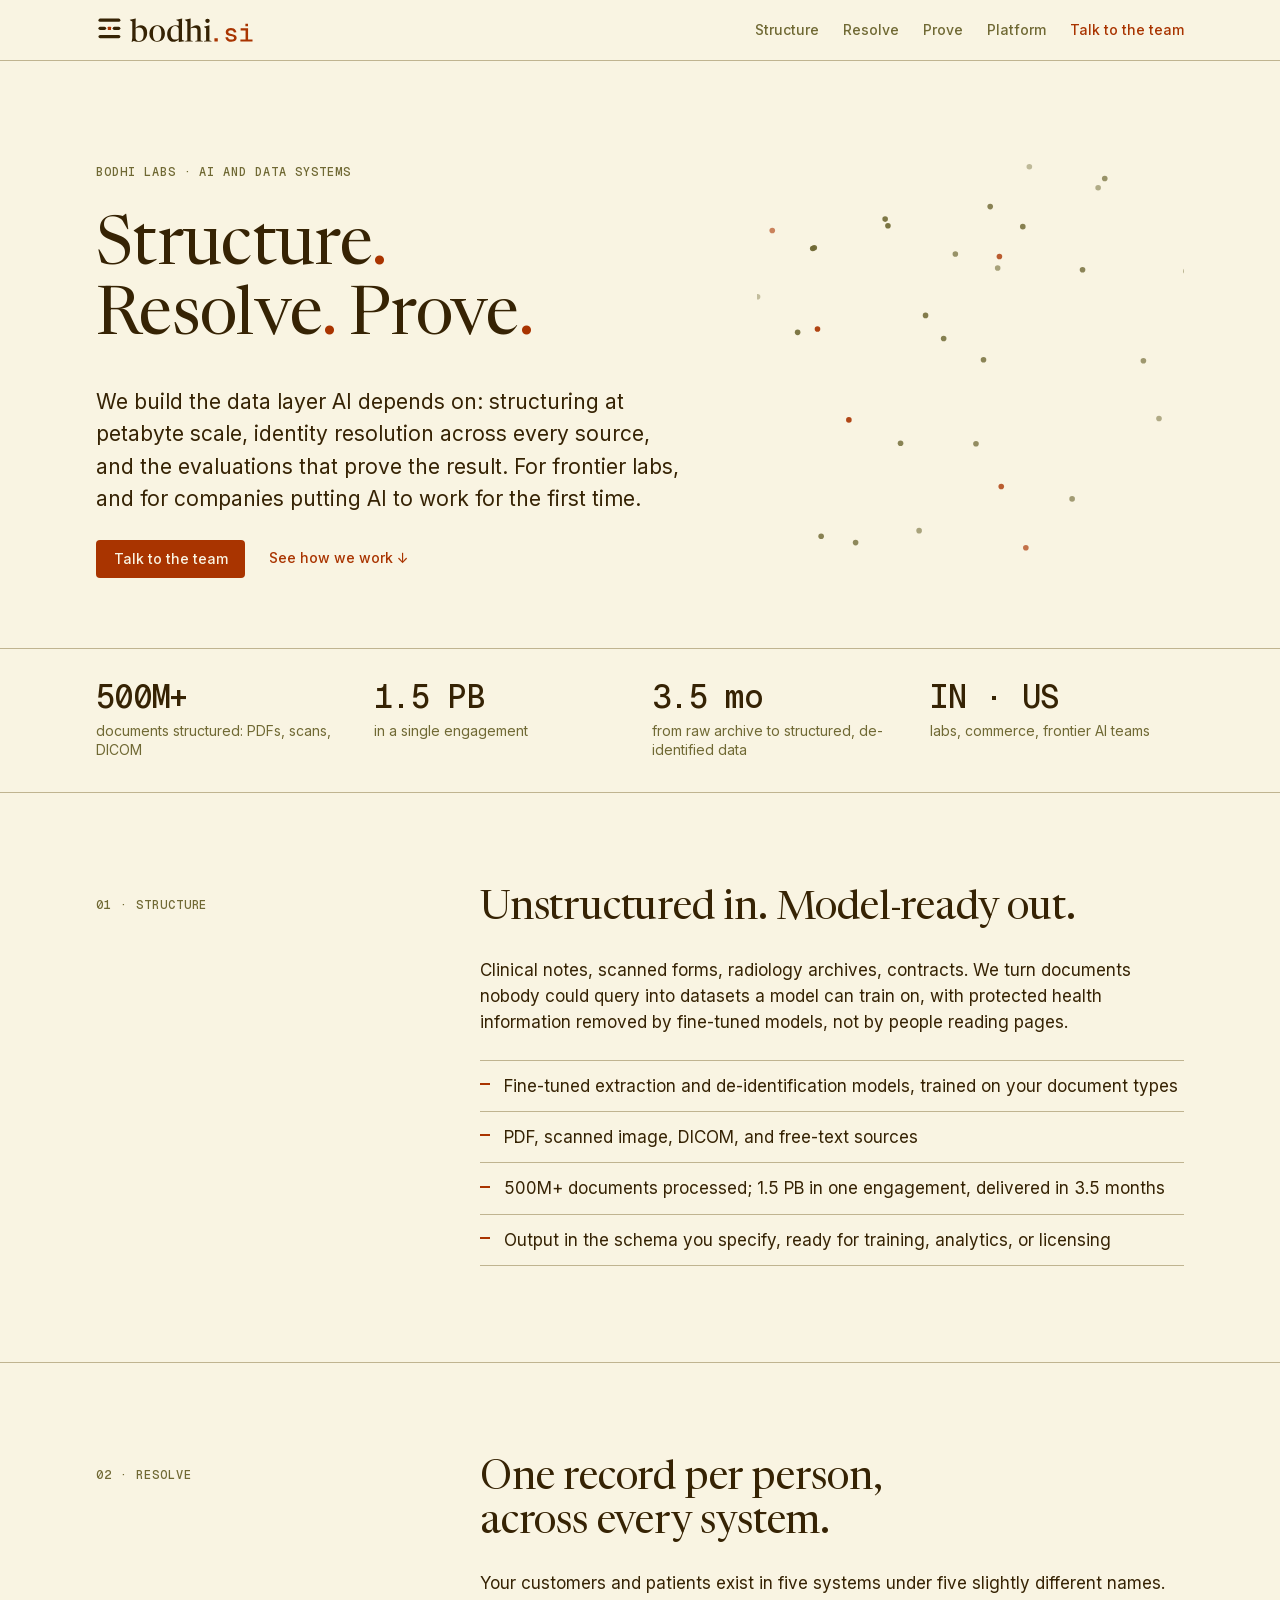
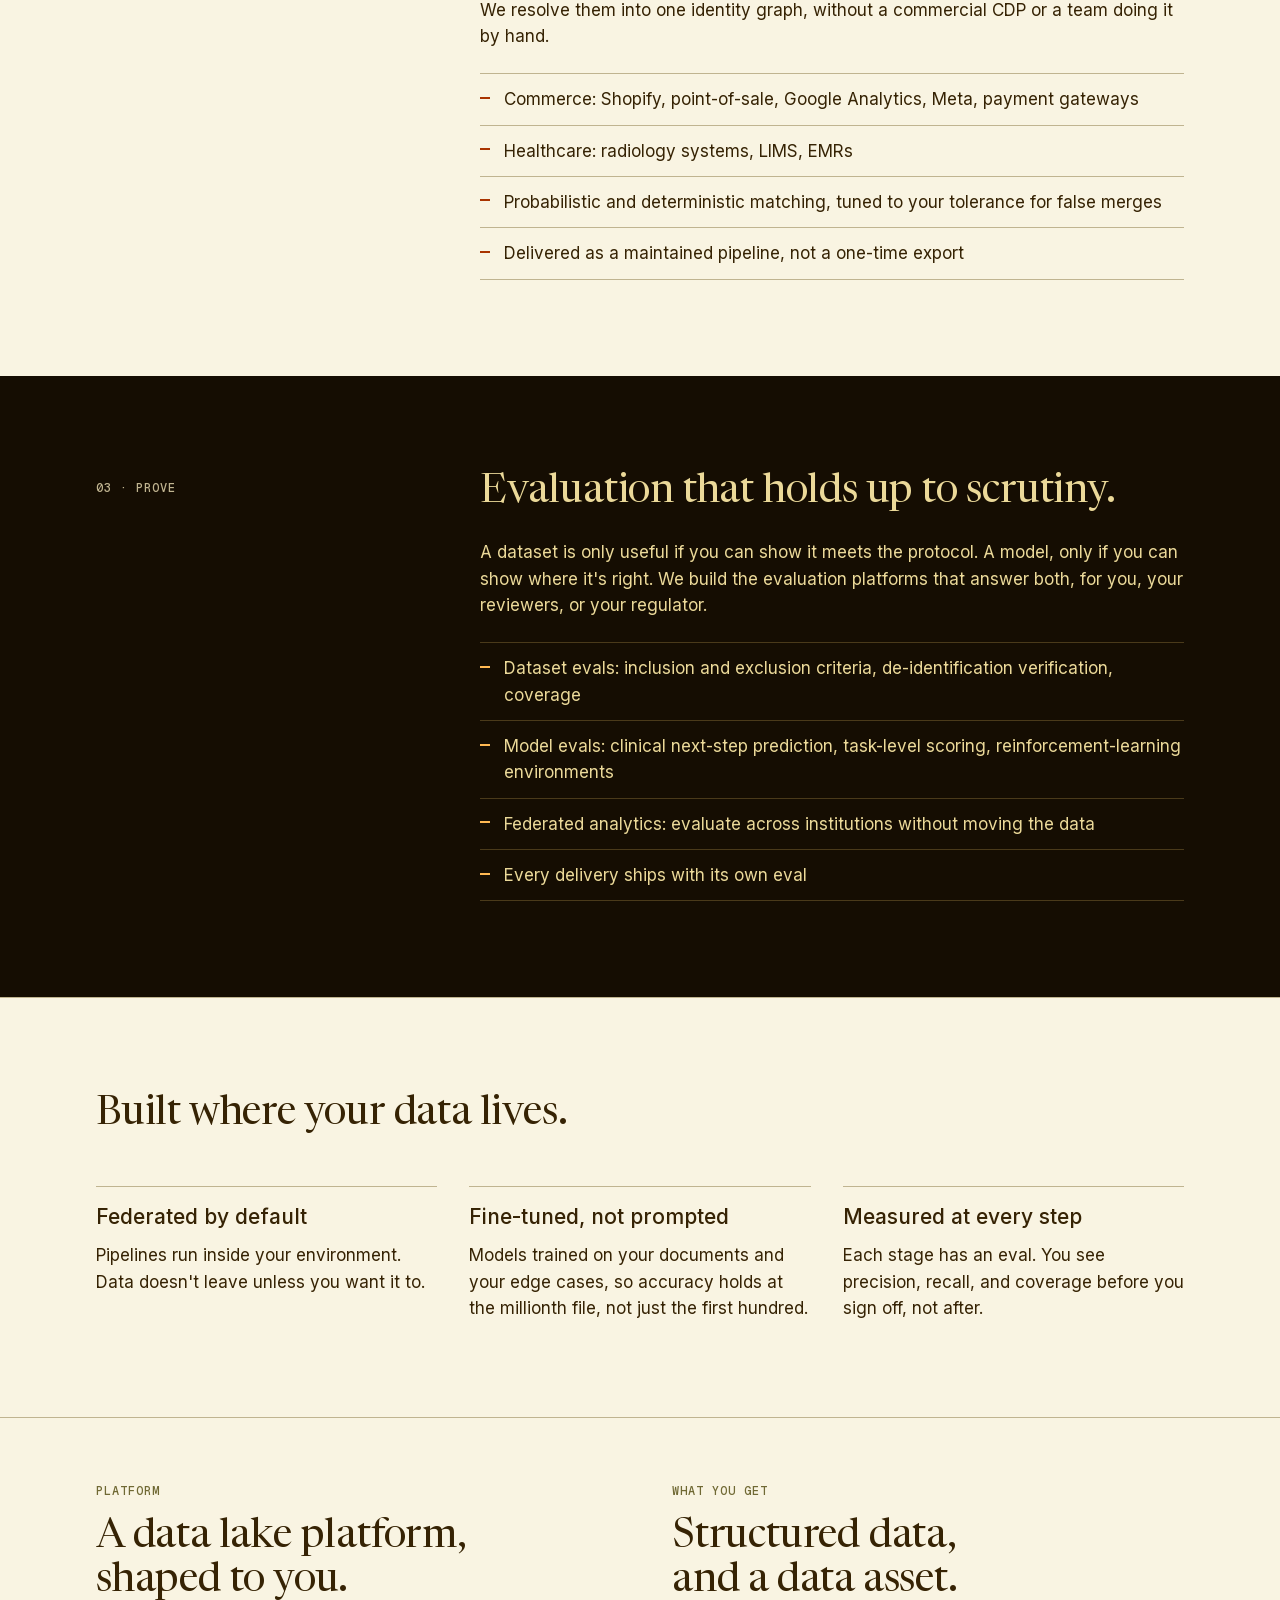
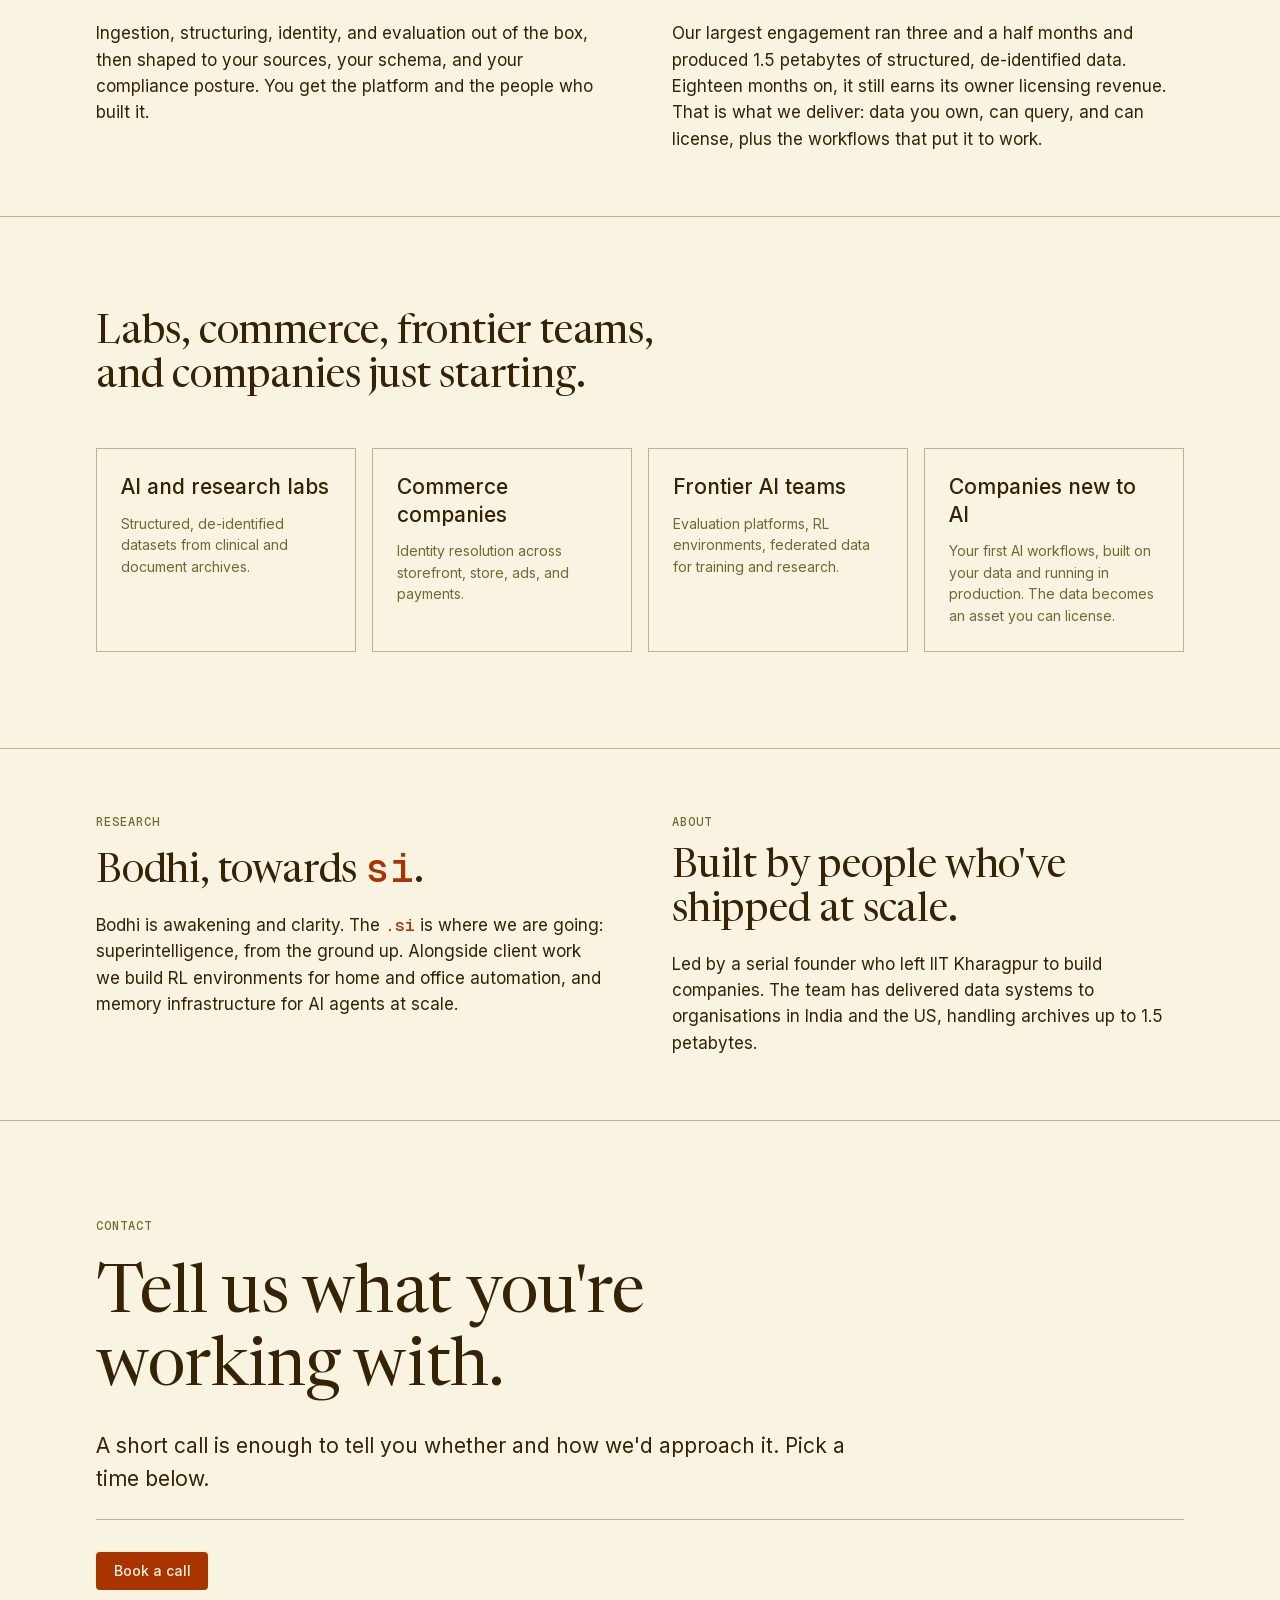
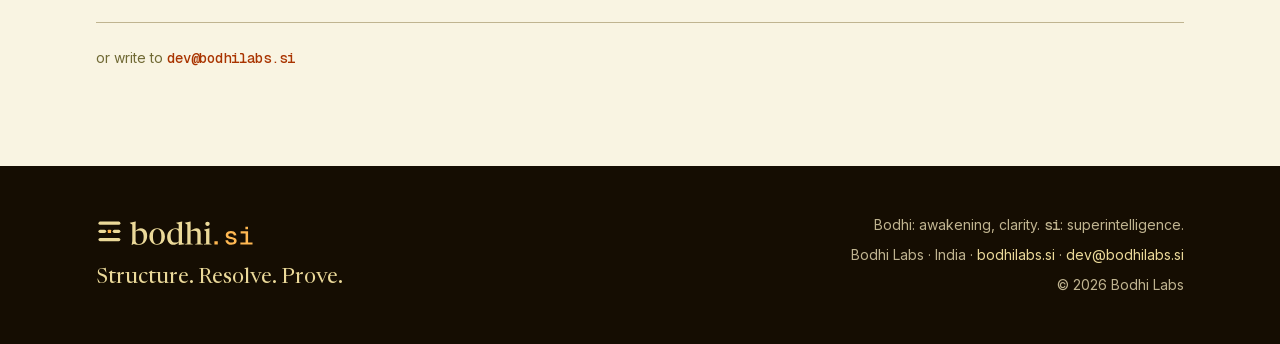
==== commit 1eb57ff2: "Analytics: Plausible site snippet Co-Authored-By: Claude Fable 5.1 <noreply@anthropic.com>" ====
--- a/index.html
+++ b/index.html
@@ -48,8 +48,12 @@
 }
 </script>
 
-<!-- Plausible: no cookies, no banner. Needs the bodhilabs.si site added at plausible.io. -->
-<script defer data-domain="bodhilabs.si" src="https://plausible.io/js/script.outbound-links.js"></script>
+<!-- Privacy-friendly analytics by Plausible -->
+<script async src="https://plausible.io/js/pa-BTfXBdUyn9WUVfWcsZD5r.js"></script>
+<script>
+  window.plausible=window.plausible||function(){(plausible.q=plausible.q||[]).push(arguments)},plausible.init=plausible.init||function(i){plausible.o=i||{}};
+  plausible.init()
+</script>
 </head>
 <body>
 <a class="skip" href="#main">Skip to content</a>
